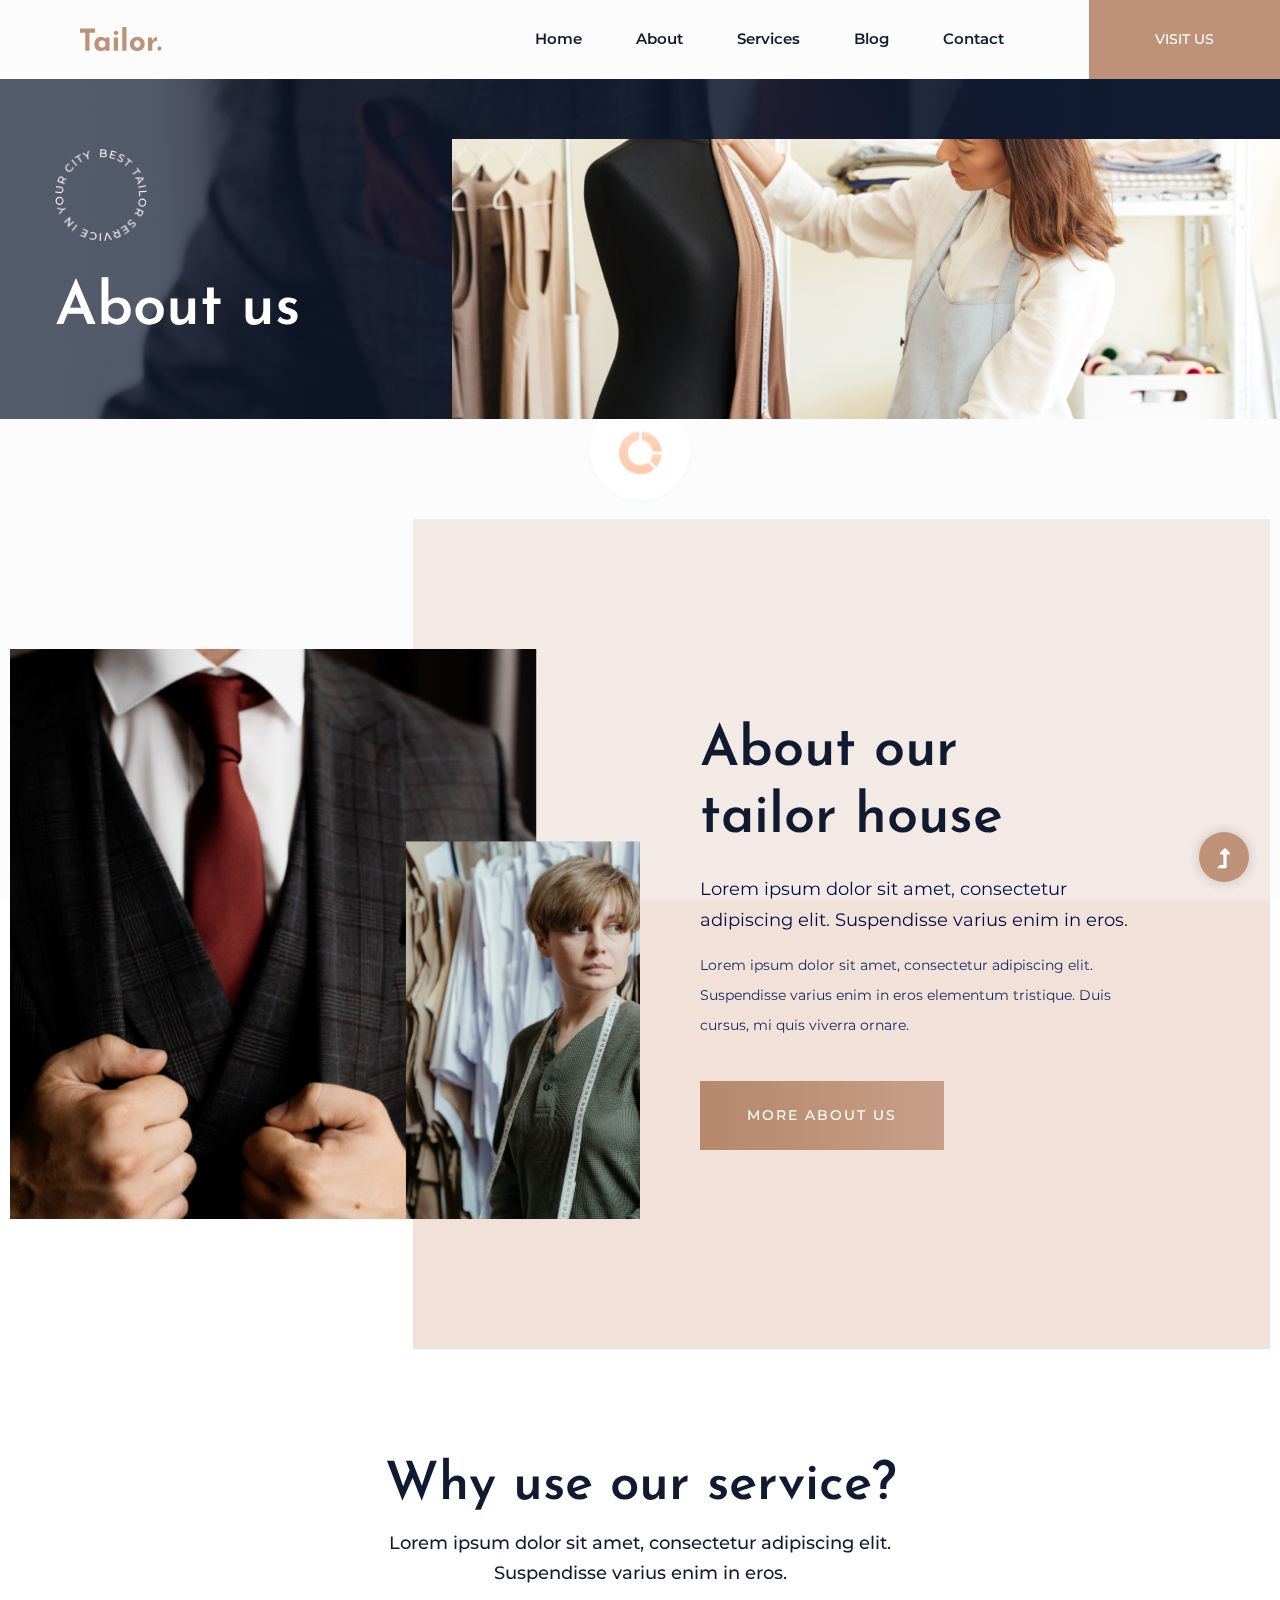
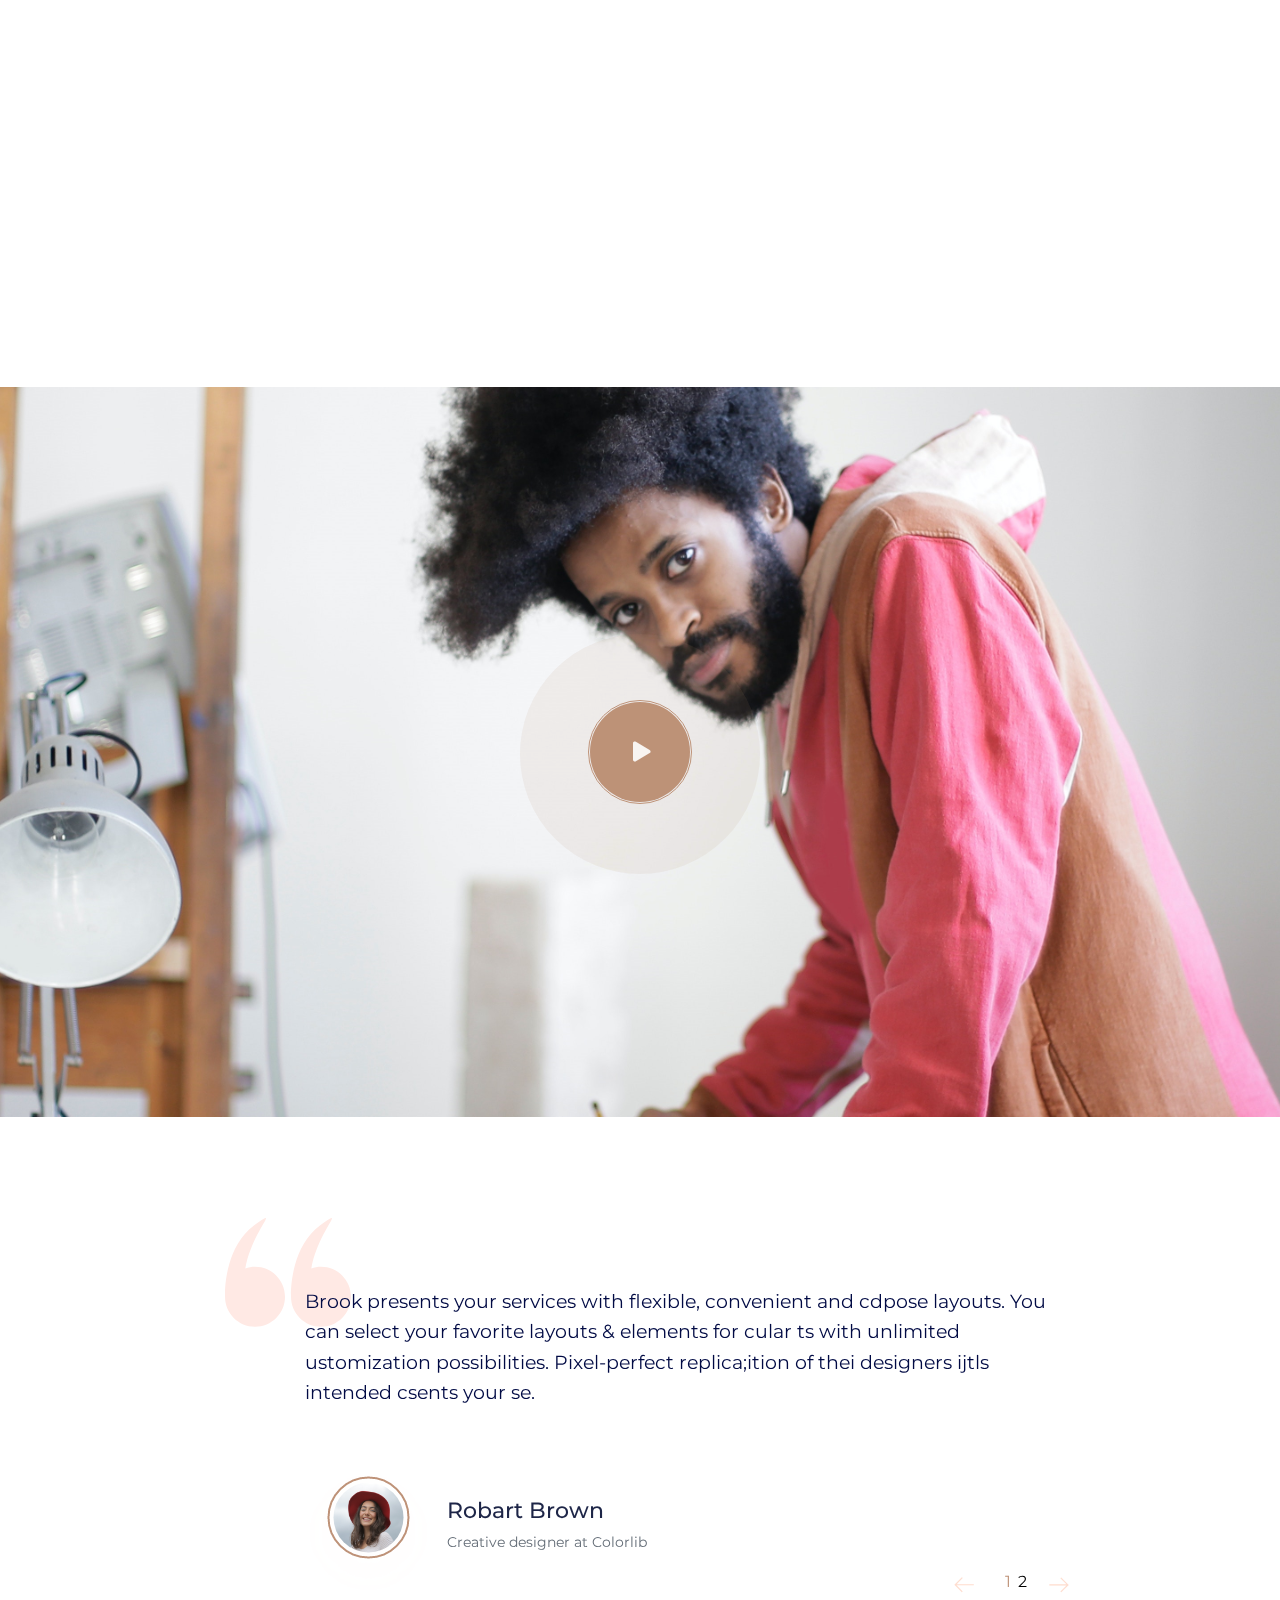
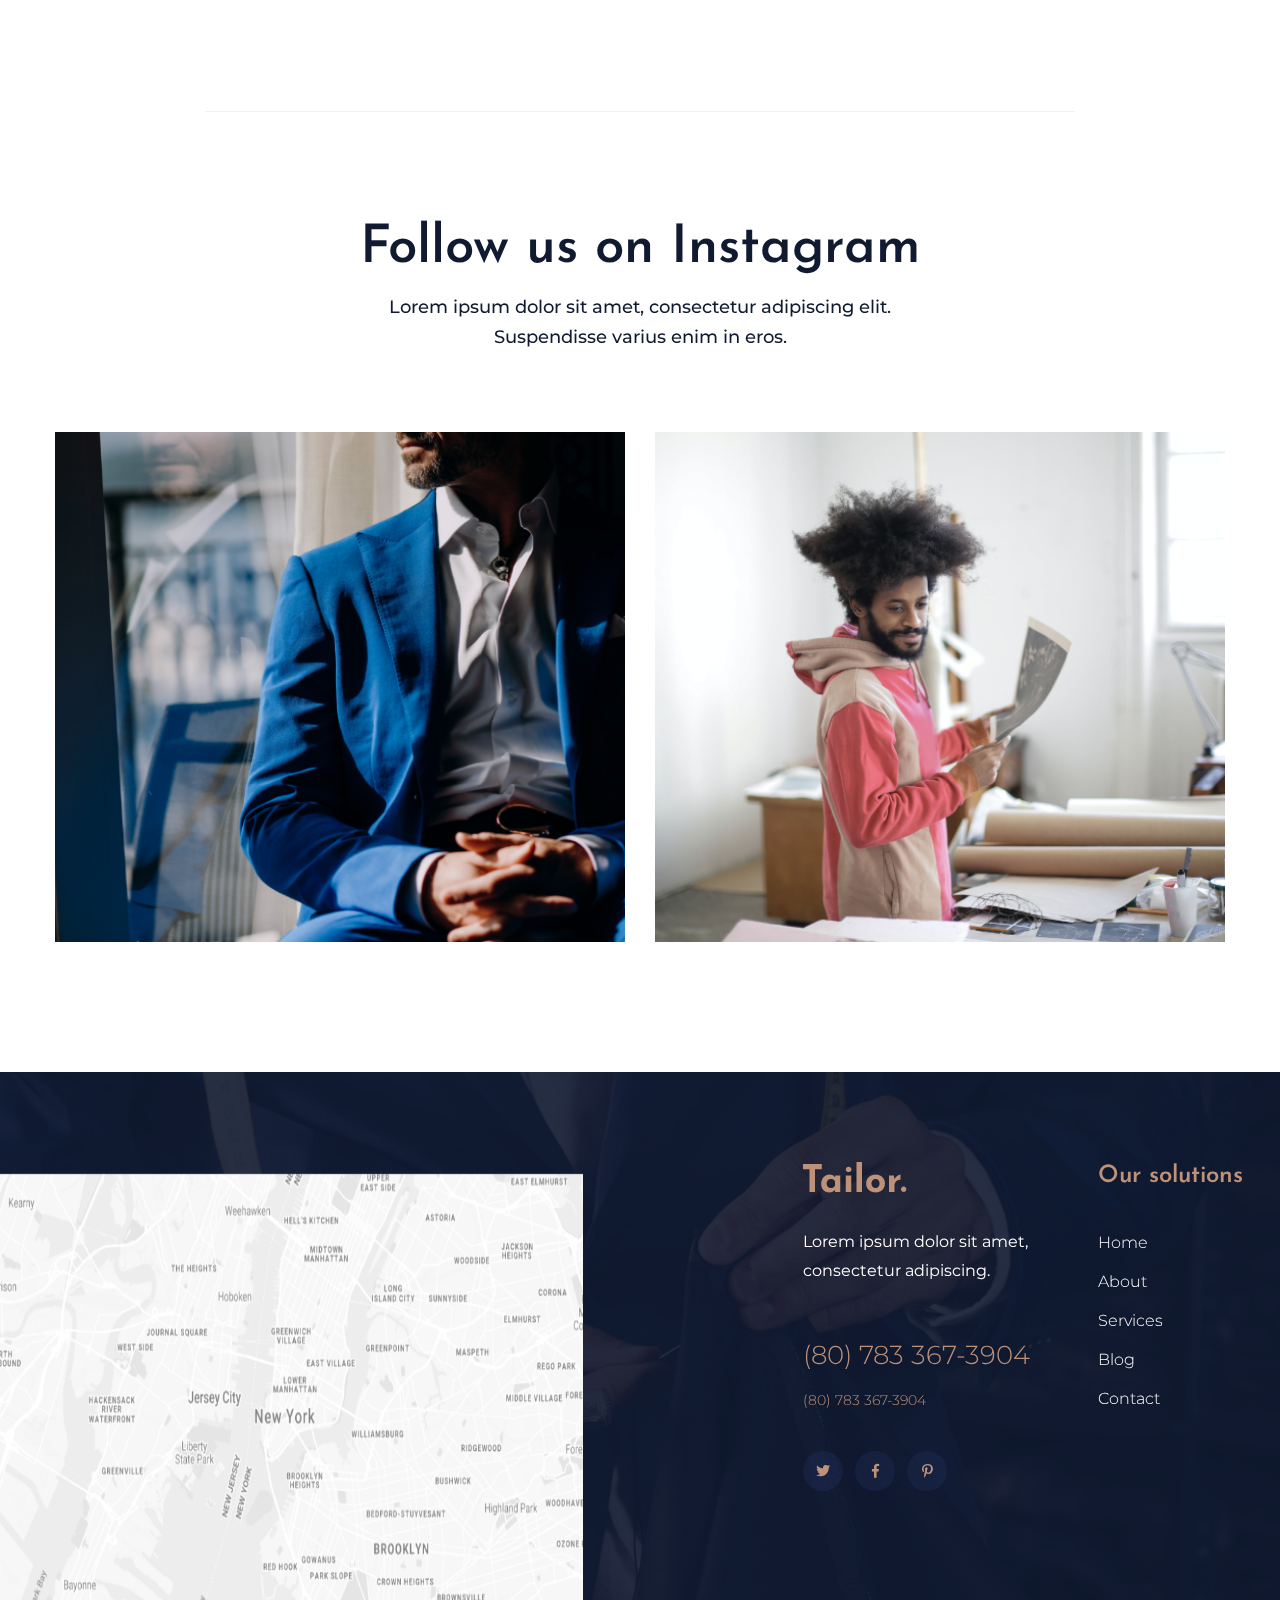
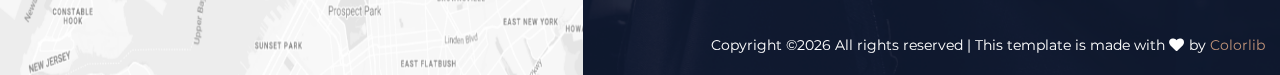
==== about.html @ b39db145 "Initial Commit" ====
<!doctype html>
<html class="no-js" lang="zxx">
<head>
    <meta charset="utf-8">
    <meta http-equiv="x-ua-compatible" content="ie=edge">
    <title>Tailor | Template</title>
    <meta name="description" content="">
    <meta name="viewport" content="width=device-width, initial-scale=1">
    <link rel="manifest" href="site.webmanifest">
    <link rel="shortcut icon" type="image/x-icon" href="assets/img/favicon.ico">

    <!-- CSS here -->
    <link rel="stylesheet" href="assets/css/bootstrap.min.css">
    <link rel="stylesheet" href="assets/css/owl.carousel.min.css">
    <link rel="stylesheet" href="assets/css/slicknav.css">
    <link rel="stylesheet" href="assets/css/flaticon.css">
    <link rel="stylesheet" href="assets/css/progressbar_barfiller.css">
    <link rel="stylesheet" href="assets/css/gijgo.css">
    <link rel="stylesheet" href="assets/css/animate.min.css">
    <link rel="stylesheet" href="assets/css/animated-headline.css">
    <link rel="stylesheet" href="assets/css/magnific-popup.css">
    <link rel="stylesheet" href="assets/css/fontawesome-all.min.css">
    <link rel="stylesheet" href="assets/css/themify-icons.css">
    <link rel="stylesheet" href="assets/css/slick.css">
    <link rel="stylesheet" href="assets/css/nice-select.css">
    <link rel="stylesheet" href="assets/css/style.css">
</head>
<body>
    <!-- ? Preloader Start -->
    <div id="preloader-active">
        <div class="preloader d-flex align-items-center justify-content-center">
            <div class="preloader-inner position-relative">
                <div class="preloader-circle"></div>
                <div class="preloader-img pere-text">
                    <img src="assets/img/logo/loder.png" alt="">
                </div>
            </div>
        </div>
    </div> 
    <!-- Preloader Start-->
    <header>
        <!-- Header Start -->
        <div class="header-area header_area">
            <div class="main-header">
             <div class="header-bottom header-sticky">
                <!-- Logo -->
                <div class="logo">
                    <a href="index.html"><img src="assets/img/logo/logo.png" alt=""></a>
                </div>
                <div class="header-left  d-flex f-right align-items-center">
                    <!-- Main-menu -->
                    <div class="main-menu f-right d-none d-lg-block">
                        <nav> 
                            <ul id="navigation">                                                                                                                                     
                                <li><a href="index.html">Home</a></li>
                                <li><a href="about.html">About</a></li>
                                <li><a href="services.html">Services</a></li>
                                <li><a href="blog.html">Blog</a>
                                    <ul class="submenu">
                                        <li><a href="blog.html">Blog</a></li>
                                        <li><a href="blog_details.html">Blog Details</a></li>
                                        <li><a href="elements.html">Elements</a></li>
                                    </ul>
                                </li>
                                <li><a href="contact.html">Contact</a></li>
                            </ul>
                        </nav>
                    </div>
                    <!-- left Btn -->
                    <div class="header-right-btn f-right d-none d-lg-block  ml-30">
                        <a href="#" class="header-btn">Visit Us</a>
                    </div>
                </div>          
                <!-- Mobile Menu -->
                <div class="col-12">
                    <div class="mobile_menu d-block d-lg-none"></div>
                </div>
            </div>
        </div>
    </div>
    <!-- Header End -->
</header>
<main>
    <!--? slider Area Start-->
    <div class="slider-area position-relative">
        <div class="slider-active">
            <!-- Single Slider -->
            <div class="single-slider position-relative hero-overly slider-height2  d-flex align-items-center" data-background="assets/img/hero/h1_hero.png">
                <div class="container">
                 <div class="row">
                     <div class="col-xl-6 col-lg-6">
                        <div class="hero-caption hero-caption2">
                            <img src="assets/img/hero/hero-icon.png" alt="" data-animation="zoomIn" data-delay="1s">
                            <h2 data-animation="fadeInLeft" data-delay=".4s">About us</h2>
                        </div>
                    </div>
                </div>
            </div>
            <!-- Left img -->
            <div class="hero-img hero-img2">
                <img src="assets/img/hero/h2_hero2.png" alt=""  data-animation="fadeInRight" data-transition-duration="5s">
            </div>
        </div>
    </div>
</div>
<!-- slider Area End-->
<!--? Visit Our Tailor Start -->
<section class="visit-tailor-area fix mt-margin">
    <!--Right Contents  -->
    <div class="tailor-offers"></div>
    <!-- left Contents -->
    <div class="tailor-details">
        <h2>About our<br>tailor house</h2>
        <p class="pera-top">Lorem ipsum dolor sit amet, consectetur adipiscing elit. Suspendisse varius enim in eros.</p>
        <p class="pera-bottom">Lorem ipsum dolor sit amet, consectetur adipiscing elit. 
            Suspendisse varius enim in eros elementum tristique. Duis 
        cursus, mi quis viverra ornare.</p>
        <a href="#" class="btn">More About Us</a>
    </div>
</section>
<!-- Visit Our Tailor End -->
<!--? Services Area Start -->
<section class="categories-area section-padding40">
    <div class="container">
        <!-- section Tittle -->
        <div class="row justify-content-center">
            <div class="col-xl-6 col-lg-6 col-md-7 col-sm-9">
                <div class="section-tittle text-center mb-60">
                    <h2>Why use our service?</h2>
                    <p>Lorem ipsum dolor sit amet, consectetur adipiscing elit. Suspendisse varius enim in eros.</p>
                </div>
            </div>
        </div>
        <div class="row">
            <div class="col-lg-3 col-md-6 col-sm-6">
                <div class="single-cat mb-50 wow fadeInUp" data-wow-duration="1s" data-wow-delay=".2s">
                    <div class="cat-icon">
                        <img src="assets/img/icon/services1.svg" alt="">
                    </div>
                    <div class="cat-cap">
                        <h5>Tailor Sweing</h5>
                        <p>Lorem ipsum dolor sit amet, consectetur adipiscing elit. Suspendisse varius enim in eros elementum tristique.</p>
                    </div>
                </div>
            </div>
            <div class="col-lg-3 col-md-6 col-sm-6">
                <div class="single-cat mb-50 wow fadeInUp" data-wow-duration="1s" data-wow-delay=".2s">
                    <div class="cat-icon">
                        <img src="assets/img/icon/services2.svg" alt="">
                    </div>
                    <div class="cat-cap">
                        <h5>Tailor Sweing</h5>
                        <p>Lorem ipsum dolor sit amet, consectetur adipiscing elit. Suspendisse varius enim in eros elementum tristique.</p>
                    </div>
                </div>
            </div>
            <div class="col-lg-3 col-md-6 col-sm-6">
                <div class="single-cat mb-50 wow fadeInUp" data-wow-duration="1s" data-wow-delay=".4s">
                    <div class="cat-icon">
                        <img src="assets/img/icon/services3.svg" alt="">
                    </div>
                    <div class="cat-cap">
                        <h5>Tailor Sweing</h5>
                        <p>Lorem ipsum dolor sit amet, consectetur adipiscing elit. Suspendisse varius enim in eros elementum tristique.</p>
                    </div>
                </div>
            </div>
            <div class="col-lg-3 col-md-6 col-sm-6">
                <div class="single-cat mb-50 wow fadeInUp" data-wow-duration="1s" data-wow-delay=".5s">
                    <div class="cat-icon">
                        <img src="assets/img/icon/services4.svg" alt="">
                    </div>
                    <div class="cat-cap">
                        <h5>Tailor Sweing</h5>
                        <p>Lorem ipsum dolor sit amet, consectetur adipiscing elit. Suspendisse varius enim in eros elementum tristique.</p>
                    </div>
                </div>
            </div>
        </div>
    </div>
</section>
<!--? Services Area End -->
<!--? video_start -->
<div class="video-area section-bg2 d-flex align-items-center"  data-background="assets/img/gallery/video-bg.png">
    <div class="container">
        <div class="video-wrap position-relative">
            <!-- Video icon -->
            <div class="video-icon" >
                <a class="popup-video btn-icon" href="https://www.youtube.com/watch?v=up68UAfH0d0"><i class="fas fa-play"></i></a>
            </div>
        </div>
    </div>
</div>
<!-- video_end -->
<!--? Testimonial Area Start -->
<section class="testimonial-area testimonial-padding fix">
    <div class="container">
        <div class="row align-items-center justify-content-center">
            <div class=" col-lg-9">
                <div class="about-caption pb-bottom">
                    <!-- Testimonial Start -->
                    <div class="h1-testimonial-active dot-style">
                        <!-- Single Testimonial -->
                        <div class="single-testimonial position-relative">
                            <div class="testimonial-caption">
                                <img src="assets/img/icon/quotes-sign.png" alt="" class="quotes-sign">
                                <p>Brook presents your services with flexible, convenient and cdpose layouts. You can select your favorite layouts & elements for cular ts with unlimited ustomization possibilities. Pixel-perfect replica;ition of thei designers ijtls intended csents your se.</p>
                            </div>
                            <!-- founder -->
                            <div class="testimonial-founder d-flex align-items-center">
                                <div class="founder-img">
                                    <img src="assets/img/icon/testimonial.png" alt="">
                                </div>
                                <div class="founder-text">
                                    <span>Robart Brown</span>
                                    <p>Creative designer at Colorlib</p>
                                </div>
                            </div>
                        </div>
                        <!-- Single Testimonial -->
                        <div class="single-testimonial position-relative">
                            <div class="testimonial-caption">
                                <img src="assets/img/icon/quotes-sign.png" alt="" class="quotes-sign">
                                <p>Brook presents your services with flexible, convenient and cdpose layouts. You can select your favorite layouts & elements for cular ts with unlimited ustomization possibilities. Pixel-perfect replica;ition of thei designers ijtls intended csents your se.</p>
                            </div>
                            <!-- founder -->
                            <div class="testimonial-founder d-flex align-items-center">
                                <div class="founder-img">
                                    <img src="assets/img/icon/testimonial.png" alt="">
                                </div>
                                <div class="founder-text">
                                    <span>Robart Brown</span>
                                    <p>Creative designer at Colorlib</p>
                                </div>
                            </div>
                        </div>
                    </div>
                    <!-- Testimonial End -->
                </div>
            </div>
        </div>
    </div>
</section>
<!--? Testimonial Area End -->
<!--? instagram-social start -->
<section class="instagram-area fix pb-bottom">
    <div class="container">
        <div class="row justify-content-center">
            <div class="col-xl-6 col-lg-6 col-md-8 col-sm-10">
                <div class="section-tittle text-center mb-80">
                    <h2>Follow us on Instagram</h2>
                    <p>Lorem ipsum dolor sit amet, consectetur adipiscing elit. Suspendisse varius enim in eros.</p>
                </div>
            </div>
        </div>
        <div class="row">
            <div class="col-lg-6 col-md-6">
                <div class="single-instagram mb-30">
                    <img src="assets/img/gallery/instra1.png" alt="">
                    <a href="#"><i class="ti-instagram"></i></a>
                </div>
            </div>
            <div class="col-lg-6 col-md-6">
                <div class="single-instagram">
                    <img src="assets/img/gallery/instra2.png" alt="">
                    <a href="#"><i class="ti-instagram"></i></a>
                </div>
            </div>
        </div>
    </div>
</section>
<!-- instagram-social End -->
</main>
<footer>
    <div class="footer-wrapper section-bg2 pl-100"  data-background="assets/img/gallery/footer-bg.png">
        <!-- Footer Start-->
        <div class="footer-area footer-padding">
            <div class="container">
                <div class="row justify-content-end">
                    <div class="col-xl-3 col-lg-4 col-md-4 col-sm-6">
                        <div class="single-footer-caption mb-50">
                            <div class="single-footer-caption mb-30">
                                <!-- logo -->
                                <div class="footer-logo mb-35">
                                    <a href="index.html"><img src="assets/img/logo/logo2_footer.png" alt=""></a>
                                </div>
                                <div class="footer-tittle">
                                    <div class="footer-pera">
                                        <p>Lorem ipsum dolor sit amet, 
                                        consectetur adipiscing.</p>
                                    </div>
                                    <ul class="mb-40">
                                        <li class="number"><a href="#">(80) 783 367-3904</a></li>
                                        <li class="number2"><a href="#">(80) 783 367-3904</a></li>
                                    </ul>
                                </div>
                                <!-- social -->
                                <div class="footer-social">
                                    <a href="#"><i class="fab fa-twitter"></i></a>
                                    <a href="https://bit.ly/sai4ull"><i class="fab fa-facebook-f"></i></a>
                                    <a href="#"><i class="fab fa-pinterest-p"></i></a>
                                </div>
                            </div>
                        </div>
                    </div>
                    <div class="col-xl-2 col-lg-4 col-md-4 col-sm-6">
                        <div class="single-footer-caption mb-50">
                            <div class="footer-tittle">
                                <h4>Our solutions</h4>
                                <ul>
                                    <li><a href="#">Home</a></li>
                                    <li><a href="#">About</a></li>
                                    <li><a href="#">Services</a></li>
                                    <li><a href="#">Blog</a></li>
                                    <li><a href="#">Contact</a></li>
                                </ul>
                            </div>
                        </div>
                    </div>
                </div>
            </div>
        </div>
        <!-- footer-bottom area -->
        <div class="footer-bottom-area">
            <div class="container">
                <div class="footer-border">
                    <div class="row align-items-center">
                        <div class="col-xl-12 ">
                            <div class="footer-copy-right text-right">
                                <p><!-- Link back to Colorlib can't be removed. Template is licensed under CC BY 3.0. -->
                                  Copyright &copy;<script>document.write(new Date().getFullYear());</script> All rights reserved | This template is made with <i class="fa fa-heart" aria-hidden="true"></i> by <a href="https://colorlib.com" target="_blank">Colorlib</a>
                                  <!-- Link back to Colorlib can't be removed. Template is licensed under CC BY 3.0. --></p>

                              </div>
                          </div>
                      </div>
                  </div>
              </div>
          </div>
          <!-- Footer End-->
          <!-- Map -->
          <div class="map-area">
            <img src="assets/img/gallery/map.png" alt="">
        </div>
    </div>
</footer>
<!-- Scroll Up -->
<div id="back-top" >
    <a title="Go to Top" href="#"> <i class="fas fa-level-up-alt"></i></a>
</div>

<!-- JS here -->
<script src="./assets/js/vendor/modernizr-3.5.0.min.js"></script>
<!-- Jquery, Popper, Bootstrap -->
<script src="./assets/js/vendor/jquery-1.12.4.min.js"></script>
<script src="./assets/js/popper.min.js"></script>
<script src="./assets/js/bootstrap.min.js"></script>
<!-- Jquery Mobile Menu -->
<script src="./assets/js/jquery.slicknav.min.js"></script>

<!-- Jquery Slick , Owl-Carousel Plugins -->
<script src="./assets/js/owl.carousel.min.js"></script>
<script src="./assets/js/slick.min.js"></script>
<!-- One Page, Animated-HeadLin -->
<script src="./assets/js/wow.min.js"></script>
<script src="./assets/js/animated.headline.js"></script>
<script src="./assets/js/jquery.magnific-popup.js"></script>

<!-- Date Picker -->
<script src="./assets/js/gijgo.min.js"></script>
<!-- Nice-select, sticky -->
<script src="./assets/js/jquery.nice-select.min.js"></script>
<script src="./assets/js/jquery.sticky.js"></script>
<!-- Progress -->
<script src="./assets/js/jquery.barfiller.js"></script>

<!-- counter , waypoint,Hover Direction -->
<script src="./assets/js/jquery.counterup.min.js"></script>
<script src="./assets/js/waypoints.min.js"></script>
<script src="./assets/js/jquery.countdown.min.js"></script>
<script src="./assets/js/hover-direction-snake.min.js"></script>

<!-- contact js -->
<script src="./assets/js/contact.js"></script>
<script src="./assets/js/jquery.form.js"></script>
<script src="./assets/js/jquery.validate.min.js"></script>
<script src="./assets/js/mail-script.js"></script>
<script src="./assets/js/jquery.ajaxchimp.min.js"></script>

<!-- Jquery Plugins, main Jquery -->	
<script src="./assets/js/plugins.js"></script>
<script src="./assets/js/main.js"></script>

</body>
</html>
---- assets/css/flaticon.css ----
/*
  	Flaticon icon font: Flaticon
  	Creation date: 03/06/2020 12:20
  	*/

@font-face {
  font-family: "Flaticon";
  src: url("../fonts/Flaticon.eot");
  src: url("../fonts/Flaticon.eot?#iefix") format("embedded-opentype"),
       url("../fonts/Flaticon.woff2") format("woff2"),
       url("../fonts/Flaticon.woff") format("woff"),
       url("../fonts/Flaticon.ttf") format("truetype"),
       url("../fonts/Flaticon.svg#Flaticon") format("svg");
  font-weight: normal;
  font-style: normal;
}

@media screen and (-webkit-min-device-pixel-ratio:0) {
  @font-face {
    font-family: "Flaticon";
    src: url("../fonts/Flaticon.svg#Flaticon") format("svg");
  }
}

[class^="flaticon-"]:before, [class*=" flaticon-"]:before,
[class^="flaticon-"]:after, [class*=" flaticon-"]:after {   
  font-family: Flaticon;
font-style: normal;
}

.flaticon-null:before { content: "\f100"; }
.flaticon-null-1:before { content: "\f101"; }
.flaticon-null-2:before { content: "\f102"; }
.flaticon-null-3:before { content: "\f103"; }
---- assets/css/progressbar_barfiller.css ----
/* Custom Code skills */
.single-skill{
  display: flex;
}

.single-skill span {
	color: #79838b;
	font-size: 13px;
	font-weight: 300;
	letter-spacing: 0;
	margin-bottom: 14px;
	display: block;
}
.single-skill .bar-progress {
	width: 100%;
}
.single-skill .bar-title {
  width: 20%;
  margin-bottom: 19px;
}

.skills-content {
  padding-top: 200px;
  padding-left: 70px;
}

.skills-shape-bg {
  height: 651px;
  width: 868px;
  position: absolute;
  content: "";
  border: 2px solid #4d4d4d;
  left: 40%;
  top: 255px;
}

.skills-shape-bg::before {
  position: absolute;
  content: "";
  height: 465px;
  width: 300px;
  border: 2px solid #4d4d4d;
  left: -35%;
  top: 50%;
  transform: translateY(-50%);
  border-right: 0;
}



/* Default */
.barfiller {
	width: 100%;
	height: 10px;
	background: #f6f9fc;
  position: relative;
  border-radius: 5px;
}

.barfiller .fill {
  display: block;
  position: relative;
  width: 0px;
  height: 100%;
  background: #333;
  z-index: 1;
  border-radius: 5px;
}

.barfiller .tipWrap { display: none; }

.barfiller .tip {
  margin-top: -28px;
  padding: 2px 4px;
  font-size: 16px;
  color: #09cc7f;
  left: 0px;
  position: absolute;
  z-index: 2;
  background: transparent;
  font-weight: 800;
}

.barfiller .tip:after {
  border: solid;
  border-color: rgba(0,0,0,.8) transparent;
  border-width: 6px 6px 0 6px;
  content: "";
  display: block;
  position: absolute;
  left: 9px;
  top: 100%;
  z-index: 9;
  display: none;
  
}
---- assets/css/gijgo.css ----
.gj-button {
    background-color: #f5f5f5;
    border: 1px solid #ddd;
    color: #000;
    border-radius: 3px;
    padding: 6px 10px;
    cursor: pointer;
}

.gj-unselectable {
    -webkit-touch-callout: none;
    -webkit-user-select: none;
    -khtml-user-select: none;
    -moz-user-select: none;
    -ms-user-select: none;
    user-select: none;
}

.gj-row {
    display: -webkit-box;
    display: -ms-flexbox;
    display: flex;
    -ms-flex-wrap: wrap;
    flex-wrap: wrap;
}

.gj-margin-left-5 {
    margin-left: 5px;
}

.gj-margin-left-10 {
    margin-left: 10px;
}

.gj-width-full {
    width: 100%;
}

.gj-cursor-pointer {
    cursor: pointer;
}

.gj-text-align-center {
    text-align: center;
}

.gj-font-size-16 {
    font-size: 16px;
}

.gj-hidden {
    display: none;
}

/** Material Design */
.gj-button-md {
    background: 0 0;
    border: none;
    border-radius: 2px;
    color: rgba(0, 0, 0, 0.87);
    position: relative;
    height: 36px;
    margin: 0;
    min-width: 64px;
    padding: 0 16px;
    display: inline-block;
    font-family: "Roboto","Helvetica","Arial",sans-serif;
    font-size: 1rem;
    font-weight: 500;
    text-transform: uppercase;
    letter-spacing: 0;
    overflow: hidden;
    will-change: box-shadow;
    transition: box-shadow .2s cubic-bezier(.4,0,1,1),background-color .2s cubic-bezier(.4,0,.2,1),color .2s cubic-bezier(.4,0,.2,1);
    outline: none;
    cursor: pointer;
    text-decoration: none;
    text-align: center;
    line-height: 36px;
    vertical-align: middle;
    overflow: hidden;
    -webkit-user-select: none;
    -moz-user-select: none;
    -ms-user-select: none;
    user-select: none;
}

.gj-button-md:hover {
    background-color: rgba(158,158,158,.2);
}

.gj-button-md:disabled {
    color: rgba(0,0,0,.26);
    background: 0 0;
}

.gj-button-md .material-icons,
.gj-button-md .gj-icon {
    vertical-align: middle;
    /*font-size: 1.3rem;
    margin-right: 4px;*/
}

.gj-button-md.gj-button-md-icon {
    width: 24px;
    height: 31px;
    min-width: 24px;
    padding: 0px;
    display: table;
}

.gj-button-md.gj-button-md-icon .material-icons,
.gj-button-md.gj-button-md-icon .gj-icon {
    display: table-cell;
    margin-right: 0px;
    width: 24px;
    height: 24px;
}

.gj-button-md.active {
    background-color: rgba(158,158,158,.4);
}

.gj-button-md-group {
    position: relative;
    display: inline-block;
    vertical-align: middle;
}
.gj-textbox-md {
	/* border: none; */
	/* border-bottom: 1px solid rgba(0,0,0,.42); */
	display: block;
	font-family: "Helvetica","Arial",sans-serif;
	font-size: 16px;
	line-height: 16px;
	/* padding: 4px 0px; */
	margin: 0;
	/* width: 100%; */
	background: 0 0;
	/* text-align: ; */
	color: rgba(0,0,0,.87);
	padding-left: 44px;
	border: 1px solid #dca73a;
	/* padding: 15px 15px; */
	/* text-align: center; */
	width: 177px;
	height: 55px;
	border-radius: 5px;
}
.gj-textbox-md:focus,
.gj-textbox-md:active {
    /* border-bottom: 2px solid rgba(0,0,0,.42); */
    outline: none;
}

.gj-textbox-md::placeholder {
    color: #8e8e8e;
}

.gj-textbox-md:-ms-input-placeholder {
    color: #8e8e8e;
}

.gj-textbox-md::-ms-input-placeholder {
    color: #8e8e8e;
}

.gj-md-spacer-24 {
    min-width: 24px;
    width: 24px;
    display: inline-block;
}

.gj-md-spacer-32 {
    min-width: 32px;
    width: 32px;
    display: inline-block;
}

.gj-modal {
    position: fixed;
    top: 0;
    right: 0;
    bottom: 0;
    left: 0;
    z-index: 1203;
    display: none;
    overflow: hidden;
    -webkit-overflow-scrolling: touch;
    outline: 0;
    background-color: rgba(0, 0, 0, 0.54118);
    transition: 200ms ease opacity;
    will-change: opacity;
}

/* List */
ul.gj-list li [data-role="wrapper"] {
    display: table;
    width: 100%;
}

ul.gj-list li [data-role="checkbox"] {
    display: table-cell;
    vertical-align:middle;
    text-align:center;
}

ul.gj-list li [data-role="image"] {
    display: table-cell;
    vertical-align:middle;
    text-align:center;
}

ul.gj-list li [data-role="display"] {
    display: table-cell;
    vertical-align:middle;
    cursor: pointer;
}

ul.gj-list li [data-role="display"]:empty:before {
  content: "\200b"; /* unicode zero width space character */
}

/* List - Bootstrap */
ul.gj-list-bootstrap {
    padding-left: 0px;
    margin-bottom: 0px;
}

ul.gj-list-bootstrap li {
    padding: 0px;
}

ul.gj-list-bootstrap li [data-role="wrapper"] {
    padding: 0px 10px;
}

ul.gj-list-bootstrap li [data-role="checkbox"] {
    width: 24px;
    padding: 3px;
}

ul.gj-list-bootstrap li [data-role="image"] {
    width: 24px;
    height: 24px;
}

ul.gj-list-bootstrap li [data-role="display"] {
    padding: 8px 0px 8px 4px;
}

.list-group-item.active ul li, .list-group-item.active:focus ul li, .list-group-item.active:hover ul li {
    text-shadow: none;
    color:initial;
}

/* List - Material Design */
ul.gj-list-md {
    padding: 0px;
    list-style: none;
    list-style-type: none;
    line-height: 24px;
    letter-spacing: 0;
    color: #616161; /* Gray 700 */
}

ul.gj-list-md li {
    display: list-item;
    list-style-type: none;
    padding: 0px;
    min-height: unset;
    box-sizing: border-box;
    align-items: center;
    cursor: default;
    overflow: hidden;

    font-family: "Roboto","Helvetica","Arial",sans-serif;
    font-size: 16px;
    font-weight: 400;
    letter-spacing: .04em;
    line-height: 1;
    
    -webkit-flex-direction: row;
    -ms-flex-direction: row;
    flex-direction: row;
    -webkit-flex-wrap: nowrap;
    -ms-flex-wrap: nowrap;
    flex-wrap: nowrap;
}

ul.gj-list-md li [data-role="checkbox"] {
    height: 24px;
    width: 24px;
}

ul.gj-list-md li [data-role="image"] {
    height: 24px;
    width: 24px;
}

ul.gj-list-md li [data-role="display"] {
    padding: 8px 0px 8px 5px;
    order: 0;
    flex-grow: 2;
    text-decoration: none;
    box-sizing: border-box;
    align-items: center;
    text-align: left;
    color: rgba(0,0,0,.87);
}

ul.gj-list-md li.disabled>[data-role="wrapper"]>[data-role="display"] {
    color: #9E9E9E; /* Gray 500 */
}

.gj-list-md-active {
    background: #e0e0e0;
    color: #3f51b5;
}


/* Picker */
.gj-picker {
    position: absolute;
    z-index: 1203;
    background-color: #fff;
}

.gj-picker .selected {
    color: #fff;
}

/* Material Design */
.gj-picker-md {
    font-family: "Roboto","Helvetica","Arial",sans-serif;
    font-size: 16px;
    font-weight: 400;
    letter-spacing: .04em;
    line-height: 1;
    color: rgba(0,0,0,.87);
    border: 1px solid #E0E0E0;
}

.gj-modal .gj-picker-md {
    border: 0px;
}

.gj-picker-md [role="header"] {
    color: rgba(255, 255, 255, 0.54);
    display: flex;
    background: #2196f3;
    align-items: baseline;
    user-select: none;
    justify-content: center;
}

.gj-picker-md [role="footer"] {
    float: right;
    padding: 10px;
}

.gj-picker-md [role="footer"] button.gj-button-md {
    color: #2196f3;
    font-weight: bold;
    font-size: 13px;
}

/* Bootstrap */
.gj-picker-bootstrap {
    border-radius: 4px;
    border: 1px solid #E0E0E0;
}

.gj-picker-bootstrap .selected {
    color: #888;
}

.gj-picker-bootstrap [role="header"] {
    background: #eee;
    color: #AAA;
}
@font-face {
    font-family: 'gijgo-material';
    src: url('../fonts/gijgo-material.eot?235541');
    src: url('../fonts/gijgo-material.eot?235541#iefix') format('embedded-opentype'), url('../fonts/gijgo-material.ttf?235541') format('truetype'), url('../fonts/gijgo-material.woff?235541') format('woff'), url('../fonts/gijgo-material.svg?235541#gijgo-material') format('svg');
    font-weight: normal;
    font-style: normal;
}

.gj-icon {
    /* use !important to prevent issues with browser extensions that change fonts */
    font-family: 'gijgo-material' !important;
    font-size: 24px;
    speak: none;
    font-style: normal;
    font-weight: normal;
    font-variant: normal;
    text-transform: none;
    line-height: 1;
    /* Enable Ligatures ================ */
    letter-spacing: 0;
    -webkit-font-feature-settings: "liga";
    -moz-font-feature-settings: "liga=1";
    -moz-font-feature-settings: "liga";
    -ms-font-feature-settings: "liga" 1;
    font-feature-settings: "liga";
    -webkit-font-variant-ligatures: discretionary-ligatures;
    font-variant-ligatures: discretionary-ligatures;
    /* Better Font Rendering =========== */
    -webkit-font-smoothing: antialiased;
    -moz-osx-font-smoothing: grayscale;
}

.gj-icon.undo:before {
    content: "\e900";
}

.gj-icon.vertical-align-top:before {
    content: "\e901";
}

.gj-icon.vertical-align-center:before {
    content: "\e902";
}

.gj-icon.vertical-align-bottom:before {
    content: "\e903";
}

.gj-icon.arrow-dropup:before {
    content: "\e904";
}

.gj-icon.clock:before {
    content: "\e905";
}

.gj-icon.refresh:before {
    content: "\e906";
}

.gj-icon.last-page:before {
    content: "\e907";
}

.gj-icon.first-page:before {
    content: "\e908";
}

.gj-icon.cancel:before {
    content: "\e909";
}

.gj-icon.clear:before {
    content: "\e90a";
}

.gj-icon.check-circle:before {
    content: "\e90b";
}

.gj-icon.delete:before {
    content: "\e90c";
}

.gj-icon.arrow-upward:before {
    content: "\e90d";
}

.gj-icon.arrow-forward:before {
    content: "\e90e";
}

.gj-icon.arrow-downward:before {
    content: "\e90f";
}

.gj-icon.arrow-back:before {
    content: "\e910";
}

.gj-icon.list-numbered:before {
    content: "\e911";
}

.gj-icon.list-bulleted:before {
    content: "\e912";
}

.gj-icon.indent-increase:before {
    content: "\e913";
}

.gj-icon.indent-decrease:before {
    content: "\e914";
}

.gj-icon.redo:before {
    content: "\e915";
}

.gj-icon.align-right:before {
    content: "\e916";
}

.gj-icon.align-left:before {
    content: "\e917";
}

.gj-icon.align-justify:before {
    content: "\e918";
}

.gj-icon.align-center:before {
    content: "\e919";
}

.gj-icon.strikethrough:before {
    content: "\e91a";
}

.gj-icon.italic:before {
    content: "\e91b";
}

.gj-icon.underlined:before {
    content: "\e91c";
}

.gj-icon.bold:before {
    content: "\e91d";
}

.gj-icon.arrow-dropdown:before {
    content: "\e91e";
}

.gj-icon.done:before {
    content: "\e91f";
}

.gj-icon.pencil:before {
    content: "\e920";
}

.gj-icon.minus:before {
    content: "\e921";
}

.gj-icon.plus:before {
    content: "\e922";
}

.gj-icon.chevron-up:before {
    content: "\e923";
}

.gj-icon.chevron-right:before {
    content: "\e924";
}

.gj-icon.chevron-down:before {
    content: "\e925";
}

.gj-icon.chevron-left:before {
    content: "\e926";
}

.gj-icon.event:before {
    content: "\e927";
}
.gj-draggable {
    cursor: move;
}
.gj-resizable-handle {
    position: absolute;
    font-size: 0.1px;
    display: block;
    -ms-touch-action: none;
    touch-action: none;
    z-index: 1203;
}

.gj-resizable-n {
    cursor: n-resize;
    height: 7px;
    width: 100%;
    top: -5px;
    left: 0;
}
.gj-resizable-e {
    cursor: e-resize;
    width: 7px;
    right: -5px;
    top: 0;
    height: 100%;
}
.gj-resizable-s {
    cursor: s-resize;
    height: 7px;
    width: 100%;
    bottom: -5px;
    left: 0;
}
.gj-resizable-w {
	cursor: w-resize;
	width: 7px;
	left: -5px;
	top: 0;
	height: 100%;
}
.gj-resizable-se {
	cursor: se-resize;
	width: 12px;
	height: 12px;
	right: 1px;
	bottom: 1px;
}
.gj-resizable-sw {
	cursor: sw-resize;
	width: 9px;
	height: 9px;
	left: -5px;
	bottom: -5px;
}
.gj-resizable-nw {
	cursor: nw-resize;
	width: 9px;
	height: 9px;
	left: -5px;
	top: -5px;
}
.gj-resizable-ne {
	cursor: ne-resize;
	width: 9px;
	height: 9px;
	right: -5px;
	top: -5px;
}

.gj-dialog-footer {
    position: absolute;
    bottom: 0px;
    width: 100%;
    margin-top: 0px;
}

.gj-dialog-scrollable [data-role="body"] {
    overflow-x: hidden;
    overflow-y: scroll;
}

/** Bootstrap 3 **/
.gj-dialog-bootstrap {
    overflow: hidden;
    z-index: 1202;
}

.gj-dialog-bootstrap [data-role="title"] {
    display: inline;
}
.gj-dialog-bootstrap [data-role="close"] {
    line-height: 1.42857143;
}

/** Bootstrap 4 **/
.gj-dialog-bootstrap4 {
    overflow: hidden;
    z-index: 1202;
}

.gj-dialog-bootstrap4 [data-role="title"] {
    display: inline;
}
.gj-dialog-bootstrap4 [data-role="close"] {
    line-height: 1.5;
}

/** Material Design **/
.gj-dialog-md {
    background-color: #FFF;
    overflow: hidden;
    border: none;
    box-shadow: 0 11px 15px -7px rgba(0,0,0,.2), 0 24px 38px 3px rgba(0,0,0,.14), 0 9px 46px 8px rgba(0,0,0,.12);
    box-sizing: border-box;
    position: relative;
    display: -webkit-box;
    display: -webkit-flex;
    display: -ms-flexbox;
    display: flex;
    -webkit-box-orient: vertical;
    -webkit-box-direction: normal;
    -webkit-flex-direction: column;
    -ms-flex-direction: column;
    flex-direction: column;
    -webkit-background-clip: padding-box;
    background-clip: padding-box;
    outline: 0;
    z-index: 1202;
}

.gj-dialog-md-header {
    padding: 24px 24px 0px 24px;
    font-family: "Roboto","Helvetica","Arial",sans-serif;
}

.gj-dialog-md-title {
    margin: 0;
    font-weight: 400;
    display: inline;
    line-height: 28px;
    font-size: 20px;
}

.gj-dialog-md-close {
    -webkit-appearance: none;
    padding: 0;
    cursor: pointer;
    background: 0 0;
    border: 0;
    float: right;
    line-height: 28px;
    font-size: 28px;
}

.gj-dialog-md-body {
    padding: 20px 24px 24px 24px;
    color: rgba(0,0,0,.54);
    font-family: "Helvetica","Arial",sans-serif;
    font-size: 14px;
    font-weight: 400;
    line-height: 20px;
}

.gj-dialog-md-footer {
    padding: 8px 8px 8px 24px;
    display: -webkit-flex;
    display: -ms-flexbox;
    display: flex;
    -webkit-flex-direction: row-reverse;
    -ms-flex-direction: row-reverse;
    flex-direction: row-reverse;
    -webkit-flex-wrap: wrap;
    -ms-flex-wrap: wrap;
    flex-wrap: wrap;

    box-sizing: border-box;
}

.gj-dialog-md-footer>*:first-child {
    margin-right: 0;
}

.gj-dialog-md-footer>* {
    margin-right: 8px;
    height: 36px;
}
DIV.gj-grid-wrapper {
    margin: auto;
    position: relative;
    clear:both;
    z-index: 1;
}

TABLE.gj-grid {
    margin: auto;    
    border-collapse: collapse;
    width: 100%;
    table-layout: fixed;
}

TABLE.gj-grid THEAD TH [data-role="selectAll"] {
    margin: auto;
}

TABLE.gj-grid THEAD TH [data-role="title"] {
    display: inline-block;
}

TABLE.gj-grid THEAD TH [data-role="sorticon"] {
    display: inline-block;
}

TABLE.gj-grid THEAD TH {
    overflow: hidden;
    text-overflow: ellipsis;
}

TABLE.gj-grid.autogrow-header-row THEAD TH {
    overflow: auto;
    text-overflow: initial;
    white-space: pre-wrap;
    -ms-word-break: break-word;
    word-break: break-word;
}

TABLE.gj-grid > tbody > tr > td {
    overflow: hidden;
    position: relative;
}

table.gj-grid tbody div[data-role="display"] {
    vertical-align: middle;
    text-indent: 0;
    white-space: pre-wrap;
    -ms-word-break: break-word;
    word-break: break-word;
}

table.gj-grid.fixed-body-rows tbody div[data-role="display"] {
    overflow: hidden;
    text-overflow: ellipsis;
    white-space: nowrap;
    -ms-word-break: initial;
    word-break: initial;
}

table.gj-grid tfoot DIV[data-role="display"] {
    vertical-align: middle;
    text-indent: 0;
    display: flex;
}

TABLE.gj-grid .fa {
    padding: 2px;
}

TABLE.gj-grid > tbody > tr > td > div {
    padding: 2px;
    overflow: hidden;
}

DIV.gj-grid-wrapper DIV.gj-grid-loading-cover
{
    background: #BBBBBB;
    opacity: 0.5;
    position: absolute;
    vertical-align: middle;
}

DIV.gj-grid-wrapper DIV.gj-grid-loading-text
{
    position: absolute;
    font-weight: bold;
}

/* Bootstrap Theme */
table.gj-grid-bootstrap thead th {
    background-color: #f5f5f5;
    vertical-align:middle;
}

table.gj-grid-bootstrap thead th [data-role="sorticon"] {
    margin-left: 5px;
}

table.gj-grid-bootstrap thead th [data-role="sorticon"] i.gj-icon,
table.gj-grid-bootstrap thead th [data-role="sorticon"] i.material-icons {
    position: absolute;
    font-size: 20px;
    top: 15px;
}

table.gj-grid-bootstrap tbody tr td div[data-role="display"] {
    padding: 0px;
}

.gj-grid-bootstrap-4 .gj-checkbox-bootstrap {
    display: inline-block;
    padding-top: 2px;
}

.gj-grid-bootstrap-4 tbody tr.active {
    background-color: rgba(0,0,0,.075);
}

/* Material Design Theme */
.gj-grid-md {
    position: relative;
    border: 1px solid #e0e0e0;
    border-collapse: collapse;
    white-space: nowrap;
    font-size: 13px;
    font-family: "Roboto","Helvetica","Arial",sans-serif;
    background-color: #fff;
}

.gj-grid-md td:first-of-type, .gj-grid-md th:first-of-type {
    padding-left: 24px;
}

.gj-grid-md th {
    position: relative;
    vertical-align: bottom;
    font-weight: 700;
    line-height: 31px;
    letter-spacing: 0;
    height: 56px;
    font-size: 12px;
    color: rgba(0,0,0,.54);
    padding-bottom: 8px;
    box-sizing: border-box;
    padding: 12px 18px;
    text-align: right;
}

.gj-grid-md td {
    position: relative;
    height: 48px;
    border-top: 1px solid #e0e0e0;
    border-bottom: 1px solid #e0e0e0;
    padding: 12px 18px;
    box-sizing: border-box;
    text-align: left;
    color: rgba(0,0,0,.87);
}

.gj-grid-md tbody tr {
    position: relative;
    height: 48px;
    transition-duration: .28s;
    transition-timing-function: cubic-bezier(.4,0,.2,1);
    transition-property: background-color;
}

.gj-grid-md tbody tr:hover {
    background-color: #EEEEEE; /* Gray 200 */
}

.gj-grid-md tbody tr.gj-grid-md-select {
    background-color: #F5F5F5; /* Grey 100 */
}


table.gj-grid-md thead th [data-role="sorticon"] {
    margin-left: 5px;
}

table.gj-grid-md thead th [data-role="sorticon"] i.gj-icon,
table.gj-grid-md thead th [data-role="sorticon"] i.material-icons {
    position: absolute;
    font-size: 16px;
    top: 19px;
}

table.gj-grid-md thead th.gj-grid-select-all {
    padding-bottom: 3px;
}
/* Hide all prioritized columns by default */
@media only all {
	th.display-1120,
	td.display-1120,
	th.display-960,
	td.display-960,
	th.display-800,
	td.display-800,
	th.display-640,
	td.display-640,
	th.display-480,
	td.display-480,
	th.display-320,
	td.display-320 {
		display: none;
	}
}

/* Show at 320px (20em x 16px) */
@media screen and (min-width: 20em) {
	TABLE.gj-grid-bootstrap th.display-320,
	TABLE.gj-grid-bootstrap td.display-320 {
		display: table-cell;
	}
}
/* Show at 480px (30em x 16px) */
@media screen and (min-width: 30em) {
	TABLE.gj-grid-bootstrap th.display-480,
	TABLE.gj-grid-bootstrap td.display-480 {
		display: table-cell;
	}
}
/* Show at 640px (40em x 16px) */
@media screen and (min-width: 40em) {
	TABLE.gj-grid-bootstrap th.display-640,
	TABLE.gj-grid-bootstrap td.display-640 {
		display: table-cell;
	}
}
/* Show at 800px (50em x 16px) */
@media screen and (min-width: 50em) {
	TABLE.gj-grid-bootstrap th.display-800,
	TABLE.gj-grid-bootstrap td.display-800 {
		display: table-cell;
	}
}
/* Show at 960px (60em x 16px) */
@media screen and (min-width: 60em) {
	TABLE.gj-grid-bootstrap th.display-960,
	TABLE.gj-grid-bootstrap td.display-960 {
		display: table-cell;
	}
}
/* Show at 1,120px (70em x 16px) */
@media screen and (min-width: 70em) {
	TABLE.gj-grid-bootstrap th.display-1120,
	TABLE.gj-grid-bootstrap td.display-1120 {
		display: table-cell;
	}
}

/* Material Design Theme */
.gj-grid-md tfoot tr th {
    padding-right: 14px;
}

.gj-grid-md tfoot tr[data-role="pager"] .gj-grid-mdl-pager-label {
    padding-left: 5px;
    padding-right: 5px;
}

.gj-grid-md tfoot tr[data-role="pager"] .gj-dropdown-md {
    margin-left: 12px;
}

.gj-grid-md tfoot tr[data-role="pager"] .gj-dropdown-md [role="presenter"] {
    font-size: 12px;
    font-weight: bold;
    color: rgba(0,0,0,.54);
}

.gj-grid-md tfoot tr[data-role="pager"] .gj-dropdown-md [role="presenter"] [role="display"] {
    text-align: right;
}

.gj-grid-md tfoot tr[data-role="pager"] .gj-grid-md-limit-select {
    margin-left: 10px;
    font-size: 12px;
    font-weight: bold;
    color: rgba(0,0,0,.54);
}

/* Bootstrap */
.gj-grid-bootstrap tfoot tr[data-role="pager"] th {
    line-height: 30px;
    background-color: #f5f5f5;
}

.gj-grid-bootstrap tfoot tr[data-role="pager"] th > div > div {
    margin-right: 5px;
}

.gj-grid-bootstrap tfoot tr[data-role="pager"] th > div > button {
    margin-right: 5px;
}

.gj-grid-bootstrap-4 tfoot tr[data-role="pager"] th > div button {
    height: 34px;
}

.gj-grid-bootstrap-4 tfoot tr[data-role="pager"] th div .gj-dropdown-bootstrap-4 .gj-dropdown-expander-mi .gj-icon {
    top: 5px;
}

.gj-grid-bootstrap-3 tfoot tr[data-role="pager"] th > div > input {
    margin-right: 5px;
    width: 40px;
    text-align: right;
    display: inline-block;
    font-weight: bold;
}

.gj-grid-bootstrap-4 tfoot tr[data-role="pager"] th > div > div.input-group {
    width: 40px;
}

.gj-grid-bootstrap-4 tfoot tr[data-role="pager"] th > div > div.input-group input {
    text-align: right;
    font-weight: bold;
    height: 34px;
    padding-top: 2px;
    padding-bottom: 6px;
}

.gj-grid-bootstrap tfoot tr[data-role="pager"] th > div > select {
    display: inline-block;
    margin-right: 5px;
    width: 60px;
}

.gj-grid-bootstrap tfoot tr[data-role="pager"] th .gj-dropdown-bootstrap .gj-list-bootstrap [data-role="display"] {
    line-height: 14px;
}

.gj-grid-bootstrap tfoot tr[data-role="pager"] th .gj-dropdown-bootstrap [role="presenter"] [role="display"] {
    font-weight: bold;
}

.gj-grid-bootstrap tfoot tr[data-role="pager"] th .gj-dropdown-bootstrap-3 [role="presenter"] {
    padding: 2px 8px;
}

.gj-grid-bootstrap tfoot tr[data-role="pager"] th .gj-dropdown-bootstrap-4 [role="presenter"] {
    padding: 1px 8px;
}
.gj-grid thead tr th div.gj-grid-column-resizer-wrapper {
    position: relative;
    width: 100%;
    height: 0px; 
    top: 0px; 
    left: 0px; 
    padding: 0px;
}

span.gj-grid-column-resizer {
    position: absolute;
    right: 0px;
    width: 10px;
    top: -100px;
    height: 300px;
    z-index: 1203;
    cursor: e-resize;
}

.gj-grid-resize-cursor {
    cursor: e-resize;
}
.gj-grid-md tbody tr.gj-grid-top-border td {
  border-top: 2px solid #777;
}
.gj-grid-md tbody tr.gj-grid-bottom-border td {
  border-bottom: 2px solid #777;
}

.gj-grid-bootstrap tbody tr.gj-grid-top-border td {
  border-top: 2px solid #777;
}
.gj-grid-bootstrap tbody tr.gj-grid-bottom-border td {
  border-bottom: 2px solid #777;
}
.gj-grid-md thead tr th.gj-grid-left-border,
.gj-grid-md tbody tr td.gj-grid-left-border
{
    border-left: 3px solid #777;
}
.gj-grid-md thead tr th.gj-grid-right-border,
.gj-grid-md tbody tr td.gj-grid-right-border
{
    border-right: 3px solid #777;
}

.gj-grid-bootstrap thead tr th.gj-grid-left-border,
.gj-grid-bootstrap tbody tr td.gj-grid-left-border
{
    border-left: 5px solid #ddd;
}
.gj-grid-bootstrap thead tr th.gj-grid-right-border,
.gj-grid-bootstrap tbody tr td.gj-grid-right-border
{
    border-right: 5px solid #ddd;
}
.gj-dirty {
    position: absolute;
    top: 0px;
    left: 0px;
    border-style: solid;
    border-width: 3px;
    border-color: #f00 transparent transparent #f00;
    padding: 0;
    overflow: hidden;
    vertical-align: top;
}

/* Material Design */
.gj-grid-md tbody tr td.gj-grid-management-column {
    padding: 3px;
}

.gj-grid-md tbody tr td[data-mode="edit"] {
    padding: 0px 18px;
}

.gj-grid-md tbody .gj-dropdown-md [role="presenter"] [role="display"] {
    padding: 0px;
}

/* Bootstrap */
.gj-grid-bootstrap tbody tr td[data-mode="edit"] {
    padding: 0px;
}

.gj-grid-bootstrap tbody tr td[data-mode="edit"] [data-role="edit"] {
    padding: 0px;
}

/* Bootstrap 3 */
.gj-grid-bootstrap-3 tbody tr td.gj-grid-management-column {
    padding: 3px;
}

.gj-grid-bootstrap-3 tbody tr td[data-mode="edit"] {
    height: 38px;
}

.gj-grid-bootstrap-3 tbody tr td[data-mode="edit"] [data-role="edit"] input[type="text"] {
    height: 37px;
    padding: 8px;
}

.gj-grid-bootstrap-3 tbody tr td[data-mode="edit"] .gj-dropdown-bootstrap [role="presenter"] {
    border: 0px;
    border-radius: 0px;
    height: 37px;
    padding-left: 8px;
}

.gj-grid-bootstrap-3 tbody tr td[data-mode="edit"] .gj-datepicker-bootstrap {
    height: 37px;
}

.gj-grid-bootstrap-3 tbody tr td[data-mode="edit"] .gj-datepicker-bootstrap [role="input"] {
    height: 37px;
    border:0px;
    border-radius: 0px;
}

.gj-grid-bootstrap-3 tbody tr td[data-mode="edit"] .gj-datepicker-bootstrap [role="right-icon"] {
    border:0px;
    border-radius: 0px;
}

.gj-grid-bootstrap-3 tbody tr td[data-mode="edit"] .gj-checkbox-bootstrap {
    display: inline-block;
    padding-top: 10px;
    height: 32px;
}

/* Bootstrap 4 */
.gj-grid-bootstrap-4 tbody tr td.gj-grid-management-column {
    padding: 6px;
}

.gj-grid-bootstrap-4 tbody tr td[data-mode="edit"] [data-role="edit"] input[type="text"] {
    height: 48px;
    padding-left: 12px;
}

.gj-grid-bootstrap-4 tbody tr td[data-mode="edit"] .gj-dropdown-bootstrap [role="presenter"] {
    border: 0px;
    border-radius: 0px;
    height: 48px;
    padding-left: 12px;
    font-family: -apple-system,system-ui,BlinkMacSystemFont,"Segoe UI",Roboto,"Helvetica Neue",Arial,sans-serif;
}

.gj-grid-bootstrap-4 tbody tr td[data-mode="edit"] .gj-dropdown-bootstrap-4 [role="expander"].gj-dropdown-expander-mi .gj-icon,
.gj-grid-bootstrap-4 tbody tr td[data-mode="edit"] .gj-dropdown-bootstrap-4 [role="expander"].gj-dropdown-expander-mi .material-icons {
    top: 13px;
}

.gj-grid-bootstrap-4 tbody tr td[data-mode="edit"] .gj-datepicker-bootstrap {
    height: 48px;
}

.gj-grid-bootstrap-4 tbody tr td[data-mode="edit"] .gj-datepicker-bootstrap [role="input"] {
    height: 48px;
    border:0px;
    border-radius: 0px;
}

.gj-grid-bootstrap-4 tbody tr td[data-mode="edit"] .gj-datepicker-bootstrap [role="right-icon"] {
    background-color: #fff;
}

.gj-grid-bootstrap-4 tbody tr td[data-mode="edit"] .gj-datepicker-bootstrap [role="right-icon"] button {
    border: 0px;
    border-radius: 0px;
    width: 43px;
    position: relative;
}

.gj-grid-bootstrap-4 tbody tr td[data-mode="edit"] .gj-datepicker-bootstrap [role="right-icon"] .gj-icon,
.gj-grid-bootstrap-4 tbody tr td[data-mode="edit"] .gj-datepicker-bootstrap [role="right-icon"] .material-icons {
    top: 13px;
    left: 10px;
    font-size: 24px;
}

.gj-grid-bootstrap-4 tbody tr td[data-mode="edit"] .gj-checkbox-bootstrap {
    display: inline-block;
    padding-top: 15px;
    height: 42px;
}
.gj-grid-md thead tr[data-role="filter"] th {
    border-top: 1px solid #e0e0e0;
}

div.gj-grid-wrapper div.gj-grid-bootstrap-toolbar {
    background-color: #f5f5f5;
    padding: 8px;
    font-weight: bold;
    border: 1px solid #ddd;
}

div.gj-grid-wrapper div.gj-grid-bootstrap-4-toolbar {
    background-color: #f5f5f5;
    padding: 12px;
    font-weight: bold;
    border: 1px solid #ddd;
}

div.gj-grid-wrapper div.gj-grid-md-toolbar {
    font-weight: bold;
    font-size: 24px;
    font-family: "Helvetica","Arial",sans-serif;
    background-color: rgb(255, 255, 255);
    
    border-top: 1px solid #e0e0e0;
    border-left: 1px solid #e0e0e0;
    border-right: 1px solid #e0e0e0;
    border-bottom: 0px;
    border-collapse: collapse;

    padding: 0 18px 0px 18px;
    line-height: 56px;
}
table.gj-grid-scrollable tbody {
    overflow-y: auto;
    overflow-x: hidden;
    display: block;
}

/* Material Design */
table.gj-grid-md.gj-grid-scrollable {
    border-bottom: 0px;
}

table.gj-grid-md.gj-grid-scrollable tbody {
    border-right: 1px solid #e0e0e0;
    border-bottom: 1px solid #e0e0e0;
}

table.gj-grid-md.gj-grid-scrollable tfoot {
    border-bottom: 1px solid #e0e0e0;
}

/* Bootstrap 3 */
table.gj-grid-bootstrap.gj-grid-scrollable {
    border-bottom: 0px;
}

table.gj-grid-bootstrap.gj-grid-scrollable tbody {
    border-right: 1px solid #ddd;
    border-bottom: 1px solid #ddd;
}

table.gj-grid-bootstrap.gj-grid-scrollable tbody tr[data-role="row"]:first-child td {
    border-top: 0px;
}

table.gj-grid-bootstrap.gj-grid-scrollable tbody tr[data-role="row"] td:first-child {
    border-left: 0px;
}

table.gj-grid-bootstrap.gj-grid-scrollable tbody tr[data-role="row"] td:last-child {
    border-right: 0px;
}

table.gj-grid-bootstrap.gj-grid-scrollable tfoot {
    border-bottom: 1px solid #ddd;
}

ul.gj-list li [data-role="spacer"] {
    display: table-cell;
}

ul.gj-list li [data-role="expander"] {
    display: table-cell;
    vertical-align:middle;
    text-align:center;
    cursor: pointer;
}

[data-type="tree"] ul li [data-role="expander"].gj-tree-material-icons-expander {
    width: 24px;
}

[data-type="tree"] ul li [data-role="expander"].gj-tree-font-awesome-expander {
    width: 24px;
}

[data-type="tree"] ul li [data-role="expander"].gj-tree-glyphicons-expander {
    width: 24px;
}

[data-type="tree"] ul li [data-role="expander"].gj-tree-glyphicons-expander .glyphicon {
    top: 4px;
    height: 24px;
}

/* Bootstrap Theme */
.gj-tree-bootstrap-3 ul.gj-list-bootstrap li {
    border: 0px;
    border-radius: 0px;
    color: #333;
}

.gj-tree-bootstrap-3 ul.gj-list-bootstrap li.active {
    color: #fff;
}

.gj-tree-bootstrap-3 ul.gj-list-bootstrap li.disabled {
    color: #777;
    background-color: #eee;
}

.gj-tree-bootstrap-4 ul.gj-list-bootstrap li {
    border: 0px;
    border-radius: 0px;
    color: #212529;
}

.gj-tree-bootstrap-4 ul.gj-list-bootstrap li.active {
    color: #fff;
}

.gj-tree-bootstrap-4 ul.gj-list-bootstrap li.disabled {
    color: #868e96;
}

.gj-tree-bootstrap-4 ul.gj-list-bootstrap li ul.gj-list-bootstrap {
    width: 100%;
}

.gj-tree-bootstrap-border ul.gj-list-bootstrap li {
    border: 1px solid #ddd;
}

.gj-tree-bootstrap-border ul.gj-list-bootstrap li ul.gj-list-bootstrap li {
    border-left: 0px;
    border-right: 0px;
}

.gj-tree-bootstrap-border ul.gj-list-bootstrap li:first-child {
    border-top-left-radius: 4px;
    border-top-right-radius: 4px;
}

.gj-tree-bootstrap-border ul.gj-list-bootstrap li:last-child {
    border-bottom-left-radius: 4px;
    border-bottom-right-radius: 4px;
}

.gj-tree-bootstrap-border ul.gj-list-bootstrap li ul.gj-list-bootstrap li:first-child {
    border-top-left-radius: 0px;
    border-top-right-radius: 0px;
}

.gj-tree-bootstrap-border ul.gj-list-bootstrap li ul.gj-list-bootstrap li:last-child {
    border-bottom: 0px;
    border-bottom-left-radius: 0px;
    border-bottom-right-radius: 0px;
}

ul.gj-list-bootstrap li [data-role="expander"].gj-tree-material-icons-expander {
    padding-top: 8px;
    padding-bottom: 4px;
}

ul.gj-list-bootstrap li [data-role="expander"].gj-tree-material-icons-expander .gj-icon {
    width: 24px;
    height: 24px;
}

/* Material Design Theme */
ul.gj-list-md li.disabled > [data-role="wrapper"] > [data-role="expander"] {
    color: #9E9E9E; /* Gray 500 */
}

.gj-tree-md-border ul.gj-list-md li {
    border: 1px solid #616161; /* Gray 700 */
    margin-bottom: -1px;
}

.gj-tree-md-border ul.gj-list-md li ul.gj-list-md li {
    border-left: 0px;
    border-right: 0px;
}

.gj-tree-md-border ul.gj-list-md li ul.gj-list-md li:last-child {
    border-bottom: 0px;
}
.gj-tree-drop-above {    
    border-top: 1px solid #000;
}

.gj-tree-drop-below {
    border-bottom: 1px solid #000;
}

.gj-tree-bootstrap-3 ul.gj-list-bootstrap li [data-role="wrapper"].drop-above {
    border-top: 2px solid #000;
}

.gj-tree-bootstrap-3 ul.gj-list-bootstrap li [data-role="wrapper"].drop-below {
    border-bottom: 2px solid #000;
}

.gj-tree-bootstrap-4 ul.gj-list-bootstrap li [data-role="wrapper"].drop-above {
    border-top: 2px solid #000;
}

.gj-tree-bootstrap-4 ul.gj-list-bootstrap li [data-role="wrapper"].drop-below {
    border-bottom: 2px solid #000;
}

.gj-tree-drag-el {
    padding: 0px;
    margin: 0px;
    z-index: 1203;
}

.gj-tree-drag-el li {
    padding: 0px;
    margin: 0px;
}

.gj-tree-drag-el [data-role="wrapper"] {
    cursor: move;
    display: table;
}

.gj-tree-drag-el [data-role="indicator"] {
    width: 14px;
    padding: 0px 3px;
    display: table-cell;
    vertical-align: middle;
    text-align: center;
}

.gj-tree-bootstrap-drag-el li.list-group-item {
    border: 0px;
    background: unset;
}

.gj-tree-bootstrap-drag-el [data-role="indicator"] {
    width: 24px;
    height: 24px;
    padding: 0px;
}

.gj-tree-md-drag-el [data-role="indicator"] {
    width: 24px;
    height: 24px;
    padding: 0px;
}
/* Bootstrap */
.gj-checkbox-bootstrap {
    min-width: 0;
    font-size: 0;
    font-weight: normal;
    margin: 0px;
    text-align: center;
    width: 18px;
    height: 18px;
    position: relative;
    display: inline;
}

.gj-checkbox-bootstrap input[type="checkbox"] {
    display: none;
    margin-bottom: -12px;
}

.gj-checkbox-bootstrap span {
    background: #fff;
    display: block;
    content: " ";
    width: 18px;
    height: 18px;
    line-height: 11px;
    font-size: 11px;
    padding: 2px;
    color: #555555;
    border: 1px solid #CCCCCC;
    border-radius: 3px;
    transition: box-shadow 0.2s linear, border-color 0.2s linear;
    cursor: pointer;
    margin: auto;
}

.gj-checkbox-bootstrap input[type="checkbox"]:focus + span:before {
    outline: 0;
    box-shadow: 0 0 0 0 #66afe9, 0 0 6px rgba(102, 175, 233, .6);
    border-color: #66afe9;
}

.gj-checkbox-bootstrap input[type="checkbox"][disabled] + span {
    opacity: 0.6;
    cursor: not-allowed;
}

/* Bootstrap 4 */
.gj-checkbox-bootstrap.gj-checkbox-bootstrap-4 span {
    line-height: 16px;
    padding: 0px;
}

.gj-checkbox-bootstrap-4.gj-checkbox-material-icons input[type="checkbox"]:checked + span:after {
    font-size: 16px;
}

.gj-checkbox-bootstrap-4.gj-checkbox-material-icons input[type="checkbox"]:indeterminate + span:after {
    font-size: 16px;
}

/* Material Design */
.gj-checkbox-md {
    min-width: 0;
    font-size: 0;
    font-weight: normal;
    margin: 0px;
    text-align: center;
    width: 16px;
    height: 16px;
    position: relative;
}

.gj-checkbox-md input[type="checkbox"] {
    display: none;
    margin-bottom: -12px;
}

.gj-checkbox-md span {
    display: inline-block;
    box-sizing: border-box;
    width: 16px;
    height: 16px;
    margin: 0;
    cursor: pointer;
    overflow: hidden;
    border: 2px solid #616161; /* Gray 700 */
    border-radius: 2px;
    z-index: 2;
}

.gj-checkbox-md input[type="checkbox"]:checked + span {
    border: 2px solid #536DFE; /* Indigo A200 */
}

.gj-checkbox-md input[type="checkbox"]:checked + span:after {
    color: #FFF;
    background-color: #536DFE; /* Indigo A200 */
    position: absolute;
    left: 1px;
    top: -15px;
}

.gj-checkbox-md input[type="checkbox"]:indeterminate + span {
    border: 2px solid #616161; /* Gray 700 */
}

.gj-checkbox-md input[type="checkbox"]:indeterminate + span:after {    
    color: #616161;/*color: rgba(0, 0, 0, 1);*/
    position: absolute;
    left: 1px;
    top: -15px;
}

.gj-checkbox-md input[type="checkbox"][disabled] + span {
    border: 2px solid #9E9E9E;
}

.gj-checkbox-md input[type="checkbox"][disabled] + span:after {
    background-color: #9E9E9E;
}

.gj-checkbox-md input[type="checkbox"][disabled]:indeterminate + span:after {
    color: #FFFFFF;
}

/* Material Icons */
.gj-checkbox-material-icons input[type="checkbox"]:checked + span:after {
    content: "\e91f";
    font-size: 14px;
    font-weight: bold;
    white-space: pre;
}

.gj-checkbox-material-icons input[type="checkbox"]:indeterminate + span:after {
    content: "\e921";
    font-size: 14px;
    font-weight: bold;
    white-space: pre;
}

/* Glyphicons */
.gj-checkbox-glyphicons input[type="checkbox"]:checked + span:after {
    display: inline-block;
    font-family: 'Glyphicons Halflings';
    content: "\e013 ";
}

.gj-checkbox-glyphicons input[type="checkbox"]:indeterminate + span:after {
    display: inline-block;
    font-family: 'Glyphicons Halflings';
    content: "\2212 ";
    padding-right: 1px;
}

/* fontawesome */
.gj-checkbox-fontawesome .fa {
    font-size: 14px;
}
.gj-checkbox-bootstrap.gj-checkbox-fontawesome .fa {
    line-height: 18px;
}

.gj-checkbox-fontawesome input[type="checkbox"]:checked + span:before {
    content: "\f00c ";
}

.gj-checkbox-fontawesome input[type="checkbox"]:indeterminate + span:before {
    content: "\f068 ";
}
.gj-editor [role="body"] {
    overflow: auto;
    outline: 0px solid transparent;
    box-sizing: border-box;
}

/* Material Design */
.gj-editor-md {
    padding: 7px;
    font-family: "Roboto","Helvetica","Arial",sans-serif;
    font-size: 14px;
    font-weight: 500;
    letter-spacing: 0;
    border: 1px solid rgba(158,158,158,.2);
}

.gj-editor-md [role="toolbar"] {
    margin-bottom: 7px;
}

.gj-editor-md [role="toolbar"] .gj-button-md {
    min-width: 54px;
    margin-right: 5px;
}

.gj-editor-md [role="toolbar"] .gj-button-md .gj-icon {
    width: 24px;
    height: 24px;
}

.gj-editor-md [role="body"] {
    border: 1px solid rgba(158,158,158,.2);
}

.gj-editor-md p {
    margin: 0;
    padding: 0;
}

.gj-editor-md blockquote {
    font-size: 14px;
}

/* Bootstrap */
.gj-editor-bootstrap {
    padding: 7px;
    border: 1px solid #eceeef;
}

.gj-editor-bootstrap [role="toolbar"] {
    margin-bottom: 7px;
}

.gj-editor-bootstrap [role="toolbar"] .btn-group {
    margin-right: 10px;
}

.gj-editor-bootstrap [role="toolbar"] button {
    height: 36px;
}

.gj-editor-bootstrap [role="body"] {
    border: 1px solid #eceeef;
}

.gj-editor-bootstrap p {
    margin: 0;
    padding: 0;
}

.gj-editor-bootstrap blockquote {
    font-size: 14px;
}
.gj-dropdown {
    position: relative;
    border-collapse: separate;
}

.gj-dropdown [role="presenter"] {
    display: table;
    cursor: pointer;
    outline: none;
    position: relative;
}

.gj-dropdown [role="presenter"] [role="display"] {
    display: table-cell;
    text-align: left;
    width: 100%;
}

.gj-dropdown [role="presenter"] [role="expander"] {
    display: table-cell;
    vertical-align:middle;
    text-align:center;
    width: 24px;
    height: 24px;
}

/* Material Design */
.gj-dropdown-md [role="presenter"] {
    font-family: "Roboto","Helvetica","Arial",sans-serif;
    font-size: 16px;
    font-weight: 400;
    letter-spacing: .04em;
    line-height: 1;
    color: rgba(0,0,0,.87);
    padding: 0px;
    border: 0px;
    border-bottom: 1px solid rgba(0,0,0,.42);
    background: transparent;
}

.gj-dropdown-md [role="presenter"]:focus,
.gj-dropdown-md [role="presenter"]:active {
    border-bottom: 2px solid rgba(0,0,0,.42);
}

.gj-dropdown-md [role="presenter"] [role="display"] {
    padding: 4px 0px;
    line-height: 18px;
}

.gj-dropdown-md [role="presenter"] [role="display"] .placeholder {
    color: #8e8e8e;
}

.gj-dropdown-list-md {
    position: absolute;
    top: 0px;
    left: 0px;
    background-color: #f5f5f5;
    color: #000;
    margin: 0px;
    z-index: 1203;
}

.gj-dropdown-list-md li:hover, .gj-dropdown-list-md li.active {
    background-color: #eee;
}

/* Bootstrap */
.gj-dropdown-bootstrap [role="presenter"] [role="display"] {
    padding-right: 5px;
}

.gj-dropdown-bootstrap [role="presenter"] [role="expander"] {
    padding-left: 5px;
}

.gj-dropdown-bootstrap [role="presenter"] [role="expander"].gj-dropdown-expander-mi {
    width: 24px;
}

.gj-dropdown-bootstrap-3 [role="presenter"] [role="display"] {
    line-height: 20px;
}

.gj-dropdown-bootstrap-3 [role="presenter"] [role="display"] .placeholder {
    color: #9999b3;
}

.gj-dropdown-bootstrap-3 [role="presenter"] [role="expander"] {
    width: 20px;
    height: 20px;
}

.gj-dropdown-bootstrap-3 [role="presenter"] [role="expander"].gj-dropdown-expander-mi .gj-icon,
.gj-dropdown-bootstrap-3 [role="presenter"] [role="expander"].gj-dropdown-expander-mi .material-icons {
    top: 5px;
    right: 10px;
    position: absolute;
}

.gj-dropdown-bootstrap-4 [role="presenter"] {
    border: 1px solid #ced4da;
}

.gj-dropdown-bootstrap-4 [role="presenter"] [role="display"] {
    line-height: 24px;
}

.gj-dropdown-bootstrap-4 [role="presenter"] [role="expander"].gj-dropdown-expander-mi .gj-icon,
.gj-dropdown-bootstrap-4 [role="presenter"] [role="expander"].gj-dropdown-expander-mi .material-icons {
    top: 7px;
    right: 10px;
    position: absolute;
}

.gj-dropdown-list-bootstrap {
    position: absolute;
    top: 32px;
    left: 0px;
    margin: 0px;
    z-index: 1203;
}
.gj-datepicker [role="input"]::-ms-clear {
    display: none;
}

.gj-datepicker [role="right-icon"] {
    cursor: pointer;
}

.gj-picker div[role="navigator"] {
    display: -webkit-box;
    display: -ms-flexbox;
    display: flex;
    -ms-flex-wrap: wrap;
    flex-wrap: wrap;
}

.gj-picker div[role="navigator"] div {
    cursor: pointer;
    position: relative;
    flex-basis: 0;
    -webkit-box-flex: 1;
    -ms-flex-positive: 1;
    flex-grow: 1;
    max-width: 100%;
}

.gj-picker div[role="navigator"] div[role="period"] {
    width: 100%;
    text-align: center;
}

/* Material Design */
.gj-datepicker-md {
	font-family: "Roboto","Helvetica","Arial",sans-serif;
	font-size: 16px;
	font-weight: 400;
	letter-spacing: .04em;
	line-height: 1;
	color: #9d9d9d;
    position: relative;
    /* background-image: url(../img/logo/date-picker-icon.png); */
}
.gj-datepicker-md [role="right-icon"] {
	position: absolute;
	left: 13px;
	top: 16px;
	font-size: 24px;
}

.gj-datepicker-md.small .gj-textbox-md {
    font-size: 14px;
}

.gj-datepicker-md.small .gj-icon {
    font-size: 22px;
}

.gj-datepicker-md.large .gj-textbox-md {
    font-size: 18px;
}

.gj-datepicker-md.large .gj-icon {
    font-size: 28px;
}

.gj-picker-md.datepicker [role="header"] {
    padding: 20px 20px;
    display: block;
}

.gj-picker-md.datepicker [role="header"] [role="year"] {
    font-size: 17px;
    padding-bottom: 5px;
    cursor: pointer;
}

.gj-picker-md.datepicker [role="header"] [role="date"] {
    font-size: 36px;
    cursor: pointer;
}

.gj-picker-md div[role="navigator"] {
    height: 42px;
    line-height: 42px;
}

.gj-picker div[role="navigator"] div[role="period"] {
    font-weight: bold;
    font-size: 15px;
}

.gj-picker-md div[role="navigator"] div:first-child {
    max-width: 42px;
}

.gj-picker-md div[role="navigator"] div:last-child {
    max-width: 42px;
}

.gj-picker-md div[role="navigator"] div i.gj-icon,
.gj-picker-md div[role="navigator"] div i.material-icons {
    position: absolute;
    top: 8px;
}

.gj-picker-md div[role="navigator"] div:first-child i.gj-icon,
.gj-picker-md div[role="navigator"] div:first-child i.material-icons {
    left: 10px;
}

.gj-picker-md div[role="navigator"] div:last-child i.gj-icon,
.gj-picker-md div[role="navigator"] div:last-child i.material-icons {
    right: 11px;
}

.gj-picker-md table thead {
    color: #9E9E9E; /* Gray 500 */
}

.gj-picker-md table tr th div,
.gj-picker-md table tr td div {
    display: block;
    width: 40px;
    height: 40px;
    line-height: 40px;
    font-size: 13px;
    text-align: center;
    vertical-align: middle;
}

[type="year"].gj-picker-md table tr td div,
[type="decade"].gj-picker-md table tr td div,
[type="century"].gj-picker-md table tr td div {
    width: 73px;
    height: 73px;
    line-height: 73px;
    cursor: pointer;
}

.gj-picker-md table tr td.gj-cursor-pointer div:hover {
    background: #EEEEEE;
    border-radius: 50%;
    color: rgba(0,0,0,.87);
}

.gj-picker-md table tr td.other-month div,
.gj-picker-md table tr td.disabled div {
    color: #BDBDBD; /* Gray 400 */
}

.gj-picker-md table tr td.focused div {
    background: #E0E0E0; /* Gray 300 */
    border-radius: 50%;
}

.gj-picker-md table tr td.today div {
    color: #1976D2;
}

.gj-picker-md table tr td.selected.gj-cursor-pointer div {
    color: #FFFFFF;
    background: #1976D2; /* Blue 700 */
    border-radius: 50%;
}

.gj-picker-md table tr td.calendar-week div {
    font-weight: bold;
}

/* Bootstrap */
.gj-datepicker-bootstrap :focus,
.gj-datepicker-bootstrap :active {
    box-shadow: none;
}

.gj-picker-bootstrap {
    border: 1px solid rgba(0,0,0,0.15);
    border-radius: 4px;
    padding: 4px;
}

.gj-modal .gj-picker-bootstrap {
    padding: 0px;
}

.gj-picker-bootstrap.datepicker [role="header"] {
    padding: 10px 20px;
    display: block;
}

.gj-picker-bootstrap.datepicker [role="header"] [role="year"] {
    font-size: 15px;
    cursor: pointer;
}

.gj-picker-bootstrap [role="header"] [role="date"] {
    font-size: 24px;
    cursor: pointer;
}

.gj-modal .gj-picker-bootstrap.datepicker [role="body"] {
    padding: 15px;
}

.gj-picker-bootstrap div[role="navigator"] {
    height: 30px;
    line-height: 30px;
    text-align: center;
}

.gj-picker-bootstrap div[role="navigator"] div:first-child {
    max-width: 30px;
}

.gj-picker-bootstrap div[role="navigator"] div:last-child {
    max-width: 30px;
}

.gj-picker-bootstrap table tr td div,
.gj-picker-bootstrap table tr th div {
    display: block;
    width: 30px;
    height: 30px;
    line-height: 30px;
    text-align: center;
    vertical-align: middle;
}

[type="year"].gj-picker-bootstrap table tr td div,
[type="decade"].gj-picker-bootstrap table tr td div,
[type="century"].gj-picker-bootstrap table tr td div {
    width: 53px;
    height: 53px;
    line-height: 53px;
    cursor: pointer;
}

.gj-picker-bootstrap table tr th div i,
.gj-picker-bootstrap table tr th div span {
    line-height: 30px;
}

.gj-picker-bootstrap div[role="navigator"] .gj-icon,
.gj-picker-bootstrap div[role="navigator"] .material-icons {
    margin: 3px;
}

.gj-picker-bootstrap table tr td.focused div,
.gj-picker-bootstrap table tr td.gj-cursor-pointer div:hover {
    background: #EEEEEE;
    border-radius: 4px;
    color: #212529;
}

.gj-picker-bootstrap table tr td.today div {
    color: #204d74;
    font-weight: bold;
}

.gj-picker-bootstrap table tr td.selected.gj-cursor-pointer div {
    color: #fff;
    background-color: #204d74;
    border-color: #122b40;
    border-radius: 4px;
}

.gj-picker-bootstrap table tr td.other-month div,
.gj-picker-bootstrap table tr td.disabled div {
    color: #777;
}

/* Bootstrap 3 */
.gj-datepicker-bootstrap span[role="right-icon"].input-group-addon {
    border-top-left-radius: 0px;
    border-bottom-left-radius: 0px;
    border-top-right-radius: 4px;
    border-bottom-right-radius: 4px;
    border-left: 0px;
    position: relative;
    /*width: 38px;*/
}

.gj-datepicker-bootstrap span[role="right-icon"].input-group-addon .gj-icon,
.gj-datepicker-bootstrap span[role="right-icon"].input-group-addon .material-icons {
    position: absolute;
    top: 7px;
    left: 7px;
}

/* Bootstrap 4 */
.gj-datepicker-bootstrap [role="right-icon"] button {
    width: 38px;
    position: relative;
    border: 1px solid #ced4da;
}

.gj-datepicker-bootstrap [role="right-icon"] button:hover {
    color: #6c757d;
    background-color: transparent;
}

.gj-datepicker-bootstrap.input-group-sm [role="right-icon"] button {
    width: 30px;
}

.gj-datepicker-bootstrap.input-group-lg [role="right-icon"] button {
    width: 48px;
}

.gj-datepicker-bootstrap [role="right-icon"] button .gj-icon,
.gj-datepicker-bootstrap [role="right-icon"] button .material-icons {
    position: absolute;
    font-size: 21px;
    top: 9px;
    left: 9px;
}

.gj-datepicker-bootstrap.input-group-sm [role="right-icon"] button .gj-icon,
.gj-datepicker-bootstrap.input-group-sm [role="right-icon"] button .material-icons {
    top: 6px;
    left: 6px;
    font-size: 19px;
}

.gj-datepicker-bootstrap.input-group-lg [role="right-icon"] button .gj-icon,
.gj-datepicker-bootstrap.input-group-lg [role="right-icon"] button .material-icons {
    font-size: 27px;
    top: 10px;
    left: 10px;
}
.gj-timepicker [role="input"]::-ms-clear {
    display: none;
}

.gj-timepicker [role="right-icon"] {
    cursor: pointer;
}

.gj-picker.timepicker [role="header"] {
    font-size: 58px;
    padding: 20px 0;
    line-height: 58px;

    display: flex;
    align-items: baseline;
    user-select: none;
    justify-content: center;
}

.gj-picker.timepicker [role="header"] div {
    cursor: pointer;
    width: 66px;
    text-align: right;
}

.gj-picker [role="header"] [role="mode"] {
    position: relative;
    width: 0px;
}

.gj-picker [role="header"] [role="mode"] span {
    position: absolute;
    left: 7px;
    line-height: 18px;
    font-size: 18px;
}

.gj-picker [role="header"] [role="mode"] span[role="am"] {
    top: 7px;
}

.gj-picker [role="header"] [role="mode"] span[role="pm"] {
    bottom: 7px;
}

.gj-picker [role="body"] [role="dial"] {
    width: 256px;
    color: rgba(0, 0, 0, 0.87);
    height: 256px;
    position: relative;
    background: #eeeeee;
    border-radius: 50%;
    margin: 10px;
}

.gj-picker [role="body"] [role="hour"] {
    top: calc(50% - 16px);
    left: calc(50% - 16px);
    width: 32px;
    height: 32px;
    cursor: pointer;
    position: absolute;
    font-size: 14px;
    text-align: center;
    line-height: 32px;
    user-select: none;
    pointer-events: none;
}

.gj-picker [role="body"] [role="hour"].selected {
    color: rgba(255, 255, 255, 1);
}

.gj-picker [role="body"] [role="arrow"] {
    top: calc(50% - 1px);
    left: 50%;
    width: calc(50% - 20px);
    height: 2px;
    position: absolute;
    pointer-events: none;
    transform-origin: left center;
    transition: all 250ms cubic-bezier(0.4, 0, 0.2, 1);
    width: calc(50% - 52px);
}

.gj-picker .arrow-begin {
    top: -3px;
    left: -4px;
    width: 8px;
    height: 8px;
    position: absolute;
    border-radius: 50%;
}

.gj-picker .arrow-end {
    top: -15px;
    right: -16px;
    width: 0;
    height: 0;
    position: absolute;
    box-sizing: content-box;
    border-width: 16px;
    border-radius: 50%;
}

/* Material Design */
.gj-timepicker-md {
    font-family: "Roboto","Helvetica","Arial",sans-serif;
    font-size: 16px;
    font-weight: 400;
    letter-spacing: .04em;
    line-height: 1;
    color: rgba(0,0,0,.87);
    position: relative;
}

.gj-timepicker-md.small .gj-textbox-md {
    font-size: 14px;
}

.gj-timepicker-md.small .gj-icon {
    font-size: 22px;
}

.gj-timepicker-md.large .gj-textbox-md {
    font-size: 18px;
}

.gj-timepicker-md.large .gj-icon {
    font-size: 28px;
}

.gj-timepicker-md [role="right-icon"] {
    cursor: pointer;
    position: absolute;
    right: 0px;
    top: 0px;
    font-size: 24px;
}

.gj-picker-md .arrow-begin {
    background-color: #2196f3;
}
.gj-picker-md .arrow-end {
    border: 16px solid #2196f3;
}

.gj-picker-md [role="body"] [role="arrow"] {
    background-color: #2196f3;
}

/* Bootstrap */
.gj-timepicker-bootstrap :focus,
.gj-timepicker-bootstrap :active {
    box-shadow: none;
}

.gj-picker-bootstrap [role="body"] [role="arrow"] {
    background-color: #888;
}

.gj-picker-bootstrap .arrow-begin {
    background-color: #888;
}

.gj-picker-bootstrap .arrow-end {
    border: 16px solid #888;
}

/* Bootstrap 3 */
.gj-timepicker-bootstrap .input-group-addon {
    border-top-left-radius: 0px;
    border-bottom-left-radius: 0px;
    border-top-right-radius: 4px;
    border-bottom-right-radius: 4px;
    border-left: 0px;
    position: relative;
    width: 38px;
}

.gj-timepicker-bootstrap.input-group-sm .input-group-addon {
    width: 30px;
}

.gj-timepicker-bootstrap.input-group-lg .input-group-addon {
    width: 46px;
}

.gj-timepicker-bootstrap .input-group-addon .gj-icon,
.gj-timepicker-bootstrap .input-group-addon .material-icons {
    position: absolute;
    font-size: 21px;
    top: 6px;
    left: 8px;
}

.gj-timepicker-bootstrap.input-group-sm .input-group-addon .gj-icon,
.gj-timepicker-bootstrap.input-group-sm .input-group-addon .material-icons {
    font-size: 19px;
    top: 5px;
    left: 5px;
}

.gj-timepicker-bootstrap.input-group-lg .input-group-addon .gj-icon,
.gj-timepicker-bootstrap.input-group-lg .input-group-addon .material-icons {
    font-size: 27px;
    top: 10px;
    left: 10px;
}

/* Bootstrap 4 */
.gj-timepicker-bootstrap [role="right-icon"] button {
    width: 38px;
    position: relative;
}

.gj-timepicker-bootstrap.input-group-sm [role="right-icon"] button {
    width: 30px;
}

.gj-timepicker-bootstrap.input-group-lg [role="right-icon"] button {
    width: 48px;
}

.gj-timepicker-bootstrap [role="right-icon"] button .gj-icon,
.gj-timepicker-bootstrap [role="right-icon"] button .material-icons {
    position: absolute;
    font-size: 21px;
    top: 7px;
    left: 9px;
}

.gj-timepicker-bootstrap.input-group-sm [role="right-icon"] button .gj-icon,
.gj-timepicker-bootstrap.input-group-sm [role="right-icon"] button .material-icons {
    top: 4px;
    left: 6px;
    font-size: 19px;
}

.gj-timepicker-bootstrap.input-group-lg [role="right-icon"] button .gj-icon,
.gj-timepicker-bootstrap.input-group-lg [role="right-icon"] button .material-icons {
    font-size: 27px;
    top: 8px;
    left: 10px;
}
.gj-picker.datetimepicker [role="header"] [role="date"] {
    padding-bottom: 5px;
    text-align: center;
    cursor: pointer;
}

.gj-picker [role="switch"] {
    align-items: baseline;
    user-select: none;
    position: relative;
}

.gj-picker [role="switch"] [role="calendarMode"] {
    cursor: pointer;
    position: absolute;
    bottom: 2px;
    left: 0px;
}

.gj-picker [role="switch"] [role="time"] {
    width: 100%;
    text-align: center;
}

.gj-picker [role="switch"] [role="time"] div {
    display: inline;
    cursor: pointer;
}

.gj-picker [role="switch"] [role="calendarMode"] {
    cursor: pointer;
}

.gj-picker [role="switch"] [role="clockMode"] {
    position: absolute;
    right: 0px;
    bottom: 3px;
    cursor: pointer;
}

/* Material Design */
.gj-picker-md.datetimepicker [role="header"] {
    font-size: 36px;
    padding: 10px 20px;
    display: block;
}

.gj-picker-md [role="switch"] {
    color: rgba(255, 255, 255, 0.54);
    background: #2196f3;
    font-size: 32px;
}

/* Bootstrap */
.gj-picker-bootstrap.datetimepicker [role="header"] {
    font-size: 36px;
    padding: 10px 20px;
    display: block;
}

.gj-picker-bootstrap.datetimepicker [role="header"] [role="time"] {
    font-size: 22px;
}

.gj-slider {
    position: relative;
    padding: 8px 6px;
}

.gj-slider [role="track"] {
    width: 100%;
}

.gj-slider [role="progress"] {
    position: absolute;
    z-index: 1203;
}

.gj-slider [role="handle"] {
    position: absolute;
}

.gj-slider-md [role="track"] {
    display: -webkit-box;
    display: -ms-flexbox;
    display: flex;
    -webkit-box-orient: vertical;
    -webkit-box-direction: normal;
    -ms-flex-direction: column;
    flex-direction: column;
    -webkit-box-pack: center;
    -ms-flex-pack: center;
    justify-content: center;
    color: #fff;
    text-align: center;
    background-color: #e9ecef;
    height: 2px;
    background-color: rgba(0,0,0,.26);
}

.gj-slider-md [role="progress"] {
    display: -webkit-box;
    display: -ms-flexbox;
    display: flex;
    -webkit-box-orient: vertical;
    -webkit-box-direction: normal;
    -ms-flex-direction: column;
    flex-direction: column;
    -webkit-box-pack: center;
    -ms-flex-pack: center;
    justify-content: center;
    color: #fff;
    text-align: center;
    height: 2px;
    background-color: #536DFE; /* Indigo A200 */
    top: 8px;
    left: 6px;
}

.gj-slider-md [role="handle"] {
    top: 3px;
    left: 0px;
    width: 12px;
    height: 12px;
    background-color: #536DFE; /* Indigo A200 */
    filter: progid:DXImageTransform.Microsoft.gradient(startColorstr='#ff337ab7', endColorstr='#ff2e6da4', GradientType=0);
    filter: none;
    -webkit-box-shadow: inset 0 1px 0 rgba(255,255,255,.2), 0 1px 2px rgba(0,0,0,.05);
    box-shadow: inset 0 1px 0 rgba(255,255,255,.2), 0 1px 2px rgba(0,0,0,.05);
    border: 0px solid transparent;
    border-radius: 50%;
    cursor: pointer;
    z-index: 1204;
}

/* Bootstrap */
.gj-slider-bootstrap [role="track"] {
    border-radius: 4px;
    height: 10px;
}

.gj-slider-bootstrap [role="progress"] {
    height: 10px;
    border-radius: 4px;
    top: 8px;
    left: 6px;
    transition: none;
}

.gj-slider-bootstrap [role="handle"] {
    top: 2px;
    left: 0px;
    width: 20px;
    height: 20px;
    filter: progid:DXImageTransform.Microsoft.gradient(startColorstr='#ff337ab7', endColorstr='#ff2e6da4', GradientType=0);
    filter: none;
    -webkit-box-shadow: inset 0 1px 0 rgba(255,255,255,.2), 0 1px 2px rgba(0,0,0,.05);
    box-shadow: inset 0 1px 0 rgba(255,255,255,.2), 0 1px 2px rgba(0,0,0,.05);
    border: 0px solid transparent;
    border-radius: 50%;
    cursor: pointer;
    z-index: 1204;
}

.gj-slider-bootstrap-3 [role="handle"] {
    background-color: #337ab7;
    background-image: -webkit-linear-gradient(top, #337ab7 0%, #2e6da4 100%);
    background-image: -o-linear-gradient(top, #337ab7 0%, #2e6da4 100%);
    background-image: linear-gradient(to bottom, #337ab7 0%, #2e6da4 100%);
    background-repeat: repeat-x;
}

.gj-slider-bootstrap-4 [role="handle"] {
    background-color: #007bff;
    background-image: -webkit-linear-gradient(top, #007bff 0%, #2e6da4 100%);
    background-image: -o-linear-gradient(top, #007bff 0%, #2e6da4 100%);
    background-image: linear-gradient(to bottom, #007bff 0%, #2e6da4 100%);
    background-repeat: repeat-x;
}


.gj-colorpicker [role="right-icon"] {
    cursor: pointer;
}


/* Material Design */
.gj-colorpicker-md {
    font-family: "Roboto","Helvetica","Arial",sans-serif;
    font-size: 16px;
    font-weight: 400;
    letter-spacing: .04em;
    line-height: 1;
    color: rgba(0,0,0,.87);
    position: relative;
}

.gj-colorpicker-md [role="right-icon"] {
    position: absolute;
    right: 0px;
    top: 0px;
    font-size: 24px;
}
---- assets/css/animated-headline.css ----
/* -------------------------------- 

Primary style

-------------------------------- */
*, *::after, *::before {
  -webkit-box-sizing: border-box;
  -moz-box-sizing: border-box;
  box-sizing: border-box;
}

html * {
  -webkit-font-smoothing: antialiased;
  -moz-osx-font-smoothing: grayscale;
}

html {
  font-size: 62.5%;
}


a {
  text-decoration: none;
}

.cd-title {
  position: relative;
  height: 160px;
  line-height: 230px;
  text-align: center;
}
.cd-title h1 {
  font-size: 2.4rem;
  font-weight: 700;
}
@media only screen and (min-width: 768px) {
  .cd-title {
    line-height: 250px;
  }
}
@media only screen and (min-width: 1170px) {
  .cd-title {
    height: 200px;
    line-height: 300px;
  }
  .cd-title h1 {
    font-size: 3rem;
  }
}

.cd-intro {
  width: 90%;
  max-width: 768px;
  text-align: center;
}

.cd-intro {
  margin: 4em auto;
}
@media only screen and (min-width: 768px) {
  .cd-intro {
    margin: 5em auto;
  }
}
@media only screen and (min-width: 1170px) {
  .cd-intro {
    margin: 6em auto;
  }
}

.cd-headline {
  font-size: 3rem;
  line-height: 1.2;
}
@media only screen and (min-width: 768px) {
  .cd-headline {
    font-size: 4.4rem;
    font-weight: 300;
  }
}
@media only screen and (min-width: 1170px) {
  .cd-headline {
    font-size: 6rem;
  }
}

.cd-words-wrapper {
  display: inline-block;
  position: relative;
  text-align: left;
}
.cd-words-wrapper b {
  display: inline-block;
  position: absolute;
  white-space: nowrap;
  left: 0;
  top: 0;
}
.cd-words-wrapper b.is-visible {
  position: relative;
}
.no-js .cd-words-wrapper b {
  opacity: 0;
}
.no-js .cd-words-wrapper b.is-visible {
  opacity: 1;
}

/* -------------------------------- 

xrotate-1 

-------------------------------- */
.cd-headline.rotate-1 .cd-words-wrapper {
  -webkit-perspective: 300px;
  -moz-perspective: 300px;
  perspective: 300px;
}
.cd-headline.rotate-1 b {
  opacity: 0;
  -webkit-transform-origin: 50% 100%;
  -moz-transform-origin: 50% 100%;
  -ms-transform-origin: 50% 100%;
  -o-transform-origin: 50% 100%;
  transform-origin: 50% 100%;
  -webkit-transform: rotateX(180deg);
  -moz-transform: rotateX(180deg);
  -ms-transform: rotateX(180deg);
  -o-transform: rotateX(180deg);
  transform: rotateX(180deg);
}
.cd-headline.rotate-1 b.is-visible {
  opacity: 1;
  -webkit-transform: rotateX(0deg);
  -moz-transform: rotateX(0deg);
  -ms-transform: rotateX(0deg);
  -o-transform: rotateX(0deg);
  transform: rotateX(0deg);
  -webkit-animation: cd-rotate-1-in 1.2s;
  -moz-animation: cd-rotate-1-in 1.2s;
  animation: cd-rotate-1-in 1.2s;
}
.cd-headline.rotate-1 b.is-hidden {
  -webkit-transform: rotateX(180deg);
  -moz-transform: rotateX(180deg);
  -ms-transform: rotateX(180deg);
  -o-transform: rotateX(180deg);
  transform: rotateX(180deg);
  -webkit-animation: cd-rotate-1-out 1.2s;
  -moz-animation: cd-rotate-1-out 1.2s;
  animation: cd-rotate-1-out 1.2s;
}

@-webkit-keyframes cd-rotate-1-in {
  0% {
    -webkit-transform: rotateX(180deg);
    opacity: 0;
  }
  35% {
    -webkit-transform: rotateX(120deg);
    opacity: 0;
  }
  65% {
    opacity: 0;
  }
  100% {
    -webkit-transform: rotateX(360deg);
    opacity: 1;
  }
}
@-moz-keyframes cd-rotate-1-in {
  0% {
    -moz-transform: rotateX(180deg);
    opacity: 0;
  }
  35% {
    -moz-transform: rotateX(120deg);
    opacity: 0;
  }
  65% {
    opacity: 0;
  }
  100% {
    -moz-transform: rotateX(360deg);
    opacity: 1;
  }
}
@keyframes cd-rotate-1-in {
  0% {
    -webkit-transform: rotateX(180deg);
    -moz-transform: rotateX(180deg);
    -ms-transform: rotateX(180deg);
    -o-transform: rotateX(180deg);
    transform: rotateX(180deg);
    opacity: 0;
  }
  35% {
    -webkit-transform: rotateX(120deg);
    -moz-transform: rotateX(120deg);
    -ms-transform: rotateX(120deg);
    -o-transform: rotateX(120deg);
    transform: rotateX(120deg);
    opacity: 0;
  }
  65% {
    opacity: 0;
  }
  100% {
    -webkit-transform: rotateX(360deg);
    -moz-transform: rotateX(360deg);
    -ms-transform: rotateX(360deg);
    -o-transform: rotateX(360deg);
    transform: rotateX(360deg);
    opacity: 1;
  }
}
@-webkit-keyframes cd-rotate-1-out {
  0% {
    -webkit-transform: rotateX(0deg);
    opacity: 1;
  }
  35% {
    -webkit-transform: rotateX(-40deg);
    opacity: 1;
  }
  65% {
    opacity: 0;
  }
  100% {
    -webkit-transform: rotateX(180deg);
    opacity: 0;
  }
}
@-moz-keyframes cd-rotate-1-out {
  0% {
    -moz-transform: rotateX(0deg);
    opacity: 1;
  }
  35% {
    -moz-transform: rotateX(-40deg);
    opacity: 1;
  }
  65% {
    opacity: 0;
  }
  100% {
    -moz-transform: rotateX(180deg);
    opacity: 0;
  }
}
@keyframes cd-rotate-1-out {
  0% {
    -webkit-transform: rotateX(0deg);
    -moz-transform: rotateX(0deg);
    -ms-transform: rotateX(0deg);
    -o-transform: rotateX(0deg);
    transform: rotateX(0deg);
    opacity: 1;
  }
  35% {
    -webkit-transform: rotateX(-40deg);
    -moz-transform: rotateX(-40deg);
    -ms-transform: rotateX(-40deg);
    -o-transform: rotateX(-40deg);
    transform: rotateX(-40deg);
    opacity: 1;
  }
  65% {
    opacity: 0;
  }
  100% {
    -webkit-transform: rotateX(180deg);
    -moz-transform: rotateX(180deg);
    -ms-transform: rotateX(180deg);
    -o-transform: rotateX(180deg);
    transform: rotateX(180deg);
    opacity: 0;
  }
}
/* -------------------------------- 

xtype 

-------------------------------- */
.cd-headline.type .cd-words-wrapper {
  vertical-align: top;
  overflow: hidden;
}
.cd-headline.type .cd-words-wrapper::after {
  /* vertical bar */
  content: '';
  position: absolute;
  right: 0;
  top: 50%;
  bottom: auto;
  -webkit-transform: translateY(-50%);
  -moz-transform: translateY(-50%);
  -ms-transform: translateY(-50%);
  -o-transform: translateY(-50%);
  transform: translateY(-50%);
  height: 90%;
  width: 1px;
  background-color: #aebcb9;
}
.cd-headline.type .cd-words-wrapper.waiting::after {
  -webkit-animation: cd-pulse 1s infinite;
  -moz-animation: cd-pulse 1s infinite;
  animation: cd-pulse 1s infinite;
}
.cd-headline.type .cd-words-wrapper.selected {
  background-color: #aebcb9;
}
.cd-headline.type .cd-words-wrapper.selected::after {
  visibility: hidden;
}
.cd-headline.type .cd-words-wrapper.selected b {
  color: #0d0d0d;
}
.cd-headline.type b {
  visibility: hidden;
}
.cd-headline.type b.is-visible {
  visibility: visible;
}
.cd-headline.type i {
  position: absolute;
  visibility: hidden;
}
.cd-headline.type i.in {
  position: relative;
  visibility: visible;
}

@-webkit-keyframes cd-pulse {
  0% {
    -webkit-transform: translateY(-50%) scale(1);
    opacity: 1;
  }
  40% {
    -webkit-transform: translateY(-50%) scale(0.9);
    opacity: 0;
  }
  100% {
    -webkit-transform: translateY(-50%) scale(0);
    opacity: 0;
  }
}
@-moz-keyframes cd-pulse {
  0% {
    -moz-transform: translateY(-50%) scale(1);
    opacity: 1;
  }
  40% {
    -moz-transform: translateY(-50%) scale(0.9);
    opacity: 0;
  }
  100% {
    -moz-transform: translateY(-50%) scale(0);
    opacity: 0;
  }
}
@keyframes cd-pulse {
  0% {
    -webkit-transform: translateY(-50%) scale(1);
    -moz-transform: translateY(-50%) scale(1);
    -ms-transform: translateY(-50%) scale(1);
    -o-transform: translateY(-50%) scale(1);
    transform: translateY(-50%) scale(1);
    opacity: 1;
  }
  40% {
    -webkit-transform: translateY(-50%) scale(0.9);
    -moz-transform: translateY(-50%) scale(0.9);
    -ms-transform: translateY(-50%) scale(0.9);
    -o-transform: translateY(-50%) scale(0.9);
    transform: translateY(-50%) scale(0.9);
    opacity: 0;
  }
  100% {
    -webkit-transform: translateY(-50%) scale(0);
    -moz-transform: translateY(-50%) scale(0);
    -ms-transform: translateY(-50%) scale(0);
    -o-transform: translateY(-50%) scale(0);
    transform: translateY(-50%) scale(0);
    opacity: 0;
  }
}
/* -------------------------------- 

xrotate-2 

-------------------------------- */
.cd-headline.rotate-2 .cd-words-wrapper {
  -webkit-perspective: 300px;
  -moz-perspective: 300px;
  perspective: 300px;
}
.cd-headline.rotate-2 i, .cd-headline.rotate-2 em {
  display: inline-block;
  -webkit-backface-visibility: hidden;
  backface-visibility: hidden;
}
.cd-headline.rotate-2 b {
  opacity: 0;
}
.cd-headline.rotate-2 i {
  -webkit-transform-style: preserve-3d;
  -moz-transform-style: preserve-3d;
  -ms-transform-style: preserve-3d;
  -o-transform-style: preserve-3d;
  transform-style: preserve-3d;
  -webkit-transform: translateZ(-20px) rotateX(90deg);
  -moz-transform: translateZ(-20px) rotateX(90deg);
  -ms-transform: translateZ(-20px) rotateX(90deg);
  -o-transform: translateZ(-20px) rotateX(90deg);
  transform: translateZ(-20px) rotateX(90deg);
  opacity: 0;
}
.is-visible .cd-headline.rotate-2 i {
  opacity: 1;
}
.cd-headline.rotate-2 i.in {
  -webkit-animation: cd-rotate-2-in 0.4s forwards;
  -moz-animation: cd-rotate-2-in 0.4s forwards;
  animation: cd-rotate-2-in 0.4s forwards;
}
.cd-headline.rotate-2 i.out {
  -webkit-animation: cd-rotate-2-out 0.4s forwards;
  -moz-animation: cd-rotate-2-out 0.4s forwards;
  animation: cd-rotate-2-out 0.4s forwards;
}
.cd-headline.rotate-2 em {
  -webkit-transform: translateZ(20px);
  -moz-transform: translateZ(20px);
  -ms-transform: translateZ(20px);
  -o-transform: translateZ(20px);
  transform: translateZ(20px);
}

.no-csstransitions .cd-headline.rotate-2 i {
  -webkit-transform: rotateX(0deg);
  -moz-transform: rotateX(0deg);
  -ms-transform: rotateX(0deg);
  -o-transform: rotateX(0deg);
  transform: rotateX(0deg);
  opacity: 0;
}
.no-csstransitions .cd-headline.rotate-2 i em {
  -webkit-transform: scale(1);
  -moz-transform: scale(1);
  -ms-transform: scale(1);
  -o-transform: scale(1);
  transform: scale(1);
}

.no-csstransitions .cd-headline.rotate-2 .is-visible i {
  opacity: 1;
}

@-webkit-keyframes cd-rotate-2-in {
  0% {
    opacity: 0;
    -webkit-transform: translateZ(-20px) rotateX(90deg);
  }
  60% {
    opacity: 1;
    -webkit-transform: translateZ(-20px) rotateX(-10deg);
  }
  100% {
    opacity: 1;
    -webkit-transform: translateZ(-20px) rotateX(0deg);
  }
}
@-moz-keyframes cd-rotate-2-in {
  0% {
    opacity: 0;
    -moz-transform: translateZ(-20px) rotateX(90deg);
  }
  60% {
    opacity: 1;
    -moz-transform: translateZ(-20px) rotateX(-10deg);
  }
  100% {
    opacity: 1;
    -moz-transform: translateZ(-20px) rotateX(0deg);
  }
}
@keyframes cd-rotate-2-in {
  0% {
    opacity: 0;
    -webkit-transform: translateZ(-20px) rotateX(90deg);
    -moz-transform: translateZ(-20px) rotateX(90deg);
    -ms-transform: translateZ(-20px) rotateX(90deg);
    -o-transform: translateZ(-20px) rotateX(90deg);
    transform: translateZ(-20px) rotateX(90deg);
  }
  60% {
    opacity: 1;
    -webkit-transform: translateZ(-20px) rotateX(-10deg);
    -moz-transform: translateZ(-20px) rotateX(-10deg);
    -ms-transform: translateZ(-20px) rotateX(-10deg);
    -o-transform: translateZ(-20px) rotateX(-10deg);
    transform: translateZ(-20px) rotateX(-10deg);
  }
  100% {
    opacity: 1;
    -webkit-transform: translateZ(-20px) rotateX(0deg);
    -moz-transform: translateZ(-20px) rotateX(0deg);
    -ms-transform: translateZ(-20px) rotateX(0deg);
    -o-transform: translateZ(-20px) rotateX(0deg);
    transform: translateZ(-20px) rotateX(0deg);
  }
}
@-webkit-keyframes cd-rotate-2-out {
  0% {
    opacity: 1;
    -webkit-transform: translateZ(-20px) rotateX(0);
  }
  60% {
    opacity: 0;
    -webkit-transform: translateZ(-20px) rotateX(-100deg);
  }
  100% {
    opacity: 0;
    -webkit-transform: translateZ(-20px) rotateX(-90deg);
  }
}
@-moz-keyframes cd-rotate-2-out {
  0% {
    opacity: 1;
    -moz-transform: translateZ(-20px) rotateX(0);
  }
  60% {
    opacity: 0;
    -moz-transform: translateZ(-20px) rotateX(-100deg);
  }
  100% {
    opacity: 0;
    -moz-transform: translateZ(-20px) rotateX(-90deg);
  }
}
@keyframes cd-rotate-2-out {
  0% {
    opacity: 1;
    -webkit-transform: translateZ(-20px) rotateX(0);
    -moz-transform: translateZ(-20px) rotateX(0);
    -ms-transform: translateZ(-20px) rotateX(0);
    -o-transform: translateZ(-20px) rotateX(0);
    transform: translateZ(-20px) rotateX(0);
  }
  60% {
    opacity: 0;
    -webkit-transform: translateZ(-20px) rotateX(-100deg);
    -moz-transform: translateZ(-20px) rotateX(-100deg);
    -ms-transform: translateZ(-20px) rotateX(-100deg);
    -o-transform: translateZ(-20px) rotateX(-100deg);
    transform: translateZ(-20px) rotateX(-100deg);
  }
  100% {
    opacity: 0;
    -webkit-transform: translateZ(-20px) rotateX(-90deg);
    -moz-transform: translateZ(-20px) rotateX(-90deg);
    -ms-transform: translateZ(-20px) rotateX(-90deg);
    -o-transform: translateZ(-20px) rotateX(-90deg);
    transform: translateZ(-20px) rotateX(-90deg);
  }
}
/* -------------------------------- 

xloading-bar 

-------------------------------- */
.cd-headline.loading-bar span {
  display: inline-block;
  padding: .2em 0;
}
.cd-headline.loading-bar .cd-words-wrapper {
  overflow: hidden;
  vertical-align: top;
}
.cd-headline.loading-bar .cd-words-wrapper::after {
  /* loading bar */
  content: '';
  position: absolute;
  left: 0;
  bottom: 0;
  height: 3px;
  width: 0;
  background: #0096a7;
  z-index: 2;
  -webkit-transition: width 0.3s -0.1s;
  -moz-transition: width 0.3s -0.1s;
  transition: width 0.3s -0.1s;
}
.cd-headline.loading-bar .cd-words-wrapper.is-loading::after {
  width: 100%;
  -webkit-transition: width 3s;
  -moz-transition: width 3s;
  transition: width 3s;
}
.cd-headline.loading-bar b {
  top: .2em;
  opacity: 0;
  -webkit-transition: opacity 0.3s;
  -moz-transition: opacity 0.3s;
  transition: opacity 0.3s;
}
.cd-headline.loading-bar b.is-visible {
  opacity: 1;
  top: 0;
}

/* -------------------------------- 

xslide 

-------------------------------- */
.cd-headline.slide span {
  display: inline-block;
  padding: .2em 0;
}
.cd-headline.slide .cd-words-wrapper {
  overflow: hidden;
  vertical-align: top;
}
.cd-headline.slide b {
  opacity: 0;
  top: .2em;
}
.cd-headline.slide b.is-visible {
  top: 0;
  opacity: 1;
  -webkit-animation: slide-in 0.6s;
  -moz-animation: slide-in 0.6s;
  animation: slide-in 0.6s;
}
.cd-headline.slide b.is-hidden {
  -webkit-animation: slide-out 0.6s;
  -moz-animation: slide-out 0.6s;
  animation: slide-out 0.6s;
}

@-webkit-keyframes slide-in {
  0% {
    opacity: 0;
    -webkit-transform: translateY(-100%);
  }
  60% {
    opacity: 1;
    -webkit-transform: translateY(20%);
  }
  100% {
    opacity: 1;
    -webkit-transform: translateY(0);
  }
}
@-moz-keyframes slide-in {
  0% {
    opacity: 0;
    -moz-transform: translateY(-100%);
  }
  60% {
    opacity: 1;
    -moz-transform: translateY(20%);
  }
  100% {
    opacity: 1;
    -moz-transform: translateY(0);
  }
}
@keyframes slide-in {
  0% {
    opacity: 0;
    -webkit-transform: translateY(-100%);
    -moz-transform: translateY(-100%);
    -ms-transform: translateY(-100%);
    -o-transform: translateY(-100%);
    transform: translateY(-100%);
  }
  60% {
    opacity: 1;
    -webkit-transform: translateY(20%);
    -moz-transform: translateY(20%);
    -ms-transform: translateY(20%);
    -o-transform: translateY(20%);
    transform: translateY(20%);
  }
  100% {
    opacity: 1;
    -webkit-transform: translateY(0);
    -moz-transform: translateY(0);
    -ms-transform: translateY(0);
    -o-transform: translateY(0);
    transform: translateY(0);
  }
}
@-webkit-keyframes slide-out {
  0% {
    opacity: 1;
    -webkit-transform: translateY(0);
  }
  60% {
    opacity: 0;
    -webkit-transform: translateY(120%);
  }
  100% {
    opacity: 0;
    -webkit-transform: translateY(100%);
  }
}
@-moz-keyframes slide-out {
  0% {
    opacity: 1;
    -moz-transform: translateY(0);
  }
  60% {
    opacity: 0;
    -moz-transform: translateY(120%);
  }
  100% {
    opacity: 0;
    -moz-transform: translateY(100%);
  }
}
@keyframes slide-out {
  0% {
    opacity: 1;
    -webkit-transform: translateY(0);
    -moz-transform: translateY(0);
    -ms-transform: translateY(0);
    -o-transform: translateY(0);
    transform: translateY(0);
  }
  60% {
    opacity: 0;
    -webkit-transform: translateY(120%);
    -moz-transform: translateY(120%);
    -ms-transform: translateY(120%);
    -o-transform: translateY(120%);
    transform: translateY(120%);
  }
  100% {
    opacity: 0;
    -webkit-transform: translateY(100%);
    -moz-transform: translateY(100%);
    -ms-transform: translateY(100%);
    -o-transform: translateY(100%);
    transform: translateY(100%);
  }
}
/* -------------------------------- 

xclip 

-------------------------------- */
.cd-headline.clip span {
  display: inline-block;
  padding: .2em 0;
}
.cd-headline.clip .cd-words-wrapper {
  overflow: hidden;
  vertical-align: top;
}
.cd-headline.clip .cd-words-wrapper::after {
  /* line */
  content: '';
  position: absolute;
  top: 0;
  right: 0;
  width: 2px;
  height: 100%;
  background-color: #aebcb9;
}
.cd-headline.clip b {
  opacity: 0;
}
.cd-headline.clip b.is-visible {
  opacity: 1;
}

/* -------------------------------- 

xzoom 

-------------------------------- */
.cd-headline.zoom .cd-words-wrapper {
  -webkit-perspective: 300px;
  -moz-perspective: 300px;
  perspective: 300px;
}
.cd-headline.zoom b {
  opacity: 0;
}
.cd-headline.zoom b.is-visible {
  opacity: 1;
  -webkit-animation: zoom-in 0.8s;
  -moz-animation: zoom-in 0.8s;
  animation: zoom-in 0.8s;
}
.cd-headline.zoom b.is-hidden {
  -webkit-animation: zoom-out 0.8s;
  -moz-animation: zoom-out 0.8s;
  animation: zoom-out 0.8s;
}

@-webkit-keyframes zoom-in {
  0% {
    opacity: 0;
    -webkit-transform: translateZ(100px);
  }
  100% {
    opacity: 1;
    -webkit-transform: translateZ(0);
  }
}
@-moz-keyframes zoom-in {
  0% {
    opacity: 0;
    -moz-transform: translateZ(100px);
  }
  100% {
    opacity: 1;
    -moz-transform: translateZ(0);
  }
}
@keyframes zoom-in {
  0% {
    opacity: 0;
    -webkit-transform: translateZ(100px);
    -moz-transform: translateZ(100px);
    -ms-transform: translateZ(100px);
    -o-transform: translateZ(100px);
    transform: translateZ(100px);
  }
  100% {
    opacity: 1;
    -webkit-transform: translateZ(0);
    -moz-transform: translateZ(0);
    -ms-transform: translateZ(0);
    -o-transform: translateZ(0);
    transform: translateZ(0);
  }
}
@-webkit-keyframes zoom-out {
  0% {
    opacity: 1;
    -webkit-transform: translateZ(0);
  }
  100% {
    opacity: 0;
    -webkit-transform: translateZ(-100px);
  }
}
@-moz-keyframes zoom-out {
  0% {
    opacity: 1;
    -moz-transform: translateZ(0);
  }
  100% {
    opacity: 0;
    -moz-transform: translateZ(-100px);
  }
}
@keyframes zoom-out {
  0% {
    opacity: 1;
    -webkit-transform: translateZ(0);
    -moz-transform: translateZ(0);
    -ms-transform: translateZ(0);
    -o-transform: translateZ(0);
    transform: translateZ(0);
  }
  100% {
    opacity: 0;
    -webkit-transform: translateZ(-100px);
    -moz-transform: translateZ(-100px);
    -ms-transform: translateZ(-100px);
    -o-transform: translateZ(-100px);
    transform: translateZ(-100px);
  }
}
/* -------------------------------- 

xrotate-3 

-------------------------------- */
.cd-headline.rotate-3 .cd-words-wrapper {
  -webkit-perspective: 300px;
  -moz-perspective: 300px;
  perspective: 300px;
}
.cd-headline.rotate-3 b {
  opacity: 0;
}
.cd-headline.rotate-3 i {
  display: inline-block;
  -webkit-transform: rotateY(180deg);
  -moz-transform: rotateY(180deg);
  -ms-transform: rotateY(180deg);
  -o-transform: rotateY(180deg);
  transform: rotateY(180deg);
  -webkit-backface-visibility: hidden;
  backface-visibility: hidden;
}
.is-visible .cd-headline.rotate-3 i {
  -webkit-transform: rotateY(0deg);
  -moz-transform: rotateY(0deg);
  -ms-transform: rotateY(0deg);
  -o-transform: rotateY(0deg);
  transform: rotateY(0deg);
}
.cd-headline.rotate-3 i.in {
  -webkit-animation: cd-rotate-3-in 0.6s forwards;
  -moz-animation: cd-rotate-3-in 0.6s forwards;
  animation: cd-rotate-3-in 0.6s forwards;
}
.cd-headline.rotate-3 i.out {
  -webkit-animation: cd-rotate-3-out 0.6s forwards;
  -moz-animation: cd-rotate-3-out 0.6s forwards;
  animation: cd-rotate-3-out 0.6s forwards;
}

.no-csstransitions .cd-headline.rotate-3 i {
  -webkit-transform: rotateY(0deg);
  -moz-transform: rotateY(0deg);
  -ms-transform: rotateY(0deg);
  -o-transform: rotateY(0deg);
  transform: rotateY(0deg);
  opacity: 0;
}

.no-csstransitions .cd-headline.rotate-3 .is-visible i {
  opacity: 1;
}

@-webkit-keyframes cd-rotate-3-in {
  0% {
    -webkit-transform: rotateY(180deg);
  }
  100% {
    -webkit-transform: rotateY(0deg);
  }
}
@-moz-keyframes cd-rotate-3-in {
  0% {
    -moz-transform: rotateY(180deg);
  }
  100% {
    -moz-transform: rotateY(0deg);
  }
}
@keyframes cd-rotate-3-in {
  0% {
    -webkit-transform: rotateY(180deg);
    -moz-transform: rotateY(180deg);
    -ms-transform: rotateY(180deg);
    -o-transform: rotateY(180deg);
    transform: rotateY(180deg);
  }
  100% {
    -webkit-transform: rotateY(0deg);
    -moz-transform: rotateY(0deg);
    -ms-transform: rotateY(0deg);
    -o-transform: rotateY(0deg);
    transform: rotateY(0deg);
  }
}
@-webkit-keyframes cd-rotate-3-out {
  0% {
    -webkit-transform: rotateY(0);
  }
  100% {
    -webkit-transform: rotateY(-180deg);
  }
}
@-moz-keyframes cd-rotate-3-out {
  0% {
    -moz-transform: rotateY(0);
  }
  100% {
    -moz-transform: rotateY(-180deg);
  }
}
@keyframes cd-rotate-3-out {
  0% {
    -webkit-transform: rotateY(0);
    -moz-transform: rotateY(0);
    -ms-transform: rotateY(0);
    -o-transform: rotateY(0);
    transform: rotateY(0);
  }
  100% {
    -webkit-transform: rotateY(-180deg);
    -moz-transform: rotateY(-180deg);
    -ms-transform: rotateY(-180deg);
    -o-transform: rotateY(-180deg);
    transform: rotateY(-180deg);
  }
}
/* -------------------------------- 

xscale 

-------------------------------- */
.cd-headline.scale b {
  opacity: 0;
}
.cd-headline.scale i {
  display: inline-block;
  opacity: 0;
  -webkit-transform: scale(0);
  -moz-transform: scale(0);
  -ms-transform: scale(0);
  -o-transform: scale(0);
  transform: scale(0);
  font-style: normal;
}
.is-visible .cd-headline.scale i {
  opacity: 1;
}
.cd-headline.scale i.in {
  -webkit-animation: scale-up 0.6s forwards;
  -moz-animation: scale-up 0.6s forwards;
  animation: scale-up 0.6s forwards;
}
.cd-headline.scale i.out {
  -webkit-animation: scale-down 0.6s forwards;
  -moz-animation: scale-down 0.6s forwards;
  animation: scale-down 0.6s forwards;
}

.no-csstransitions .cd-headline.scale i {
  -webkit-transform: scale(1);
  -moz-transform: scale(1);
  -ms-transform: scale(1);
  -o-transform: scale(1);
  transform: scale(1);
  opacity: 0;
}

.no-csstransitions .cd-headline.scale .is-visible i {
  opacity: 1;
}

@-webkit-keyframes scale-up {
  0% {
    -webkit-transform: scale(0);
    opacity: 0;
  }
  60% {
    -webkit-transform: scale(1.2);
    opacity: 1;
  }
  100% {
    -webkit-transform: scale(1);
    opacity: 1;
  }
}
@-moz-keyframes scale-up {
  0% {
    -moz-transform: scale(0);
    opacity: 0;
  }
  60% {
    -moz-transform: scale(1.2);
    opacity: 1;
  }
  100% {
    -moz-transform: scale(1);
    opacity: 1;
  }
}
@keyframes scale-up {
  0% {
    -webkit-transform: scale(0);
    -moz-transform: scale(0);
    -ms-transform: scale(0);
    -o-transform: scale(0);
    transform: scale(0);
    opacity: 0;
  }
  60% {
    -webkit-transform: scale(1.2);
    -moz-transform: scale(1.2);
    -ms-transform: scale(1.2);
    -o-transform: scale(1.2);
    transform: scale(1.2);
    opacity: 1;
  }
  100% {
    -webkit-transform: scale(1);
    -moz-transform: scale(1);
    -ms-transform: scale(1);
    -o-transform: scale(1);
    transform: scale(1);
    opacity: 1;
  }
}
@-webkit-keyframes scale-down {
  0% {
    -webkit-transform: scale(1);
    opacity: 1;
  }
  60% {
    -webkit-transform: scale(0);
    opacity: 0;
  }
}
@-moz-keyframes scale-down {
  0% {
    -moz-transform: scale(1);
    opacity: 1;
  }
  60% {
    -moz-transform: scale(0);
    opacity: 0;
  }
}
@keyframes scale-down {
  0% {
    -webkit-transform: scale(1);
    -moz-transform: scale(1);
    -ms-transform: scale(1);
    -o-transform: scale(1);
    transform: scale(1);
    opacity: 1;
  }
  60% {
    -webkit-transform: scale(0);
    -moz-transform: scale(0);
    -ms-transform: scale(0);
    -o-transform: scale(0);
    transform: scale(0);
    opacity: 0;
  }
}
/* -------------------------------- 

xpush 

-------------------------------- */
.cd-headline.push b {
  opacity: 0;
}
.cd-headline.push b.is-visible {
  opacity: 1;
  -webkit-animation: push-in 0.6s;
  -moz-animation: push-in 0.6s;
  animation: push-in 0.6s;
}
.cd-headline.push b.is-hidden {
  -webkit-animation: push-out 0.6s;
  -moz-animation: push-out 0.6s;
  animation: push-out 0.6s;
}

@-webkit-keyframes push-in {
  0% {
    opacity: 0;
    -webkit-transform: translateX(-100%);
  }
  60% {
    opacity: 1;
    -webkit-transform: translateX(10%);
  }
  100% {
    opacity: 1;
    -webkit-transform: translateX(0);
  }
}
@-moz-keyframes push-in {
  0% {
    opacity: 0;
    -moz-transform: translateX(-100%);
  }
  60% {
    opacity: 1;
    -moz-transform: translateX(10%);
  }
  100% {
    opacity: 1;
    -moz-transform: translateX(0);
  }
}
@keyframes push-in {
  0% {
    opacity: 0;
    -webkit-transform: translateX(-100%);
    -moz-transform: translateX(-100%);
    -ms-transform: translateX(-100%);
    -o-transform: translateX(-100%);
    transform: translateX(-100%);
  }
  60% {
    opacity: 1;
    -webkit-transform: translateX(10%);
    -moz-transform: translateX(10%);
    -ms-transform: translateX(10%);
    -o-transform: translateX(10%);
    transform: translateX(10%);
  }
  100% {
    opacity: 1;
    -webkit-transform: translateX(0);
    -moz-transform: translateX(0);
    -ms-transform: translateX(0);
    -o-transform: translateX(0);
    transform: translateX(0);
  }
}
@-webkit-keyframes push-out {
  0% {
    opacity: 1;
    -webkit-transform: translateX(0);
  }
  60% {
    opacity: 0;
    -webkit-transform: translateX(110%);
  }
  100% {
    opacity: 0;
    -webkit-transform: translateX(100%);
  }
}
@-moz-keyframes push-out {
  0% {
    opacity: 1;
    -moz-transform: translateX(0);
  }
  60% {
    opacity: 0;
    -moz-transform: translateX(110%);
  }
  100% {
    opacity: 0;
    -moz-transform: translateX(100%);
  }
}
@keyframes push-out {
  0% {
    opacity: 1;
    -webkit-transform: translateX(0);
    -moz-transform: translateX(0);
    -ms-transform: translateX(0);
    -o-transform: translateX(0);
    transform: translateX(0);
  }
  60% {
    opacity: 0;
    -webkit-transform: translateX(110%);
    -moz-transform: translateX(110%);
    -ms-transform: translateX(110%);
    -o-transform: translateX(110%);
    transform: translateX(110%);
  }
  100% {
    opacity: 0;
    -webkit-transform: translateX(100%);
    -moz-transform: translateX(100%);
    -ms-transform: translateX(100%);
    -o-transform: translateX(100%);
    transform: translateX(100%);
  }
}
---- assets/css/themify-icons.css ----
@font-face {
	font-family: 'themify';
	src:url('../fonts/themify.eot?-fvbane');


	src:url('../fonts/themify.eot?#iefix-fvbane') format('embedded-opentype'),
		url('../fonts/themify.woff?-fvbane') format('woff'),
		url('../fonts/themify.ttf?-fvbane') format('truetype'),
		url('../fonts/themify.svg?-fvbane#themify') format('svg');
	font-weight: normal;
	font-style: normal;
}

[class^="ti-"], [class*=" ti-"] {
	font-family: 'themify';
	speak: none;
	font-style: normal;
	font-weight: normal;
	font-variant: normal;
	text-transform: none;
	line-height: 1;

	/* Better Font Rendering =========== */
	-webkit-font-smoothing: antialiased;
	-moz-osx-font-smoothing: grayscale;
}

.ti-wand:before {
	content: "\e600";
}
.ti-volume:before {
	content: "\e601";
}
.ti-user:before {
	content: "\e602";
}
.ti-unlock:before {
	content: "\e603";
}
.ti-unlink:before {
	content: "\e604";
}
.ti-trash:before {
	content: "\e605";
}
.ti-thought:before {
	content: "\e606";
}
.ti-target:before {
	content: "\e607";
}
.ti-tag:before {
	content: "\e608";
}
.ti-tablet:before {
	content: "\e609";
}
.ti-star:before {
	content: "\e60a";
}
.ti-spray:before {
	content: "\e60b";
}
.ti-signal:before {
	content: "\e60c";
}
.ti-shopping-cart:before {
	content: "\e60d";
}
.ti-shopping-cart-full:before {
	content: "\e60e";
}
.ti-settings:before {
	content: "\e60f";
}
.ti-search:before {
	content: "\e610";
}
.ti-zoom-in:before {
	content: "\e611";
}
.ti-zoom-out:before {
	content: "\e612";
}
.ti-cut:before {
	content: "\e613";
}
.ti-ruler:before {
	content: "\e614";
}
.ti-ruler-pencil:before {
	content: "\e615";
}
.ti-ruler-alt:before {
	content: "\e616";
}
.ti-bookmark:before {
	content: "\e617";
}
.ti-bookmark-alt:before {
	content: "\e618";
}
.ti-reload:before {
	content: "\e619";
}
.ti-plus:before {
	content: "\e61a";
}
.ti-pin:before {
	content: "\e61b";
}
.ti-pencil:before {
	content: "\e61c";
}
.ti-pencil-alt:before {
	content: "\e61d";
}
.ti-paint-roller:before {
	content: "\e61e";
}
.ti-paint-bucket:before {
	content: "\e61f";
}
.ti-na:before {
	content: "\e620";
}
.ti-mobile:before {
	content: "\e621";
}
.ti-minus:before {
	content: "\e622";
}
.ti-medall:before {
	content: "\e623";
}
.ti-medall-alt:before {
	content: "\e624";
}
.ti-marker:before {
	content: "\e625";
}
.ti-marker-alt:before {
	content: "\e626";
}
.ti-arrow-up:before {
	content: "\e627";
}
.ti-arrow-right:before {
	content: "\e628";
}
.ti-arrow-left:before {
	content: "\e629";
}
.ti-arrow-down:before {
	content: "\e62a";
}
.ti-lock:before {
	content: "\e62b";
}
.ti-location-arrow:before {
	content: "\e62c";
}
.ti-link:before {
	content: "\e62d";
}
.ti-layout:before {
	content: "\e62e";
}
.ti-layers:before {
	content: "\e62f";
}
.ti-layers-alt:before {
	content: "\e630";
}
.ti-key:before {
	content: "\e631";
}
.ti-import:before {
	content: "\e632";
}
.ti-image:before {
	content: "\e633";
}
.ti-heart:before {
	content: "\e634";
}
.ti-heart-broken:before {
	content: "\e635";
}
.ti-hand-stop:before {
	content: "\e636";
}
.ti-hand-open:before {
	content: "\e637";
}
.ti-hand-drag:before {
	content: "\e638";
}
.ti-folder:before {
	content: "\e639";
}
.ti-flag:before {
	content: "\e63a";
}
.ti-flag-alt:before {
	content: "\e63b";
}
.ti-flag-alt-2:before {
	content: "\e63c";
}
.ti-eye:before {
	content: "\e63d";
}
.ti-export:before {
	content: "\e63e";
}
.ti-exchange-vertical:before {
	content: "\e63f";
}
.ti-desktop:before {
	content: "\e640";
}
.ti-cup:before {
	content: "\e641";
}
.ti-crown:before {
	content: "\e642";
}
.ti-comments:before {
	content: "\e643";
}
.ti-comment:before {
	content: "\e644";
}
.ti-comment-alt:before {
	content: "\e645";
}
.ti-close:before {
	content: "\e646";
}
.ti-clip:before {
	content: "\e647";
}
.ti-angle-up:before {
	content: "\e648";
}
.ti-angle-right:before {
	content: "\e649";
}
.ti-angle-left:before {
	content: "\e64a";
}
.ti-angle-down:before {
	content: "\e64b";
}
.ti-check:before {
	content: "\e64c";
}
.ti-check-box:before {
	content: "\e64d";
}
.ti-camera:before {
	content: "\e64e";
}
.ti-announcement:before {
	content: "\e64f";
}
.ti-brush:before {
	content: "\e650";
}
.ti-briefcase:before {
	content: "\e651";
}
.ti-bolt:before {
	content: "\e652";
}
.ti-bolt-alt:before {
	content: "\e653";
}
.ti-blackboard:before {
	content: "\e654";
}
.ti-bag:before {
	content: "\e655";
}
.ti-move:before {
	content: "\e656";
}
.ti-arrows-vertical:before {
	content: "\e657";
}
.ti-arrows-horizontal:before {
	content: "\e658";
}
.ti-fullscreen:before {
	content: "\e659";
}
.ti-arrow-top-right:before {
	content: "\e65a";
}
.ti-arrow-top-left:before {
	content: "\e65b";
}
.ti-arrow-circle-up:before {
	content: "\e65c";
}
.ti-arrow-circle-right:before {
	content: "\e65d";
}
.ti-arrow-circle-left:before {
	content: "\e65e";
}
.ti-arrow-circle-down:before {
	content: "\e65f";
}
.ti-angle-double-up:before {
	content: "\e660";
}
.ti-angle-double-right:before {
	content: "\e661";
}
.ti-angle-double-left:before {
	content: "\e662";
}
.ti-angle-double-down:before {
	content: "\e663";
}
.ti-zip:before {
	content: "\e664";
}
.ti-world:before {
	content: "\e665";
}
.ti-wheelchair:before {
	content: "\e666";
}
.ti-view-list:before {
	content: "\e667";
}
.ti-view-list-alt:before {
	content: "\e668";
}
.ti-view-grid:before {
	content: "\e669";
}
.ti-uppercase:before {
	content: "\e66a";
}
.ti-upload:before {
	content: "\e66b";
}
.ti-underline:before {
	content: "\e66c";
}
.ti-truck:before {
	content: "\e66d";
}
.ti-timer:before {
	content: "\e66e";
}
.ti-ticket:before {
	content: "\e66f";
}
.ti-thumb-up:before {
	content: "\e670";
}
.ti-thumb-down:before {
	content: "\e671";
}
.ti-text:before {
	content: "\e672";
}
.ti-stats-up:before {
	content: "\e673";
}
.ti-stats-down:before {
	content: "\e674";
}
.ti-split-v:before {
	content: "\e675";
}
.ti-split-h:before {
	content: "\e676";
}
.ti-smallcap:before {
	content: "\e677";
}
.ti-shine:before {
	content: "\e678";
}
.ti-shift-right:before {
	content: "\e679";
}
.ti-shift-left:before {
	content: "\e67a";
}
.ti-shield:before {
	content: "\e67b";
}
.ti-notepad:before {
	content: "\e67c";
}
.ti-server:before {
	content: "\e67d";
}
.ti-quote-right:before {
	content: "\e67e";
}
.ti-quote-left:before {
	content: "\e67f";
}
.ti-pulse:before {
	content: "\e680";
}
.ti-printer:before {
	content: "\e681";
}
.ti-power-off:before {
	content: "\e682";
}
.ti-plug:before {
	content: "\e683";
}
.ti-pie-chart:before {
	content: "\e684";
}
.ti-paragraph:before {
	content: "\e685";
}
.ti-panel:before {
	content: "\e686";
}
.ti-package:before {
	content: "\e687";
}
.ti-music:before {
	content: "\e688";
}
.ti-music-alt:before {
	content: "\e689";
}
.ti-mouse:before {
	content: "\e68a";
}
.ti-mouse-alt:before {
	content: "\e68b";
}
.ti-money:before {
	content: "\e68c";
}
.ti-microphone:before {
	content: "\e68d";
}
.ti-menu:before {
	content: "\e68e";
}
.ti-menu-alt:before {
	content: "\e68f";
}
.ti-map:before {
	content: "\e690";
}
.ti-map-alt:before {
	content: "\e691";
}
.ti-loop:before {
	content: "\e692";
}
.ti-location-pin:before {
	content: "\e693";
}
.ti-list:before {
	content: "\e694";
}
.ti-light-bulb:before {
	content: "\e695";
}
.ti-Italic:before {
	content: "\e696";
}
.ti-info:before {
	content: "\e697";
}
.ti-infinite:before {
	content: "\e698";
}
.ti-id-badge:before {
	content: "\e699";
}
.ti-hummer:before {
	content: "\e69a";
}
.ti-home:before {
	content: "\e69b";
}
.ti-help:before {
	content: "\e69c";
}
.ti-headphone:before {
	content: "\e69d";
}
.ti-harddrives:before {
	content: "\e69e";
}
.ti-harddrive:before {
	content: "\e69f";
}
.ti-gift:before {
	content: "\e6a0";
}
.ti-game:before {
	content: "\e6a1";
}
.ti-filter:before {
	content: "\e6a2";
}
.ti-files:before {
	content: "\e6a3";
}
.ti-file:before {
	content: "\e6a4";
}
.ti-eraser:before {
	content: "\e6a5";
}
.ti-envelope:before {
	content: "\e6a6";
}
.ti-download:before {
	content: "\e6a7";
}
.ti-direction:before {
	content: "\e6a8";
}
.ti-direction-alt:before {
	content: "\e6a9";
}
.ti-dashboard:before {
	content: "\e6aa";
}
.ti-control-stop:before {
	content: "\e6ab";
}
.ti-control-shuffle:before {
	content: "\e6ac";
}
.ti-control-play:before {
	content: "\e6ad";
}
.ti-control-pause:before {
	content: "\e6ae";
}
.ti-control-forward:before {
	content: "\e6af";
}
.ti-control-backward:before {
	content: "\e6b0";
}
.ti-cloud:before {
	content: "\e6b1";
}
.ti-cloud-up:before {
	content: "\e6b2";
}
.ti-cloud-down:before {
	content: "\e6b3";
}
.ti-clipboard:before {
	content: "\e6b4";
}
.ti-car:before {
	content: "\e6b5";
}
.ti-calendar:before {
	content: "\e6b6";
}
.ti-book:before {
	content: "\e6b7";
}
.ti-bell:before {
	content: "\e6b8";
}
.ti-basketball:before {
	content: "\e6b9";
}
.ti-bar-chart:before {
	content: "\e6ba";
}
.ti-bar-chart-alt:before {
	content: "\e6bb";
}
.ti-back-right:before {
	content: "\e6bc";
}
.ti-back-left:before {
	content: "\e6bd";
}
.ti-arrows-corner:before {
	content: "\e6be";
}
.ti-archive:before {
	content: "\e6bf";
}
.ti-anchor:before {
	content: "\e6c0";
}
.ti-align-right:before {
	content: "\e6c1";
}
.ti-align-left:before {
	content: "\e6c2";
}
.ti-align-justify:before {
	content: "\e6c3";
}
.ti-align-center:before {
	content: "\e6c4";
}
.ti-alert:before {
	content: "\e6c5";
}
.ti-alarm-clock:before {
	content: "\e6c6";
}
.ti-agenda:before {
	content: "\e6c7";
}
.ti-write:before {
	content: "\e6c8";
}
.ti-window:before {
	content: "\e6c9";
}
.ti-widgetized:before {
	content: "\e6ca";
}
.ti-widget:before {
	content: "\e6cb";
}
.ti-widget-alt:before {
	content: "\e6cc";
}
.ti-wallet:before {
	content: "\e6cd";
}
.ti-video-clapper:before {
	content: "\e6ce";
}
.ti-video-camera:before {
	content: "\e6cf";
}
.ti-vector:before {
	content: "\e6d0";
}
.ti-themify-logo:before {
	content: "\e6d1";
}
.ti-themify-favicon:before {
	content: "\e6d2";
}
.ti-themify-favicon-alt:before {
	content: "\e6d3";
}
.ti-support:before {
	content: "\e6d4";
}
.ti-stamp:before {
	content: "\e6d5";
}
.ti-split-v-alt:before {
	content: "\e6d6";
}
.ti-slice:before {
	content: "\e6d7";
}
.ti-shortcode:before {
	content: "\e6d8";
}
.ti-shift-right-alt:before {
	content: "\e6d9";
}
.ti-shift-left-alt:before {
	content: "\e6da";
}
.ti-ruler-alt-2:before {
	content: "\e6db";
}
.ti-receipt:before {
	content: "\e6dc";
}
.ti-pin2:before {
	content: "\e6dd";
}
.ti-pin-alt:before {
	content: "\e6de";
}
.ti-pencil-alt2:before {
	content: "\e6df";
}
.ti-palette:before {
	content: "\e6e0";
}
.ti-more:before {
	content: "\e6e1";
}
.ti-more-alt:before {
	content: "\e6e2";
}
.ti-microphone-alt:before {
	content: "\e6e3";
}
.ti-magnet:before {
	content: "\e6e4";
}
.ti-line-double:before {
	content: "\e6e5";
}
.ti-line-dotted:before {
	content: "\e6e6";
}
.ti-line-dashed:before {
	content: "\e6e7";
}
.ti-layout-width-full:before {
	content: "\e6e8";
}
.ti-layout-width-default:before {
	content: "\e6e9";
}
.ti-layout-width-default-alt:before {
	content: "\e6ea";
}
.ti-layout-tab:before {
	content: "\e6eb";
}
.ti-layout-tab-window:before {
	content: "\e6ec";
}
.ti-layout-tab-v:before {
	content: "\e6ed";
}
.ti-layout-tab-min:before {
	content: "\e6ee";
}
.ti-layout-slider:before {
	content: "\e6ef";
}
.ti-layout-slider-alt:before {
	content: "\e6f0";
}
.ti-layout-sidebar-right:before {
	content: "\e6f1";
}
.ti-layout-sidebar-none:before {
	content: "\e6f2";
}
.ti-layout-sidebar-left:before {
	content: "\e6f3";
}
.ti-layout-placeholder:before {
	content: "\e6f4";
}
.ti-layout-menu:before {
	content: "\e6f5";
}
.ti-layout-menu-v:before {
	content: "\e6f6";
}
.ti-layout-menu-separated:before {
	content: "\e6f7";
}
.ti-layout-menu-full:before {
	content: "\e6f8";
}
.ti-layout-media-right-alt:before {
	content: "\e6f9";
}
.ti-layout-media-right:before {
	content: "\e6fa";
}
.ti-layout-media-overlay:before {
	content: "\e6fb";
}
.ti-layout-media-overlay-alt:before {
	content: "\e6fc";
}
.ti-layout-media-overlay-alt-2:before {
	content: "\e6fd";
}
.ti-layout-media-left-alt:before {
	content: "\e6fe";
}
.ti-layout-media-left:before {
	content: "\e6ff";
}
.ti-layout-media-center-alt:before {
	content: "\e700";
}
.ti-layout-media-center:before {
	content: "\e701";
}
.ti-layout-list-thumb:before {
	content: "\e702";
}
.ti-layout-list-thumb-alt:before {
	content: "\e703";
}
.ti-layout-list-post:before {
	content: "\e704";
}
.ti-layout-list-large-image:before {
	content: "\e705";
}
.ti-layout-line-solid:before {
	content: "\e706";
}
.ti-layout-grid4:before {
	content: "\e707";
}
.ti-layout-grid3:before {
	content: "\e708";
}
.ti-layout-grid2:before {
	content: "\e709";
}
.ti-layout-grid2-thumb:before {
	content: "\e70a";
}
.ti-layout-cta-right:before {
	content: "\e70b";
}
.ti-layout-cta-left:before {
	content: "\e70c";
}
.ti-layout-cta-center:before {
	content: "\e70d";
}
.ti-layout-cta-btn-right:before {
	content: "\e70e";
}
.ti-layout-cta-btn-left:before {
	content: "\e70f";
}
.ti-layout-column4:before {
	content: "\e710";
}
.ti-layout-column3:before {
	content: "\e711";
}
.ti-layout-column2:before {
	content: "\e712";
}
.ti-layout-accordion-separated:before {
	content: "\e713";
}
.ti-layout-accordion-merged:before {
	content: "\e714";
}
.ti-layout-accordion-list:before {
	content: "\e715";
}
.ti-ink-pen:before {
	content: "\e716";
}
.ti-info-alt:before {
	content: "\e717";
}
.ti-help-alt:before {
	content: "\e718";
}
.ti-headphone-alt:before {
	content: "\e719";
}
.ti-hand-point-up:before {
	content: "\e71a";
}
.ti-hand-point-right:before {
	content: "\e71b";
}
.ti-hand-point-left:before {
	content: "\e71c";
}
.ti-hand-point-down:before {
	content: "\e71d";
}
.ti-gallery:before {
	content: "\e71e";
}
.ti-face-smile:before {
	content: "\e71f";
}
.ti-face-sad:before {
	content: "\e720";
}
.ti-credit-card:before {
	content: "\e721";
}
.ti-control-skip-forward:before {
	content: "\e722";
}
.ti-control-skip-backward:before {
	content: "\e723";
}
.ti-control-record:before {
	content: "\e724";
}
.ti-control-eject:before {
	content: "\e725";
}
.ti-comments-smiley:before {
	content: "\e726";
}
.ti-brush-alt:before {
	content: "\e727";
}
.ti-youtube:before {
	content: "\e728";
}
.ti-vimeo:before {
	content: "\e729";
}
.ti-twitter:before {
	content: "\e72a";
}
.ti-time:before {
	content: "\e72b";
}
.ti-tumblr:before {
	content: "\e72c";
}
.ti-skype:before {
	content: "\e72d";
}
.ti-share:before {
	content: "\e72e";
}
.ti-share-alt:before {
	content: "\e72f";
}
.ti-rocket:before {
	content: "\e730";
}
.ti-pinterest:before {
	content: "\e731";
}
.ti-new-window:before {
	content: "\e732";
}
.ti-microsoft:before {
	content: "\e733";
}
.ti-list-ol:before {
	content: "\e734";
}
.ti-linkedin:before {
	content: "\e735";
}
.ti-layout-sidebar-2:before {
	content: "\e736";
}
.ti-layout-grid4-alt:before {
	content: "\e737";
}
.ti-layout-grid3-alt:before {
	content: "\e738";
}
.ti-layout-grid2-alt:before {
	content: "\e739";
}
.ti-layout-column4-alt:before {
	content: "\e73a";
}
.ti-layout-column3-alt:before {
	content: "\e73b";
}
.ti-layout-column2-alt:before {
	content: "\e73c";
}
.ti-instagram:before {
	content: "\e73d";
}
.ti-google:before {
	content: "\e73e";
}
.ti-github:before {
	content: "\e73f";
}
.ti-flickr:before {
	content: "\e740";
}
.ti-facebook:before {
	content: "\e741";
}
.ti-dropbox:before {
	content: "\e742";
}
.ti-dribbble:before {
	content: "\e743";
}
.ti-apple:before {
	content: "\e744";
}
.ti-android:before {
	content: "\e745";
}
.ti-save:before {
	content: "\e746";
}
.ti-save-alt:before {
	content: "\e747";
}
.ti-yahoo:before {
	content: "\e748";
}
.ti-wordpress:before {
	content: "\e749";
}
.ti-vimeo-alt:before {
	content: "\e74a";
}
.ti-twitter-alt:before {
	content: "\e74b";
}
.ti-tumblr-alt:before {
	content: "\e74c";
}
.ti-trello:before {
	content: "\e74d";
}
.ti-stack-overflow:before {
	content: "\e74e";
}
.ti-soundcloud:before {
	content: "\e74f";
}
.ti-sharethis:before {
	content: "\e750";
}
.ti-sharethis-alt:before {
	content: "\e751";
}
.ti-reddit:before {
	content: "\e752";
}
.ti-pinterest-alt:before {
	content: "\e753";
}
.ti-microsoft-alt:before {
	content: "\e754";
}
.ti-linux:before {
	content: "\e755";
}
.ti-jsfiddle:before {
	content: "\e756";
}
.ti-joomla:before {
	content: "\e757";
}
.ti-html5:before {
	content: "\e758";
}
.ti-flickr-alt:before {
	content: "\e759";
}
.ti-email:before {
	content: "\e75a";
}
.ti-drupal:before {
	content: "\e75b";
}
.ti-dropbox-alt:before {
	content: "\e75c";
}
.ti-css3:before {
	content: "\e75d";
}
.ti-rss:before {
	content: "\e75e";
}
.ti-rss-alt:before {
	content: "\e75f";
}
---- assets/css/nice-select.css ----
.nice-select {
  -webkit-tap-highlight-color: transparent;
  background-color: #fff;
  border-radius: 5px;
  border: solid 1px #e8e8e8;
  box-sizing: border-box;
  clear: both;
  cursor: pointer;
  display: block;
  float: left;
  font-family: inherit;
  font-size: 14px;
  font-weight: normal;
  height: 42px;
  line-height: 40px;
  outline: none;
  padding-left: 18px;
  padding-right: 30px;
  position: relative;
  text-align: left !important;
  -webkit-transition: all 0.2s ease-in-out;
  transition: all 0.2s ease-in-out;
  -webkit-user-select: none;
     -moz-user-select: none;
      -ms-user-select: none;
          user-select: none;
  white-space: nowrap;
  width: auto; }
  .nice-select:hover {
    border-color: #dbdbdb; }
  .nice-select:active, .nice-select.open, .nice-select:focus {
    border-color: #999; }
  .nice-select:after {
    border-bottom: 2px solid #999;
    border-right: 2px solid #999;
    content: '';
    display: block;
    height: 5px;
    margin-top: -4px;
    pointer-events: none;
    position: absolute;
    right: 12px;
    top: 50%;
    -webkit-transform-origin: 66% 66%;
        -ms-transform-origin: 66% 66%;
            transform-origin: 66% 66%;
    -webkit-transform: rotate(45deg);
        -ms-transform: rotate(45deg);
            transform: rotate(45deg);
    -webkit-transition: all 0.15s ease-in-out;
    transition: all 0.15s ease-in-out;
    width: 5px; }
  .nice-select.open:after {
    -webkit-transform: rotate(-135deg);
        -ms-transform: rotate(-135deg);
            transform: rotate(-135deg); }
  .nice-select.open .list {
    opacity: 1;
    pointer-events: auto;
    -webkit-transform: scale(1) translateY(0);
        -ms-transform: scale(1) translateY(0);
            transform: scale(1) translateY(0); }
  .nice-select.disabled {
    border-color: #ededed;
    color: #999;
    pointer-events: none; }
    .nice-select.disabled:after {
      border-color: #cccccc; }
  .nice-select.wide {
    width: 100%; }
    .nice-select.wide .list {
      left: 0 !important;
      right: 0 !important; }
  .nice-select.right {
    float: right; }
    .nice-select.right .list {
      left: auto;
      right: 0; }
  .nice-select.small {
    font-size: 12px;
    height: 36px;
    line-height: 34px; }
    .nice-select.small:after {
      height: 4px;
      width: 4px; }
    .nice-select.small .option {
      line-height: 34px;
      min-height: 34px; }
  .nice-select .list {
    background-color: #fff;
    border-radius: 5px;
    box-shadow: 0 0 0 1px rgba(68, 68, 68, 0.11);
    box-sizing: border-box;
    margin-top: 4px;
    opacity: 0;
    overflow: hidden;
    padding: 0;
    pointer-events: none;
    position: absolute;
    top: 100%;
    left: 0;
    -webkit-transform-origin: 50% 0;
        -ms-transform-origin: 50% 0;
            transform-origin: 50% 0;
    -webkit-transform: scale(0.75) translateY(-21px);
        -ms-transform: scale(0.75) translateY(-21px);
            transform: scale(0.75) translateY(-21px);
    -webkit-transition: all 0.2s cubic-bezier(0.5, 0, 0, 1.25), opacity 0.15s ease-out;
    transition: all 0.2s cubic-bezier(0.5, 0, 0, 1.25), opacity 0.15s ease-out;
    z-index: 9; }
    .nice-select .list:hover .option:not(:hover) {
      background-color: transparent !important; }
  .nice-select .option {
    cursor: pointer;
    font-weight: 400;
    line-height: 40px;
    list-style: none;
    min-height: 40px;
    outline: none;
    padding-left: 18px;
    padding-right: 29px;
    text-align: left;
    -webkit-transition: all 0.2s;
    transition: all 0.2s; }
    .nice-select .option:hover, .nice-select .option.focus, .nice-select .option.selected.focus {
      background-color: #f6f6f6; }
    .nice-select .option.selected {
      font-weight: bold; }
    .nice-select .option.disabled {
      background-color: transparent;
      color: #999;
      cursor: default; }

.no-csspointerevents .nice-select .list {
  display: none; }

.no-csspointerevents .nice-select.open .list {
  display: block; }
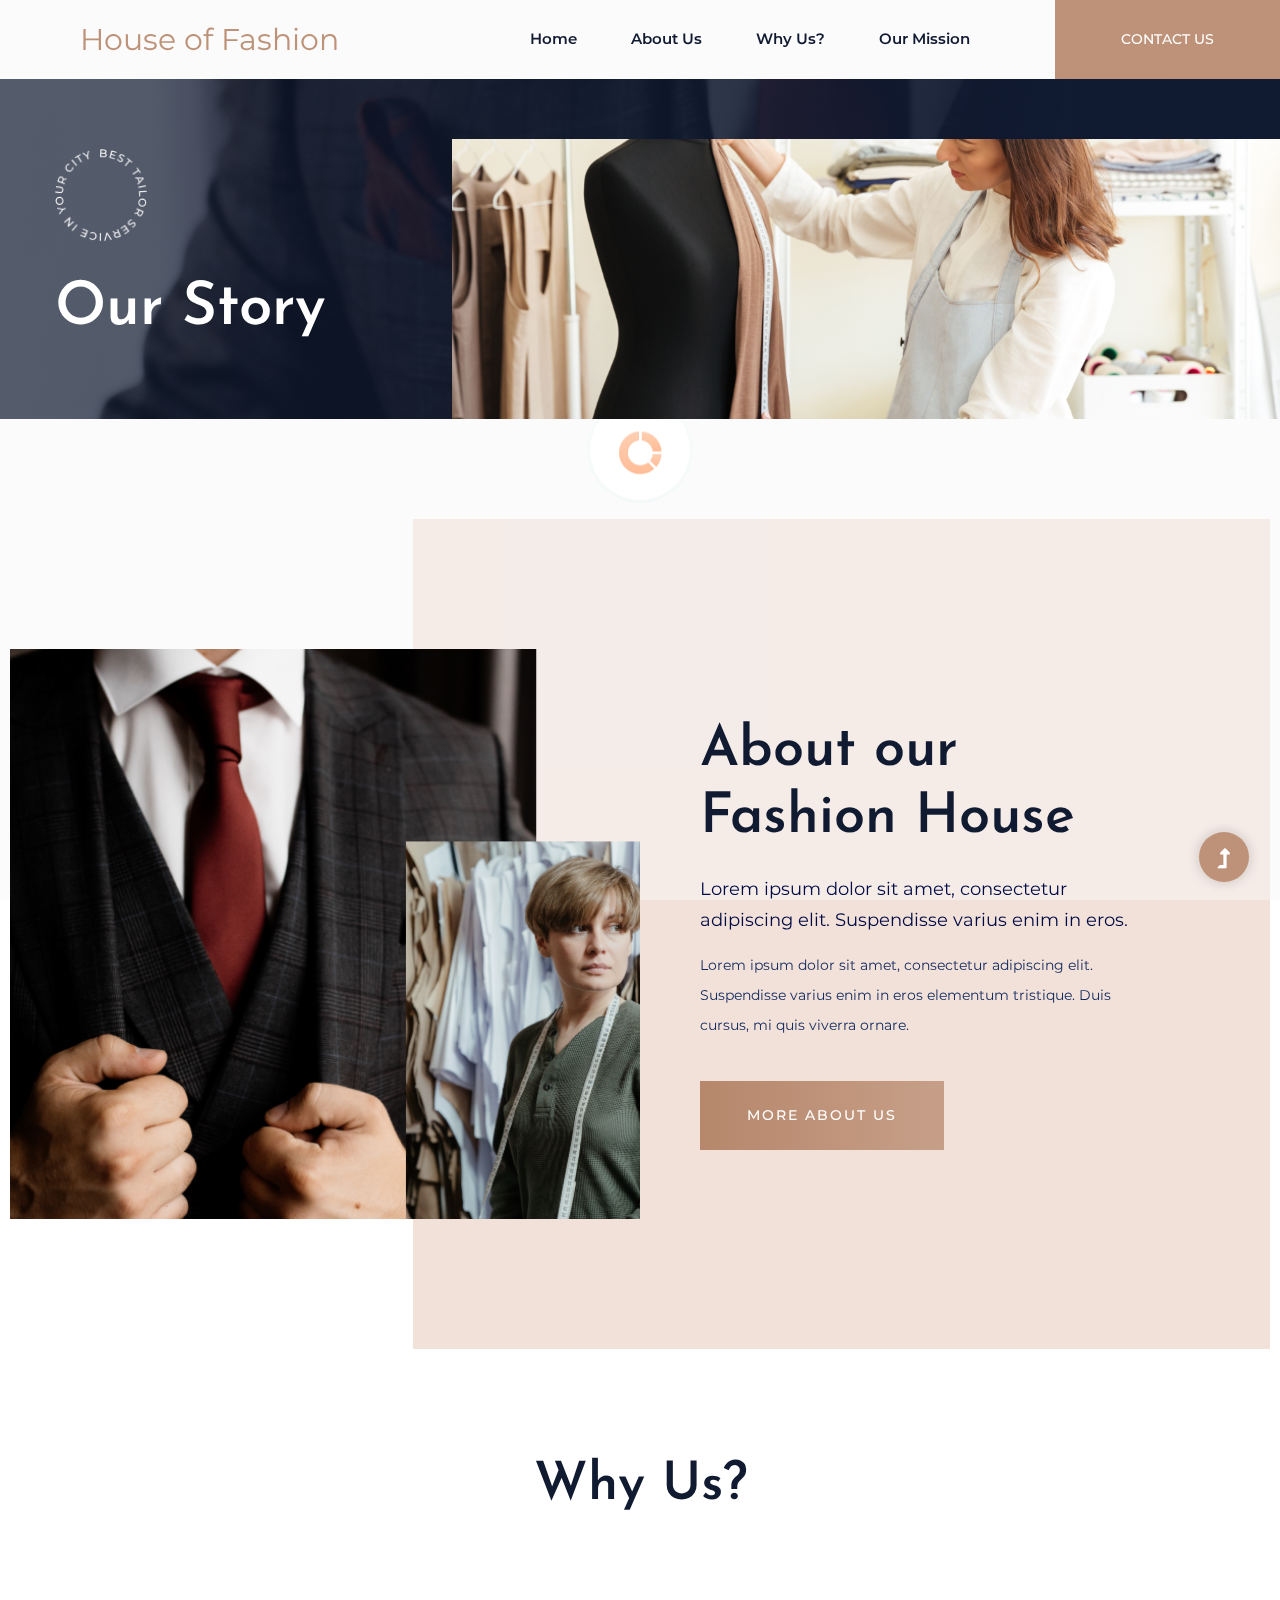
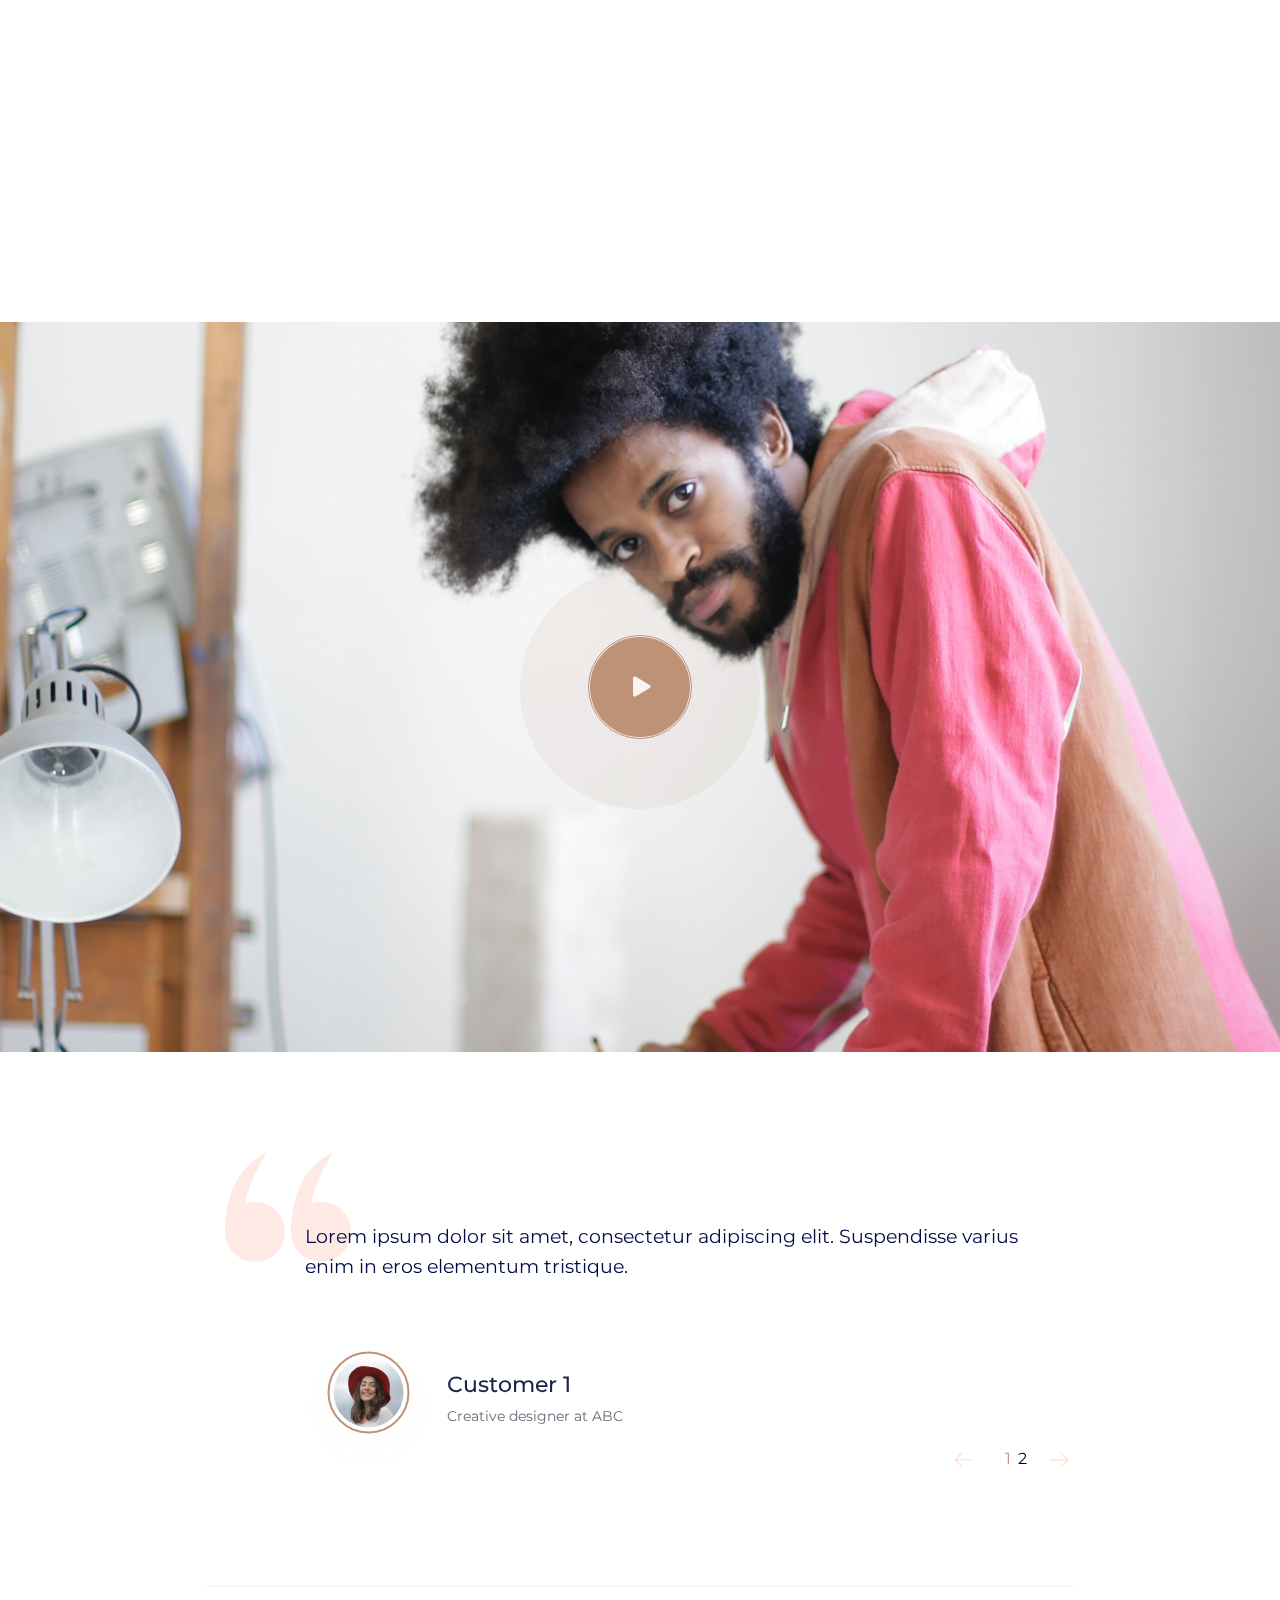
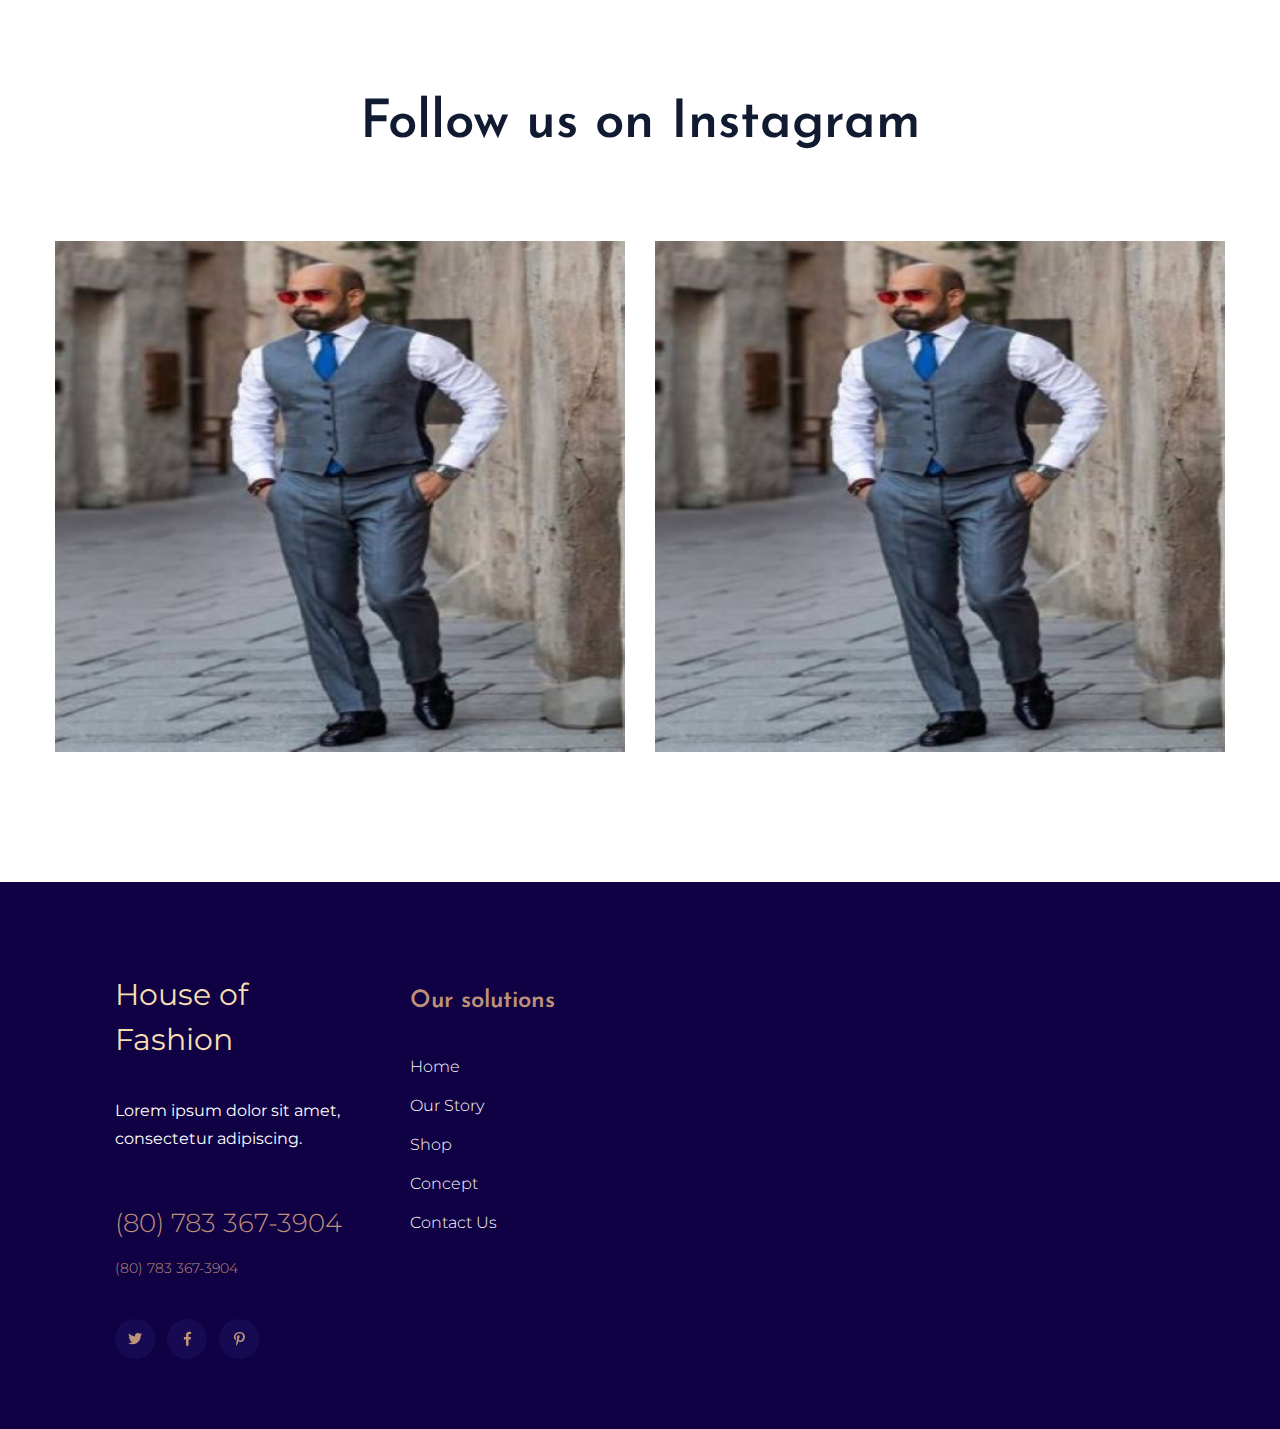
==== commit eefa4056: "changed footer and featured section" ====
--- a/about.html
+++ b/about.html
@@ -1,395 +1,458 @@
-<!doctype html>
+<!DOCTYPE html>
 <html class="no-js" lang="zxx">
-<head>
-    <meta charset="utf-8">
-    <meta http-equiv="x-ua-compatible" content="ie=edge">
+  <head>
+    <meta charset="utf-8" />
+    <meta http-equiv="x-ua-compatible" content="ie=edge" />
     <title>Tailor | Template</title>
-    <meta name="description" content="">
-    <meta name="viewport" content="width=device-width, initial-scale=1">
-    <link rel="manifest" href="site.webmanifest">
-    <link rel="shortcut icon" type="image/x-icon" href="assets/img/favicon.ico">
+    <meta name="description" content="" />
+    <meta name="viewport" content="width=device-width, initial-scale=1" />
+    <link rel="manifest" href="site.webmanifest" />
+    <link
+      rel="shortcut icon"
+      type="image/x-icon"
+      href="assets/img/favicon.ico"
+    />
 
     <!-- CSS here -->
-    <link rel="stylesheet" href="assets/css/bootstrap.min.css">
-    <link rel="stylesheet" href="assets/css/owl.carousel.min.css">
-    <link rel="stylesheet" href="assets/css/slicknav.css">
-    <link rel="stylesheet" href="assets/css/flaticon.css">
-    <link rel="stylesheet" href="assets/css/progressbar_barfiller.css">
-    <link rel="stylesheet" href="assets/css/gijgo.css">
-    <link rel="stylesheet" href="assets/css/animate.min.css">
-    <link rel="stylesheet" href="assets/css/animated-headline.css">
-    <link rel="stylesheet" href="assets/css/magnific-popup.css">
-    <link rel="stylesheet" href="assets/css/fontawesome-all.min.css">
-    <link rel="stylesheet" href="assets/css/themify-icons.css">
-    <link rel="stylesheet" href="assets/css/slick.css">
-    <link rel="stylesheet" href="assets/css/nice-select.css">
-    <link rel="stylesheet" href="assets/css/style.css">
-</head>
-<body>
+    <link rel="stylesheet" href="assets/css/bootstrap.min.css" />
+    <link rel="stylesheet" href="assets/css/owl.carousel.min.css" />
+    <link rel="stylesheet" href="assets/css/slicknav.css" />
+    <link rel="stylesheet" href="assets/css/flaticon.css" />
+    <link rel="stylesheet" href="assets/css/progressbar_barfiller.css" />
+    <link rel="stylesheet" href="assets/css/gijgo.css" />
+    <link rel="stylesheet" href="assets/css/animate.min.css" />
+    <link rel="stylesheet" href="assets/css/animated-headline.css" />
+    <link rel="stylesheet" href="assets/css/magnific-popup.css" />
+    <link rel="stylesheet" href="assets/css/fontawesome-all.min.css" />
+    <link rel="stylesheet" href="assets/css/themify-icons.css" />
+    <link rel="stylesheet" href="assets/css/slick.css" />
+    <link rel="stylesheet" href="assets/css/nice-select.css" />
+    <link rel="stylesheet" href="assets/css/style.css" />
+  </head>
+  <body>
     <!-- ? Preloader Start -->
     <div id="preloader-active">
-        <div class="preloader d-flex align-items-center justify-content-center">
-            <div class="preloader-inner position-relative">
-                <div class="preloader-circle"></div>
-                <div class="preloader-img pere-text">
-                    <img src="assets/img/logo/loder.png" alt="">
-                </div>
-            </div>
-        </div>
-    </div> 
+      <div class="preloader d-flex align-items-center justify-content-center">
+        <div class="preloader-inner position-relative">
+          <div class="preloader-circle"></div>
+          <div class="preloader-img pere-text">
+            <img src="assets/img/logo/loder.png" alt="" />
+          </div>
+        </div>
+      </div>
+    </div>
     <!-- Preloader Start-->
     <header>
-        <!-- Header Start -->
-        <div class="header-area header_area">
-            <div class="main-header">
-             <div class="header-bottom header-sticky">
-                <!-- Logo -->
-                <div class="logo">
-                    <a href="index.html"><img src="assets/img/logo/logo.png" alt=""></a>
-                </div>
-                <div class="header-left  d-flex f-right align-items-center">
-                    <!-- Main-menu -->
-                    <div class="main-menu f-right d-none d-lg-block">
-                        <nav> 
-                            <ul id="navigation">                                                                                                                                     
-                                <li><a href="index.html">Home</a></li>
-                                <li><a href="about.html">About</a></li>
-                                <li><a href="services.html">Services</a></li>
-                                <li><a href="blog.html">Blog</a>
-                                    <ul class="submenu">
-                                        <li><a href="blog.html">Blog</a></li>
-                                        <li><a href="blog_details.html">Blog Details</a></li>
-                                        <li><a href="elements.html">Elements</a></li>
-                                    </ul>
-                                </li>
-                                <li><a href="contact.html">Contact</a></li>
-                            </ul>
-                        </nav>
-                    </div>
-                    <!-- left Btn -->
-                    <div class="header-right-btn f-right d-none d-lg-block  ml-30">
-                        <a href="#" class="header-btn">Visit Us</a>
-                    </div>
-                </div>          
-                <!-- Mobile Menu -->
-                <div class="col-12">
-                    <div class="mobile_menu d-block d-lg-none"></div>
-                </div>
-            </div>
-        </div>
-    </div>
-    <!-- Header End -->
-</header>
-<main>
-    <!--? slider Area Start-->
-    <div class="slider-area position-relative">
+      <!-- Header Start -->
+      <div class="header-area header_area">
+        <div class="main-header">
+          <div class="header-bottom header-sticky">
+            <!-- Logo -->
+            <div class="logo">
+              <a href="index.html" style="color: #be9278; font-size: 3rem">
+                House of Fashion
+              </a>
+            </div>
+            <div class="header-left d-flex f-right align-items-center">
+              <!-- Main-menu -->
+              <div class="main-menu f-right d-none d-lg-block">
+                <nav>
+                  <ul id="navigation">
+                    <li><a href="index.html">Home</a></li>
+                    <li><a href="#aboutus">About Us</a></li>
+                    <li><a href="#whyus">Why Us?</a></li>
+                    <li><a href="#">Our Mission</a></li>
+                  </ul>
+                </nav>
+              </div>
+              <!-- left Btn -->
+              <div class="header-right-btn f-right d-none d-lg-block ml-30">
+                <a href="#" class="header-btn">Contact Us</a>
+              </div>
+            </div>
+            <!-- Mobile Menu -->
+            <div class="col-12">
+              <div class="mobile_menu d-block d-lg-none"></div>
+            </div>
+          </div>
+        </div>
+      </div>
+      <!-- Header End -->
+    </header>
+    <main>
+      <!--? slider Area Start-->
+      <div class="slider-area position-relative">
         <div class="slider-active">
-            <!-- Single Slider -->
-            <div class="single-slider position-relative hero-overly slider-height2  d-flex align-items-center" data-background="assets/img/hero/h1_hero.png">
-                <div class="container">
-                 <div class="row">
-                     <div class="col-xl-6 col-lg-6">
-                        <div class="hero-caption hero-caption2">
-                            <img src="assets/img/hero/hero-icon.png" alt="" data-animation="zoomIn" data-delay="1s">
-                            <h2 data-animation="fadeInLeft" data-delay=".4s">About us</h2>
-                        </div>
-                    </div>
-                </div>
+          <!-- Single Slider -->
+          <div
+            class="single-slider position-relative hero-overly slider-height2 d-flex align-items-center"
+            data-background="assets/img/hero/h1_hero.png"
+          >
+            <div class="container">
+              <div class="row">
+                <div class="col-xl-6 col-lg-6">
+                  <div class="hero-caption hero-caption2">
+                    <img
+                      src="assets/img/hero/hero-icon.png"
+                      alt=""
+                      data-animation="zoomIn"
+                      data-delay="1s"
+                    />
+                    <h2 data-animation="fadeInLeft" data-delay=".4s">
+                      Our Story
+                    </h2>
+                  </div>
+                </div>
+              </div>
             </div>
             <!-- Left img -->
             <div class="hero-img hero-img2">
-                <img src="assets/img/hero/h2_hero2.png" alt=""  data-animation="fadeInRight" data-transition-duration="5s">
-            </div>
-        </div>
-    </div>
-</div>
-<!-- slider Area End-->
-<!--? Visit Our Tailor Start -->
-<section class="visit-tailor-area fix mt-margin">
-    <!--Right Contents  -->
-    <div class="tailor-offers"></div>
-    <!-- left Contents -->
-    <div class="tailor-details">
-        <h2>About our<br>tailor house</h2>
-        <p class="pera-top">Lorem ipsum dolor sit amet, consectetur adipiscing elit. Suspendisse varius enim in eros.</p>
-        <p class="pera-bottom">Lorem ipsum dolor sit amet, consectetur adipiscing elit. 
-            Suspendisse varius enim in eros elementum tristique. Duis 
-        cursus, mi quis viverra ornare.</p>
-        <a href="#" class="btn">More About Us</a>
-    </div>
-</section>
-<!-- Visit Our Tailor End -->
-<!--? Services Area Start -->
-<section class="categories-area section-padding40">
-    <div class="container">
-        <!-- section Tittle -->
-        <div class="row justify-content-center">
+              <img
+                src="assets/img/hero/h2_hero2.png"
+                alt=""
+                data-animation="fadeInRight"
+                data-transition-duration="5s"
+              />
+            </div>
+          </div>
+        </div>
+      </div>
+      <!-- slider Area End-->
+      <!--? Visit Our Tailor Start -->
+      <section id="aboutus" class="visit-tailor-area fix mt-margin">
+        <!--Right Contents  -->
+        <div class="tailor-offers"></div>
+        <!-- left Contents -->
+        <div class="tailor-details">
+          <h2>About our<br />Fashion House</h2>
+          <p class="pera-top">
+            Lorem ipsum dolor sit amet, consectetur adipiscing elit. Suspendisse
+            varius enim in eros.
+          </p>
+          <p class="pera-bottom">
+            Lorem ipsum dolor sit amet, consectetur adipiscing elit. Suspendisse
+            varius enim in eros elementum tristique. Duis cursus, mi quis
+            viverra ornare.
+          </p>
+          <a href="#" class="btn">More About Us</a>
+        </div>
+      </section>
+      <!-- Visit Our Tailor End -->
+      <!--? Services Area Start -->
+      <section id="whyus" class="categories-area section-padding40">
+        <div class="container">
+          <!-- section Tittle -->
+          <div class="row justify-content-center">
             <div class="col-xl-6 col-lg-6 col-md-7 col-sm-9">
-                <div class="section-tittle text-center mb-60">
-                    <h2>Why use our service?</h2>
-                    <p>Lorem ipsum dolor sit amet, consectetur adipiscing elit. Suspendisse varius enim in eros.</p>
-                </div>
-            </div>
-        </div>
-        <div class="row">
+              <div class="section-tittle text-center mb-60">
+                <h2>Why Us?</h2>
+              </div>
+            </div>
+          </div>
+          <div class="row">
             <div class="col-lg-3 col-md-6 col-sm-6">
-                <div class="single-cat mb-50 wow fadeInUp" data-wow-duration="1s" data-wow-delay=".2s">
-                    <div class="cat-icon">
-                        <img src="assets/img/icon/services1.svg" alt="">
-                    </div>
-                    <div class="cat-cap">
-                        <h5>Tailor Sweing</h5>
-                        <p>Lorem ipsum dolor sit amet, consectetur adipiscing elit. Suspendisse varius enim in eros elementum tristique.</p>
-                    </div>
-                </div>
+              <div
+                class="single-cat mb-50 wow fadeInUp"
+                data-wow-duration="1s"
+                data-wow-delay=".2s"
+              >
+                <div class="cat-icon">
+                  <img src="assets/img/icon/services1.svg" alt="" />
+                </div>
+                <div class="cat-cap">
+                  <h5>Reason 1</h5>
+                  <p>
+                    Lorem ipsum dolor sit amet, consectetur adipiscing elit.
+                    Suspendisse varius enim in eros elementum tristique.
+                  </p>
+                </div>
+              </div>
             </div>
             <div class="col-lg-3 col-md-6 col-sm-6">
-                <div class="single-cat mb-50 wow fadeInUp" data-wow-duration="1s" data-wow-delay=".2s">
-                    <div class="cat-icon">
-                        <img src="assets/img/icon/services2.svg" alt="">
-                    </div>
-                    <div class="cat-cap">
-                        <h5>Tailor Sweing</h5>
-                        <p>Lorem ipsum dolor sit amet, consectetur adipiscing elit. Suspendisse varius enim in eros elementum tristique.</p>
-                    </div>
-                </div>
+              <div
+                class="single-cat mb-50 wow fadeInUp"
+                data-wow-duration="1s"
+                data-wow-delay=".2s"
+              >
+                <div class="cat-icon">
+                  <img src="assets/img/icon/services2.svg" alt="" />
+                </div>
+                <div class="cat-cap">
+                  <h5>Reason 2</h5>
+                  <p>
+                    Lorem ipsum dolor sit amet, consectetur adipiscing elit.
+                    Suspendisse varius enim in eros elementum tristique.
+                  </p>
+                </div>
+              </div>
             </div>
             <div class="col-lg-3 col-md-6 col-sm-6">
-                <div class="single-cat mb-50 wow fadeInUp" data-wow-duration="1s" data-wow-delay=".4s">
-                    <div class="cat-icon">
-                        <img src="assets/img/icon/services3.svg" alt="">
-                    </div>
-                    <div class="cat-cap">
-                        <h5>Tailor Sweing</h5>
-                        <p>Lorem ipsum dolor sit amet, consectetur adipiscing elit. Suspendisse varius enim in eros elementum tristique.</p>
-                    </div>
-                </div>
+              <div
+                class="single-cat mb-50 wow fadeInUp"
+                data-wow-duration="1s"
+                data-wow-delay=".4s"
+              >
+                <div class="cat-icon">
+                  <img src="assets/img/icon/services3.svg" alt="" />
+                </div>
+                <div class="cat-cap">
+                  <h5>Reason 3</h5>
+                  <p>
+                    Lorem ipsum dolor sit amet, consectetur adipiscing elit.
+                    Suspendisse varius enim in eros elementum tristique.
+                  </p>
+                </div>
+              </div>
             </div>
             <div class="col-lg-3 col-md-6 col-sm-6">
-                <div class="single-cat mb-50 wow fadeInUp" data-wow-duration="1s" data-wow-delay=".5s">
-                    <div class="cat-icon">
-                        <img src="assets/img/icon/services4.svg" alt="">
-                    </div>
-                    <div class="cat-cap">
-                        <h5>Tailor Sweing</h5>
-                        <p>Lorem ipsum dolor sit amet, consectetur adipiscing elit. Suspendisse varius enim in eros elementum tristique.</p>
-                    </div>
-                </div>
-            </div>
-        </div>
-    </div>
-</section>
-<!--? Services Area End -->
-<!--? video_start -->
-<div class="video-area section-bg2 d-flex align-items-center"  data-background="assets/img/gallery/video-bg.png">
-    <div class="container">
-        <div class="video-wrap position-relative">
+              <div
+                class="single-cat mb-50 wow fadeInUp"
+                data-wow-duration="1s"
+                data-wow-delay=".5s"
+              >
+                <div class="cat-icon">
+                  <img src="assets/img/icon/services4.svg" alt="" />
+                </div>
+                <div class="cat-cap">
+                  <h5>Reason 4</h5>
+                  <p>
+                    Lorem ipsum dolor sit amet, consectetur adipiscing elit.
+                    Suspendisse varius enim in eros elementum tristique.
+                  </p>
+                </div>
+              </div>
+            </div>
+          </div>
+        </div>
+      </section>
+      <!--? Services Area End -->
+      <!--? video_start -->
+      <div
+        class="video-area section-bg2 d-flex align-items-center"
+        data-background="assets/img/gallery/video-bg.png"
+      >
+        <div class="container">
+          <div class="video-wrap position-relative">
             <!-- Video icon -->
-            <div class="video-icon" >
-                <a class="popup-video btn-icon" href="https://www.youtube.com/watch?v=up68UAfH0d0"><i class="fas fa-play"></i></a>
-            </div>
-        </div>
-    </div>
-</div>
-<!-- video_end -->
-<!--? Testimonial Area Start -->
-<section class="testimonial-area testimonial-padding fix">
-    <div class="container">
-        <div class="row align-items-center justify-content-center">
-            <div class=" col-lg-9">
-                <div class="about-caption pb-bottom">
-                    <!-- Testimonial Start -->
-                    <div class="h1-testimonial-active dot-style">
-                        <!-- Single Testimonial -->
-                        <div class="single-testimonial position-relative">
-                            <div class="testimonial-caption">
-                                <img src="assets/img/icon/quotes-sign.png" alt="" class="quotes-sign">
-                                <p>Brook presents your services with flexible, convenient and cdpose layouts. You can select your favorite layouts & elements for cular ts with unlimited ustomization possibilities. Pixel-perfect replica;ition of thei designers ijtls intended csents your se.</p>
-                            </div>
-                            <!-- founder -->
-                            <div class="testimonial-founder d-flex align-items-center">
-                                <div class="founder-img">
-                                    <img src="assets/img/icon/testimonial.png" alt="">
-                                </div>
-                                <div class="founder-text">
-                                    <span>Robart Brown</span>
-                                    <p>Creative designer at Colorlib</p>
-                                </div>
-                            </div>
-                        </div>
-                        <!-- Single Testimonial -->
-                        <div class="single-testimonial position-relative">
-                            <div class="testimonial-caption">
-                                <img src="assets/img/icon/quotes-sign.png" alt="" class="quotes-sign">
-                                <p>Brook presents your services with flexible, convenient and cdpose layouts. You can select your favorite layouts & elements for cular ts with unlimited ustomization possibilities. Pixel-perfect replica;ition of thei designers ijtls intended csents your se.</p>
-                            </div>
-                            <!-- founder -->
-                            <div class="testimonial-founder d-flex align-items-center">
-                                <div class="founder-img">
-                                    <img src="assets/img/icon/testimonial.png" alt="">
-                                </div>
-                                <div class="founder-text">
-                                    <span>Robart Brown</span>
-                                    <p>Creative designer at Colorlib</p>
-                                </div>
-                            </div>
-                        </div>
-                    </div>
-                    <!-- Testimonial End -->
-                </div>
-            </div>
-        </div>
-    </div>
-</section>
-<!--? Testimonial Area End -->
-<!--? instagram-social start -->
-<section class="instagram-area fix pb-bottom">
-    <div class="container">
-        <div class="row justify-content-center">
+            <div class="video-icon">
+              <a
+                class="popup-video btn-icon"
+                href="https://www.youtube.com/watch?v=up68UAfH0d0"
+                ><i class="fas fa-play"></i
+              ></a>
+            </div>
+          </div>
+        </div>
+      </div>
+      <!-- video_end -->
+      <!--? Testimonial Area Start -->
+      <section class="testimonial-area testimonial-padding fix">
+        <div class="container">
+          <div class="row align-items-center justify-content-center">
+            <div class="col-lg-9">
+              <div class="about-caption pb-bottom">
+                <!-- Testimonial Start -->
+                <div class="h1-testimonial-active dot-style">
+                  <!-- Single Testimonial -->
+                  <div class="single-testimonial position-relative">
+                    <div class="testimonial-caption">
+                      <img
+                        src="assets/img/icon/quotes-sign.png"
+                        alt=""
+                        class="quotes-sign"
+                      />
+                      <p>
+                        Lorem ipsum dolor sit amet, consectetur adipiscing elit.
+                        Suspendisse varius enim in eros elementum tristique.
+                      </p>
+                    </div>
+                    <!-- founder -->
+                    <div class="testimonial-founder d-flex align-items-center">
+                      <div class="founder-img">
+                        <img src="assets/img/icon/testimonial.png" alt="" />
+                      </div>
+                      <div class="founder-text">
+                        <span>Customer 1</span>
+                        <p>Creative designer at ABC</p>
+                      </div>
+                    </div>
+                  </div>
+                  <!-- Single Testimonial -->
+                  <div class="single-testimonial position-relative">
+                    <div class="testimonial-caption">
+                      <img
+                        src="assets/img/icon/quotes-sign.png"
+                        alt=""
+                        class="quotes-sign"
+                      />
+                      <p>
+                        Lorem ipsum dolor sit amet, consectetur adipiscing elit.
+                        Suspendisse varius enim in eros elementum tristique.
+                      </p>
+                    </div>
+                    <!-- founder -->
+                    <div class="testimonial-founder d-flex align-items-center">
+                      <div class="founder-img">
+                        <img src="assets/img/icon/testimonial.png" alt="" />
+                      </div>
+                      <div class="founder-text">
+                        <span>Customer 2</span>
+                        <p>Creative designer at ABC</p>
+                      </div>
+                    </div>
+                  </div>
+                </div>
+                <!-- Testimonial End -->
+              </div>
+            </div>
+          </div>
+        </div>
+      </section>
+      <!--? Testimonial Area End -->
+      <!--? instagram-social start -->
+      <section class="instagram-area fix pb-bottom">
+        <div class="container">
+          <div class="row justify-content-center">
             <div class="col-xl-6 col-lg-6 col-md-8 col-sm-10">
-                <div class="section-tittle text-center mb-80">
-                    <h2>Follow us on Instagram</h2>
-                    <p>Lorem ipsum dolor sit amet, consectetur adipiscing elit. Suspendisse varius enim in eros.</p>
-                </div>
-            </div>
-        </div>
-        <div class="row">
+              <div class="section-tittle text-center mb-80">
+                <h2>Follow us on Instagram</h2>
+              </div>
+            </div>
+          </div>
+          <div class="row">
             <div class="col-lg-6 col-md-6">
-                <div class="single-instagram mb-30">
-                    <img src="assets/img/gallery/instra1.png" alt="">
-                    <a href="#"><i class="ti-instagram"></i></a>
-                </div>
+              <div class="single-instagram mb-30">
+                <img src="assets/img/gallery/r11.JPG" alt="" />
+                <a href="#"><i class="ti-instagram"></i></a>
+              </div>
             </div>
             <div class="col-lg-6 col-md-6">
-                <div class="single-instagram">
-                    <img src="assets/img/gallery/instra2.png" alt="">
-                    <a href="#"><i class="ti-instagram"></i></a>
-                </div>
-            </div>
-        </div>
-    </div>
-</section>
-<!-- instagram-social End -->
-</main>
-<footer>
-    <div class="footer-wrapper section-bg2 pl-100"  data-background="assets/img/gallery/footer-bg.png">
+              <div class="single-instagram">
+                <img src="assets/img/gallery/r11.JPG" alt="" />
+                <a href="#"><i class="ti-instagram"></i></a>
+              </div>
+            </div>
+          </div>
+        </div>
+      </section>
+      <!-- instagram-social End -->
+    </main>
+    <footer>
+      <div
+        class="footer-wrapper section-bg2 pl-100"
+        style="background-color: rgb(16, 1, 68)"
+      >
         <!-- Footer Start-->
         <div class="footer-area footer-padding">
-            <div class="container">
-                <div class="row justify-content-end">
-                    <div class="col-xl-3 col-lg-4 col-md-4 col-sm-6">
-                        <div class="single-footer-caption mb-50">
-                            <div class="single-footer-caption mb-30">
-                                <!-- logo -->
-                                <div class="footer-logo mb-35">
-                                    <a href="index.html"><img src="assets/img/logo/logo2_footer.png" alt=""></a>
-                                </div>
-                                <div class="footer-tittle">
-                                    <div class="footer-pera">
-                                        <p>Lorem ipsum dolor sit amet, 
-                                        consectetur adipiscing.</p>
-                                    </div>
-                                    <ul class="mb-40">
-                                        <li class="number"><a href="#">(80) 783 367-3904</a></li>
-                                        <li class="number2"><a href="#">(80) 783 367-3904</a></li>
-                                    </ul>
-                                </div>
-                                <!-- social -->
-                                <div class="footer-social">
-                                    <a href="#"><i class="fab fa-twitter"></i></a>
-                                    <a href="https://bit.ly/sai4ull"><i class="fab fa-facebook-f"></i></a>
-                                    <a href="#"><i class="fab fa-pinterest-p"></i></a>
-                                </div>
-                            </div>
-                        </div>
-                    </div>
-                    <div class="col-xl-2 col-lg-4 col-md-4 col-sm-6">
-                        <div class="single-footer-caption mb-50">
-                            <div class="footer-tittle">
-                                <h4>Our solutions</h4>
-                                <ul>
-                                    <li><a href="#">Home</a></li>
-                                    <li><a href="#">About</a></li>
-                                    <li><a href="#">Services</a></li>
-                                    <li><a href="#">Blog</a></li>
-                                    <li><a href="#">Contact</a></li>
-                                </ul>
-                            </div>
-                        </div>
-                    </div>
-                </div>
-            </div>
-        </div>
-        <!-- footer-bottom area -->
-        <div class="footer-bottom-area">
-            <div class="container">
-                <div class="footer-border">
-                    <div class="row align-items-center">
-                        <div class="col-xl-12 ">
-                            <div class="footer-copy-right text-right">
-                                <p><!-- Link back to Colorlib can't be removed. Template is licensed under CC BY 3.0. -->
-                                  Copyright &copy;<script>document.write(new Date().getFullYear());</script> All rights reserved | This template is made with <i class="fa fa-heart" aria-hidden="true"></i> by <a href="https://colorlib.com" target="_blank">Colorlib</a>
-                                  <!-- Link back to Colorlib can't be removed. Template is licensed under CC BY 3.0. --></p>
-
-                              </div>
-                          </div>
+          <div class="container">
+            <div class="row justify-content">
+              <div class="col-xl-3 col-lg-4 col-md-4 col-sm-6">
+                <div class="single-footer-caption mb-50">
+                  <div class="single-footer-caption mb-30">
+                    <!-- logo -->
+                    <div class="footer-logo mb-35">
+                      <a
+                        href="index.html"
+                        style="color: wheat; font-size: 3rem"
+                      >
+                        House of<br />Fashion
+                      </a>
+                    </div>
+                    <div class="footer-tittle">
+                      <div class="footer-pera">
+                        <p>
+                          Lorem ipsum dolor sit amet, consectetur adipiscing.
+                        </p>
                       </div>
+                      <ul class="mb-40">
+                        <li class="number">
+                          <a href="#">(80) 783 367-3904</a>
+                        </li>
+                        <li class="number2">
+                          <a href="#">(80) 783 367-3904</a>
+                        </li>
+                      </ul>
+                    </div>
+                    <!-- social -->
+                    <div class="footer-social">
+                      <a href="#"><i class="fab fa-twitter"></i></a>
+                      <a href="https://bit.ly/sai4ull"
+                        ><i class="fab fa-facebook-f"></i
+                      ></a>
+                      <a href="#"><i class="fab fa-pinterest-p"></i></a>
+                    </div>
                   </div>
-              </div>
-          </div>
-          <!-- Footer End-->
-          <!-- Map -->
-          <div class="map-area">
-            <img src="assets/img/gallery/map.png" alt="">
-        </div>
+                </div>
+              </div>
+              <div class="col-xl-2 col-lg-4 col-md-4 col-sm-6">
+                <div class="single-footer-caption mb-50">
+                  <div class="footer-tittle" style="padding-top: 15px">
+                    <h4>Our solutions</h4>
+                    <ul>
+                      <li><a href="#">Home</a></li>
+                      <li><a href="#">Our Story</a></li>
+                      <li><a href="#">Shop</a></li>
+                      <li><a href="#">Concept</a></li>
+                      <li><a href="#">Contact Us</a></li>
+                    </ul>
+                  </div>
+                </div>
+              </div>
+            </div>
+          </div>
+        </div>
+
+        <!-- Map -->
+        <!-- <div class="map-area">
+          <img src="assets/img/gallery/map.png" alt="" />
+        </div> -->
+      </div>
+    </footer>
+    <!-- Scroll Up -->
+    <div id="back-top">
+      <a title="Go to Top" href="#"> <i class="fas fa-level-up-alt"></i></a>
     </div>
-</footer>
-<!-- Scroll Up -->
-<div id="back-top" >
-    <a title="Go to Top" href="#"> <i class="fas fa-level-up-alt"></i></a>
-</div>
-
-<!-- JS here -->
-<script src="./assets/js/vendor/modernizr-3.5.0.min.js"></script>
-<!-- Jquery, Popper, Bootstrap -->
-<script src="./assets/js/vendor/jquery-1.12.4.min.js"></script>
-<script src="./assets/js/popper.min.js"></script>
-<script src="./assets/js/bootstrap.min.js"></script>
-<!-- Jquery Mobile Menu -->
-<script src="./assets/js/jquery.slicknav.min.js"></script>
-
-<!-- Jquery Slick , Owl-Carousel Plugins -->
-<script src="./assets/js/owl.carousel.min.js"></script>
-<script src="./assets/js/slick.min.js"></script>
-<!-- One Page, Animated-HeadLin -->
-<script src="./assets/js/wow.min.js"></script>
-<script src="./assets/js/animated.headline.js"></script>
-<script src="./assets/js/jquery.magnific-popup.js"></script>
-
-<!-- Date Picker -->
-<script src="./assets/js/gijgo.min.js"></script>
-<!-- Nice-select, sticky -->
-<script src="./assets/js/jquery.nice-select.min.js"></script>
-<script src="./assets/js/jquery.sticky.js"></script>
-<!-- Progress -->
-<script src="./assets/js/jquery.barfiller.js"></script>
-
-<!-- counter , waypoint,Hover Direction -->
-<script src="./assets/js/jquery.counterup.min.js"></script>
-<script src="./assets/js/waypoints.min.js"></script>
-<script src="./assets/js/jquery.countdown.min.js"></script>
-<script src="./assets/js/hover-direction-snake.min.js"></script>
-
-<!-- contact js -->
-<script src="./assets/js/contact.js"></script>
-<script src="./assets/js/jquery.form.js"></script>
-<script src="./assets/js/jquery.validate.min.js"></script>
-<script src="./assets/js/mail-script.js"></script>
-<script src="./assets/js/jquery.ajaxchimp.min.js"></script>
-
-<!-- Jquery Plugins, main Jquery -->	
-<script src="./assets/js/plugins.js"></script>
-<script src="./assets/js/main.js"></script>
-
-</body>
-</html>+
+    <!-- JS here -->
+    <script src="./assets/js/vendor/modernizr-3.5.0.min.js"></script>
+    <!-- Jquery, Popper, Bootstrap -->
+    <script src="./assets/js/vendor/jquery-1.12.4.min.js"></script>
+    <script src="./assets/js/popper.min.js"></script>
+    <script src="./assets/js/bootstrap.min.js"></script>
+    <!-- Jquery Mobile Menu -->
+    <script src="./assets/js/jquery.slicknav.min.js"></script>
+
+    <!-- Jquery Slick , Owl-Carousel Plugins -->
+    <script src="./assets/js/owl.carousel.min.js"></script>
+    <script src="./assets/js/slick.min.js"></script>
+    <!-- One Page, Animated-HeadLin -->
+    <script src="./assets/js/wow.min.js"></script>
+    <script src="./assets/js/animated.headline.js"></script>
+    <script src="./assets/js/jquery.magnific-popup.js"></script>
+
+    <!-- Date Picker -->
+    <script src="./assets/js/gijgo.min.js"></script>
+    <!-- Nice-select, sticky -->
+    <script src="./assets/js/jquery.nice-select.min.js"></script>
+    <script src="./assets/js/jquery.sticky.js"></script>
+    <!-- Progress -->
+    <script src="./assets/js/jquery.barfiller.js"></script>
+
+    <!-- counter , waypoint,Hover Direction -->
+    <script src="./assets/js/jquery.counterup.min.js"></script>
+    <script src="./assets/js/waypoints.min.js"></script>
+    <script src="./assets/js/jquery.countdown.min.js"></script>
+    <script src="./assets/js/hover-direction-snake.min.js"></script>
+
+    <!-- contact js -->
+    <script src="./assets/js/contact.js"></script>
+    <script src="./assets/js/jquery.form.js"></script>
+    <script src="./assets/js/jquery.validate.min.js"></script>
+    <script src="./assets/js/mail-script.js"></script>
+    <script src="./assets/js/jquery.ajaxchimp.min.js"></script>
+
+    <!-- Jquery Plugins, main Jquery -->
+    <script src="./assets/js/plugins.js"></script>
+    <script src="./assets/js/main.js"></script>
+  </body>
+</html>
